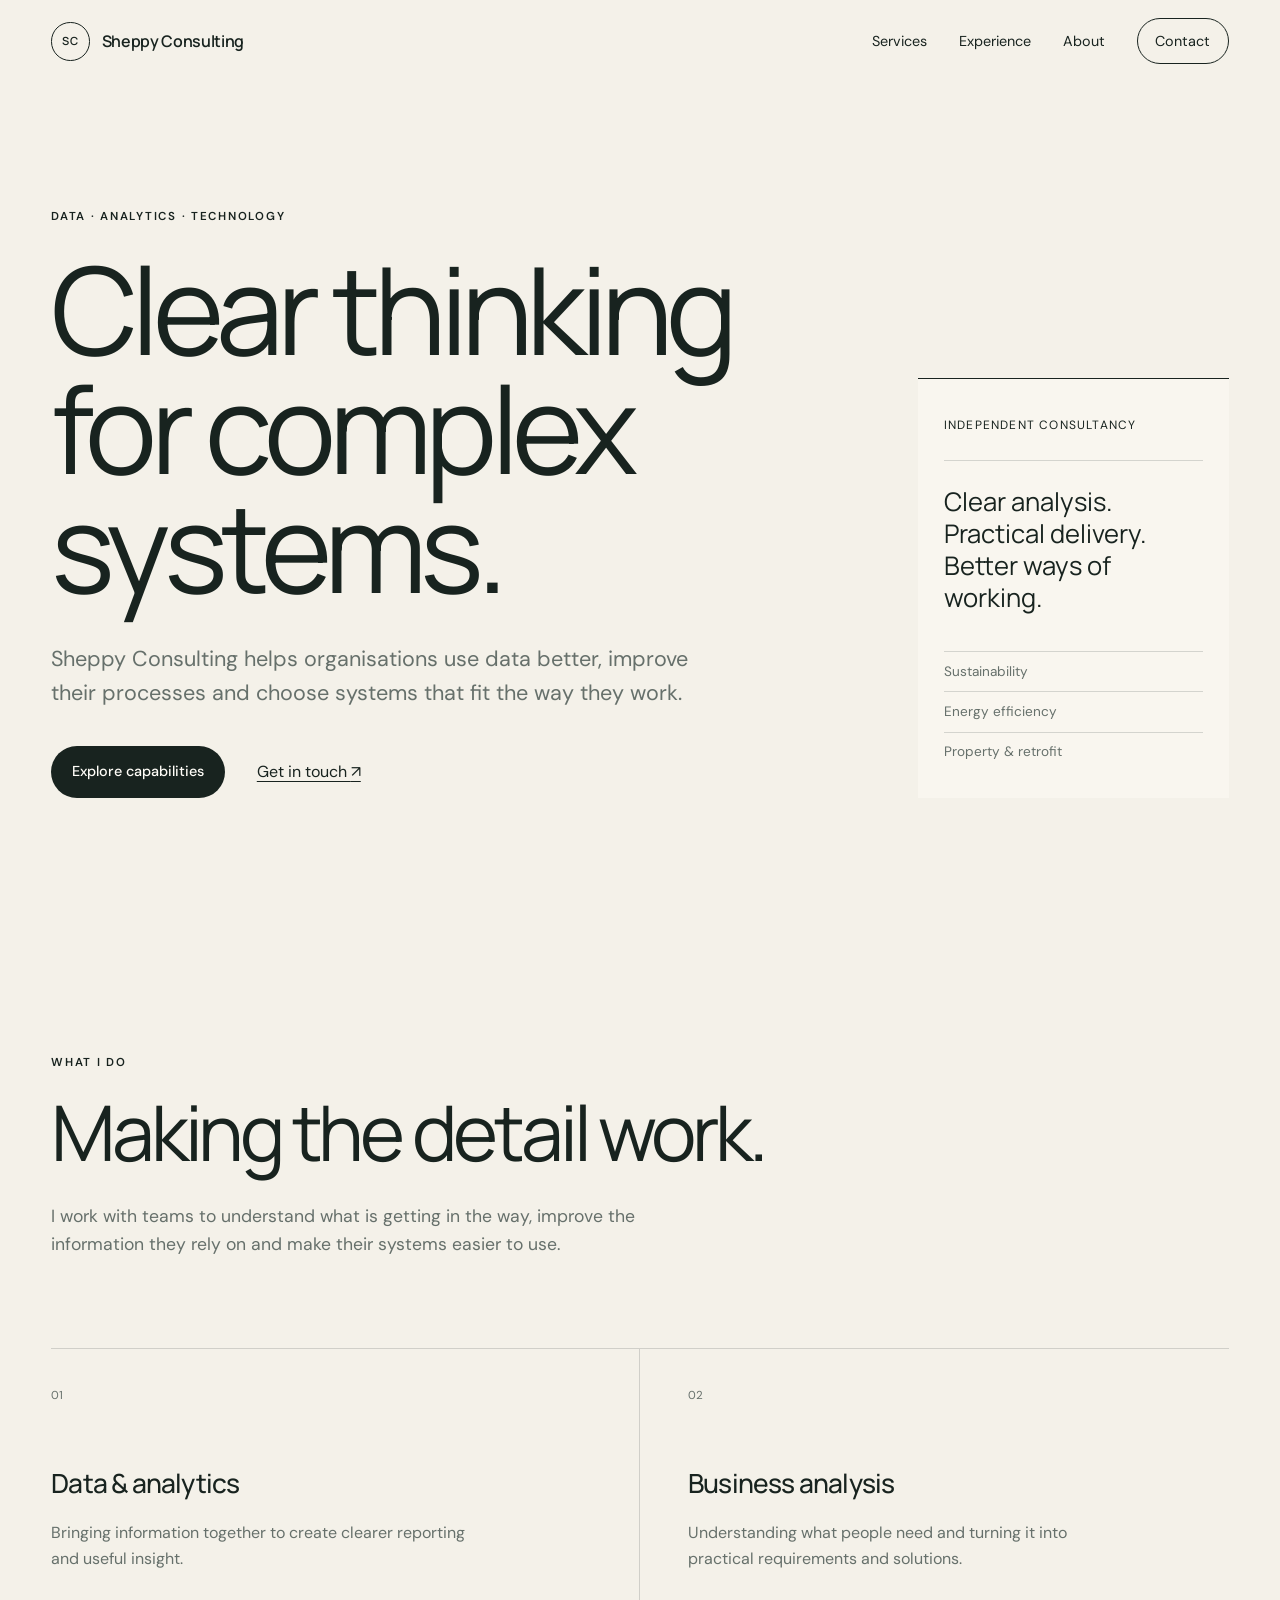
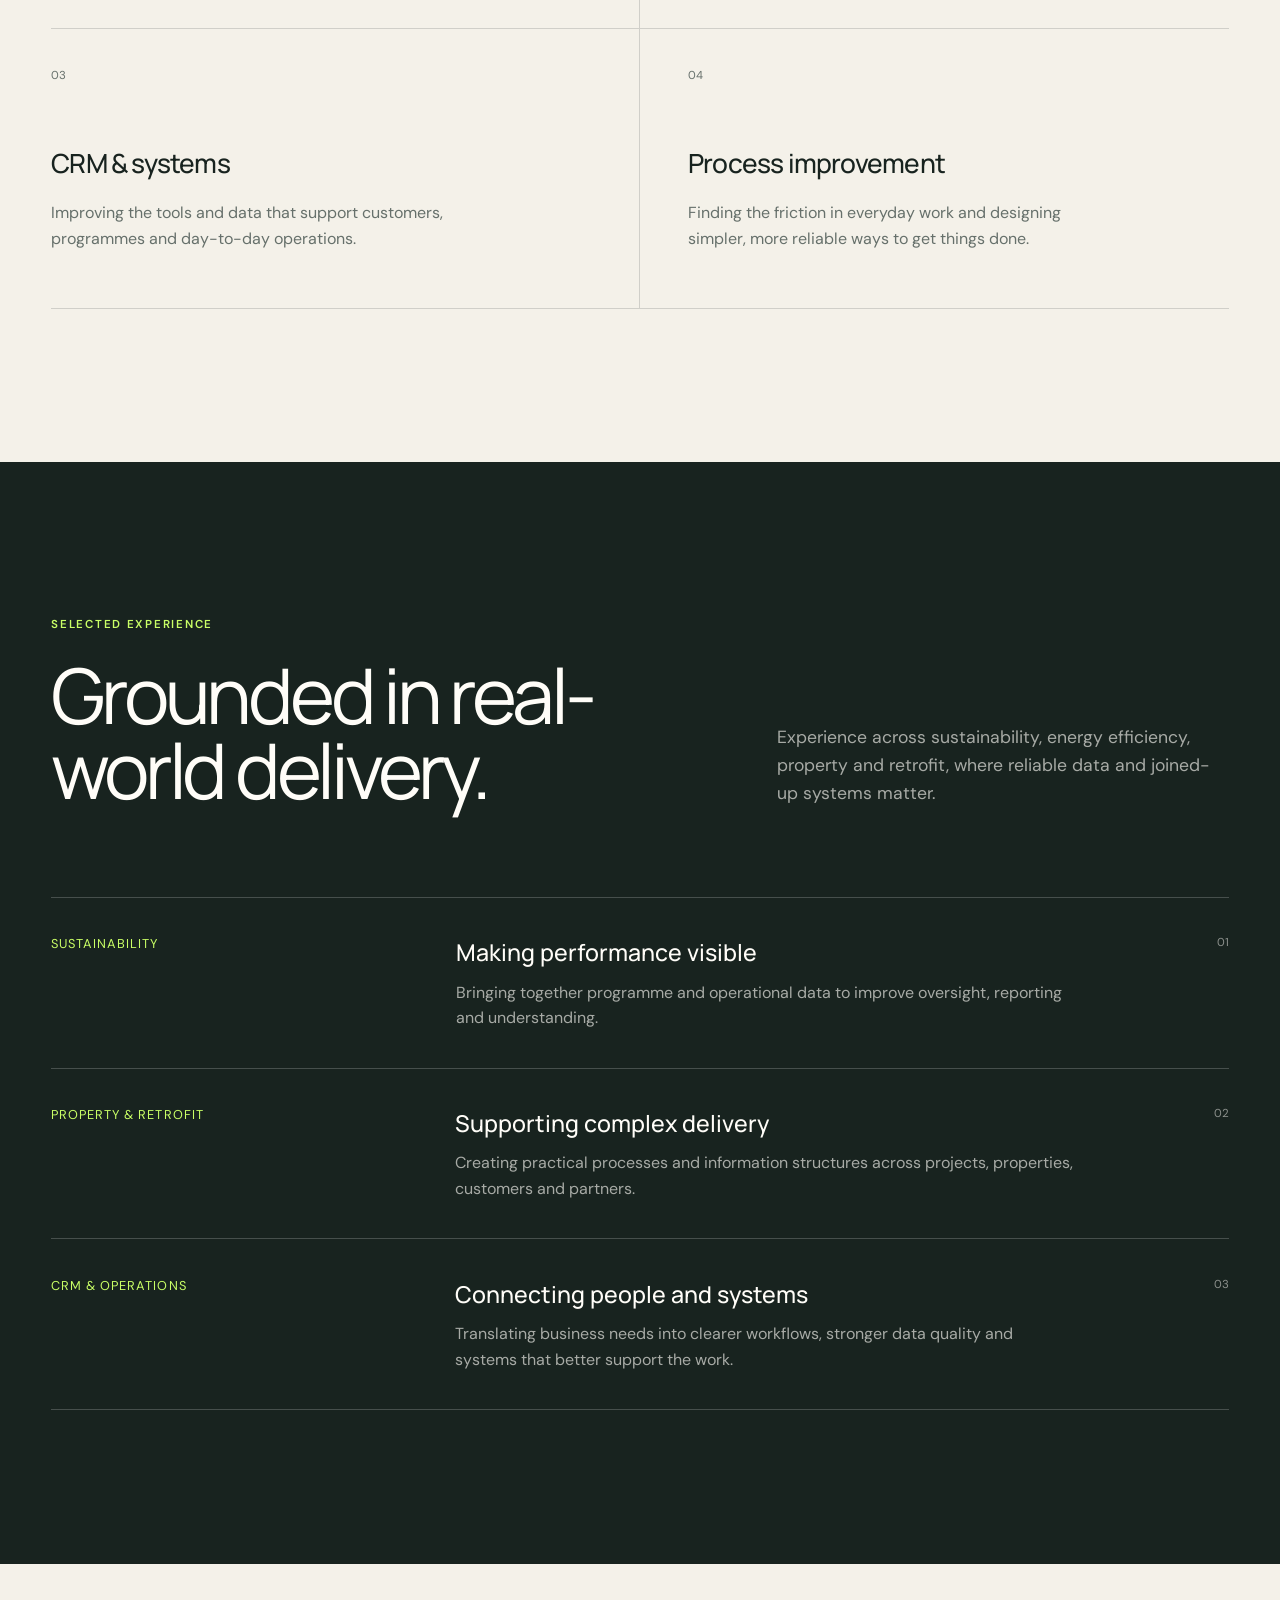
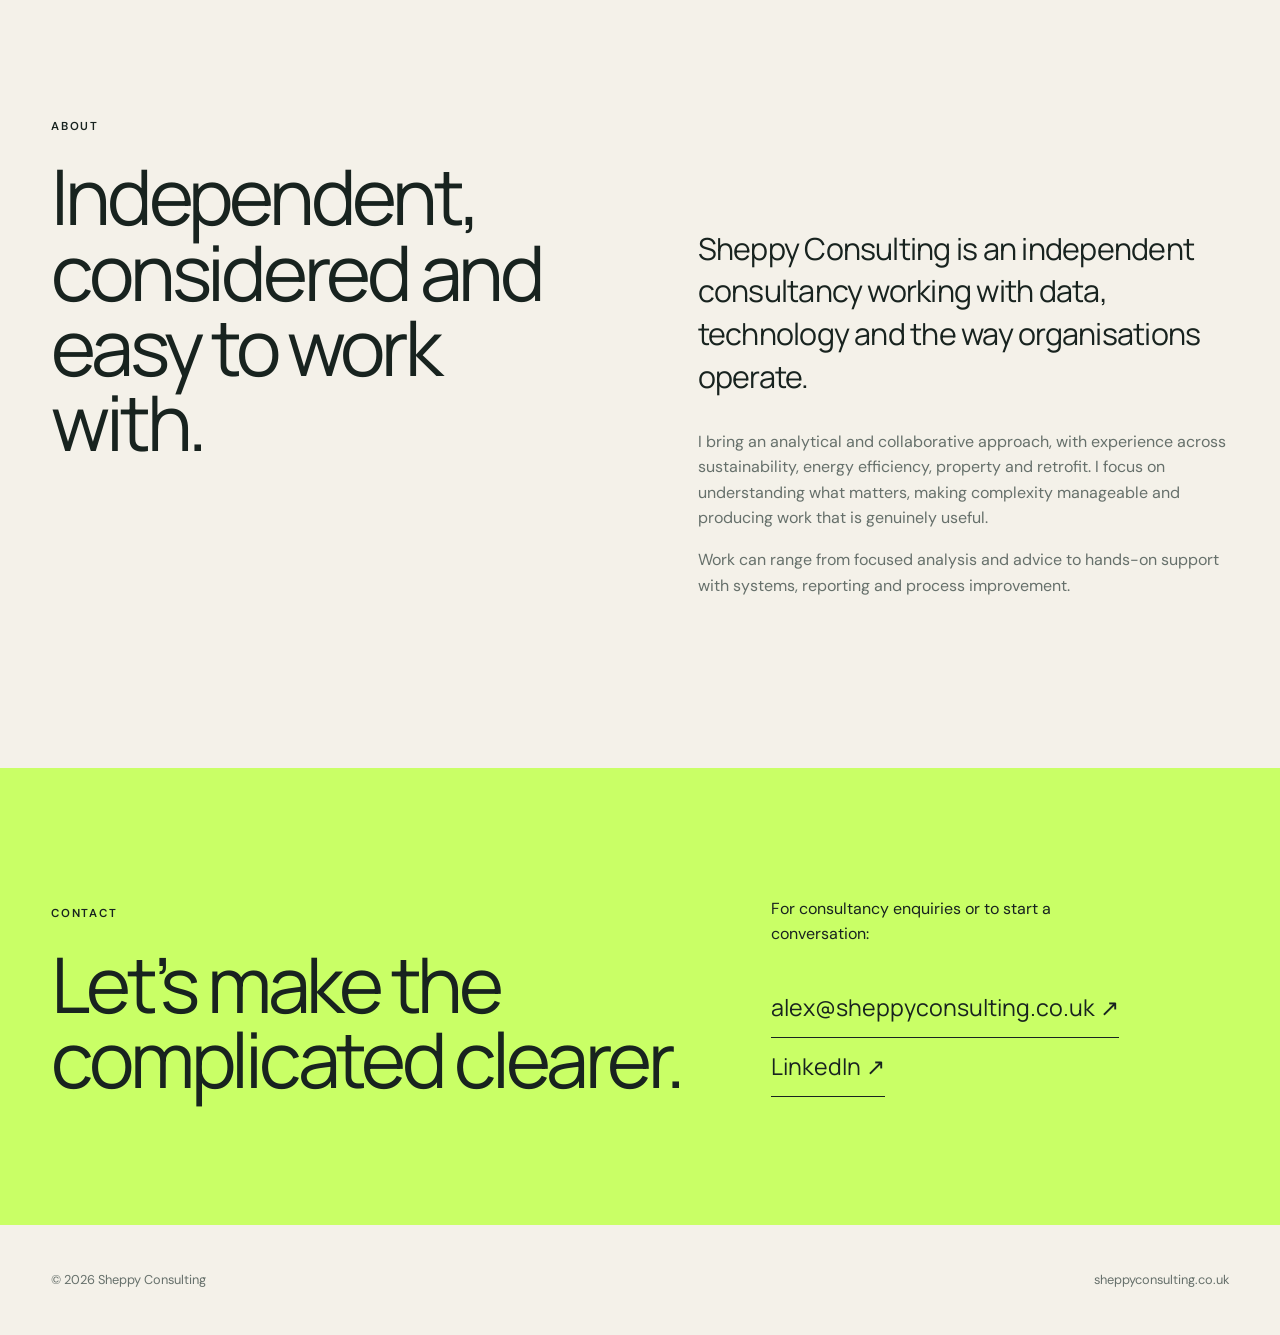
==== index.html @ 055c6dcc "Add files via upload Initial Sheppy Consulting website" ====
<!doctype html>
<html lang="en">
  <head>
    <meta charset="UTF-8" />
    <meta name="viewport" content="width=device-width, initial-scale=1" />
    <meta name="description" content="Sheppy Consulting provides practical data, analytics, business analysis and systems expertise across sustainability, property and retrofit." />
    <meta name="theme-color" content="#f4f1e9" />
    <meta property="og:title" content="Sheppy Consulting" />
    <meta property="og:description" content="Clear thinking for data, systems and better decisions." />
    <meta property="og:type" content="website" />
    <meta property="og:url" content="https://sheppyconsulting.co.uk/" />
    <link rel="canonical" href="https://sheppyconsulting.co.uk/" />
    <link rel="icon" href="assets/favicon.svg" type="image/svg+xml" />
    <link rel="stylesheet" href="styles.css" />
    <script src="script.js" defer></script>
    <title>Sheppy Consulting | Data, Analytics &amp; Technology</title>
  </head>
  <body>
    <a class="skip-link" href="#main">Skip to content</a>
    <header class="site-header" data-header>
      <a class="brand" href="#top" aria-label="Sheppy Consulting, home">
        <span class="brand-mark">SC</span>
        <span>Sheppy Consulting</span>
      </a>
      <button class="menu-button" type="button" aria-expanded="false" aria-controls="site-nav">
        <span class="sr-only">Toggle navigation</span><span></span><span></span>
      </button>
      <nav id="site-nav" class="site-nav" aria-label="Primary navigation">
        <a href="#services">Services</a><a href="#experience">Experience</a><a href="#about">About</a><a class="nav-contact" href="#contact">Contact</a>
      </nav>
    </header>

    <main id="main">
      <section id="top" class="hero section-shell">
        <div class="hero-copy reveal">
          <p class="eyebrow">Data · Analytics · Technology</p>
          <h1>Clear thinking for complex systems.</h1>
          <p class="hero-intro">Sheppy Consulting helps organisations use data better, improve their processes and choose systems that fit the way they work.</p>
          <div class="hero-actions">
            <a class="button button-primary" href="#services">Explore capabilities</a>
            <a class="text-link" href="#contact">Get in touch <span aria-hidden="true">↗</span></a>
          </div>
        </div>
        <aside class="hero-note reveal" aria-label="Areas of experience">
          <p>Independent consultancy</p>
          <div class="rule"></div>
          <p class="note-large">Clear analysis.<br />Practical delivery.<br />Better ways of working.</p>
          <ul><li>Sustainability</li><li>Energy efficiency</li><li>Property &amp; retrofit</li></ul>
        </aside>
      </section>

      <section id="services" class="section section-shell">
        <div class="section-heading reveal">
          <p class="eyebrow">What I do</p>
          <h2>Making the detail work.</h2>
          <p>I work with teams to understand what is getting in the way, improve the information they rely on and make their systems easier to use.</p>
        </div>
        <div class="service-grid">
          <article class="service-card reveal"><span>01</span><h3>Data &amp; analytics</h3><p>Bringing information together to create clearer reporting and useful insight.</p></article>
          <article class="service-card reveal"><span>02</span><h3>Business analysis</h3><p>Understanding what people need and turning it into practical requirements and solutions.</p></article>
          <article class="service-card reveal"><span>03</span><h3>CRM &amp; systems</h3><p>Improving the tools and data that support customers, programmes and day-to-day operations.</p></article>
          <article class="service-card reveal"><span>04</span><h3>Process improvement</h3><p>Finding the friction in everyday work and designing simpler, more reliable ways to get things done.</p></article>
        </div>
      </section>

      <section id="experience" class="section section-dark">
        <div class="section-shell">
          <div class="section-heading split-heading reveal">
            <div><p class="eyebrow">Selected experience</p><h2>Grounded in real-world delivery.</h2></div>
            <p>Experience across sustainability, energy efficiency, property and retrofit, where reliable data and joined-up systems matter.</p>
          </div>
          <div class="experience-list">
            <article class="experience-item reveal"><p class="experience-type">Sustainability</p><div><h3>Making performance visible</h3><p>Bringing together programme and operational data to improve oversight, reporting and understanding.</p></div><span aria-hidden="true">01</span></article>
            <article class="experience-item reveal"><p class="experience-type">Property &amp; retrofit</p><div><h3>Supporting complex delivery</h3><p>Creating practical processes and information structures across projects, properties, customers and partners.</p></div><span aria-hidden="true">02</span></article>
            <article class="experience-item reveal"><p class="experience-type">CRM &amp; operations</p><div><h3>Connecting people and systems</h3><p>Translating business needs into clearer workflows, stronger data quality and systems that better support the work.</p></div><span aria-hidden="true">03</span></article>
          </div>
        </div>
      </section>

      <section id="about" class="section section-shell about-grid">
        <div class="section-heading reveal"><p class="eyebrow">About</p><h2>Independent, considered and easy to work with.</h2></div>
        <div class="about-copy reveal">
          <p class="lead">Sheppy Consulting is an independent consultancy working with data, technology and the way organisations operate.</p>
          <p>I bring an analytical and collaborative approach, with experience across sustainability, energy efficiency, property and retrofit. I focus on understanding what matters, making complexity manageable and producing work that is genuinely useful.</p>
          <p>Work can range from focused analysis and advice to hands-on support with systems, reporting and process improvement.</p>
        </div>
      </section>

      <section id="contact" class="contact-section">
        <div class="section-shell contact-grid reveal">
          <div><p class="eyebrow">Contact</p><h2>Let’s make the complicated clearer.</h2></div>
          <div class="contact-details">
            <p>For consultancy enquiries or to start a conversation:</p>
            <a href="mailto:alex@sheppyconsulting.co.uk">alex@sheppyconsulting.co.uk <span aria-hidden="true">↗</span></a>
            <a href="https://www.linkedin.com/in/alex-sheppy-10853816b/" target="_blank" rel="noopener noreferrer">LinkedIn <span aria-hidden="true">↗</span></a>
          </div>
        </div>
      </section>
    </main>

    <footer class="site-footer section-shell">
      <p>© <span data-year></span> Sheppy Consulting</p>
      <p>sheppyconsulting.co.uk</p>
    </footer>
  </body>
</html>
---- styles.css ----
@import url('https://fonts.googleapis.com/css2?family=DM+Sans:wght@400;500;600&family=Manrope:wght@400;500;600&display=swap');

:root{--ink:#18231f;--muted:#66706b;--paper:#f4f1e9;--white:#fffdf8;--accent:#c9ff66;--line:rgba(24,35,31,.16);--max:1180px;--pad:clamp(1.25rem,4vw,4rem)}
*{box-sizing:border-box}html{scroll-behavior:smooth}body{margin:0;background:var(--paper);color:var(--ink);font-family:'DM Sans',Arial,sans-serif;font-size:16px;line-height:1.6;-webkit-font-smoothing:antialiased}a{color:inherit}button{font:inherit}.section-shell{width:min(100%,calc(var(--max) + var(--pad)*2));margin:auto;padding-left:var(--pad);padding-right:var(--pad)}.skip-link{position:fixed;top:.5rem;left:.5rem;z-index:100;background:var(--accent);padding:.6rem 1rem;transform:translateY(-150%)}.skip-link:focus{transform:none}.sr-only{position:absolute;width:1px;height:1px;overflow:hidden;clip:rect(0,0,0,0)}
.site-header{position:fixed;top:0;left:0;right:0;z-index:20;display:flex;align-items:center;justify-content:space-between;padding:1.15rem var(--pad);transition:background .25s,box-shadow .25s}.site-header.scrolled{background:rgba(244,241,233,.92);box-shadow:0 1px 0 var(--line);backdrop-filter:blur(12px)}.brand{display:flex;align-items:center;gap:.75rem;font-family:'Manrope',sans-serif;font-weight:600;text-decoration:none;letter-spacing:-.02em}.brand-mark{display:grid;place-items:center;width:2.4rem;height:2.4rem;border:1px solid currentColor;border-radius:50%;font-size:.7rem;letter-spacing:.06em}.site-nav{display:flex;align-items:center;gap:2rem}.site-nav a{text-decoration:none;font-size:.9rem}.site-nav a:not(.nav-contact):hover{opacity:.55}.nav-contact{padding:.65rem 1.1rem;border:1px solid;border-radius:999px}.nav-contact:hover{background:var(--ink);color:var(--paper)}.menu-button{display:none;background:none;border:0;padding:.5rem}.menu-button span:not(.sr-only){display:block;width:24px;height:1px;background:currentColor;margin:6px}
.hero{min-height:100svh;display:grid;grid-template-columns:minmax(0,1.6fr) minmax(260px,.65fr);gap:clamp(3rem,8vw,8rem);align-items:end;padding-top:9rem;padding-bottom:clamp(4rem,8vw,7rem)}.eyebrow{text-transform:uppercase;letter-spacing:.15em;font-size:.72rem;font-weight:600;margin:0 0 1.4rem}.hero h1,.section-heading h2,.contact-section h2{font-family:'Manrope',sans-serif;font-weight:400;letter-spacing:-.055em;line-height:.98;margin:0}.hero h1{font-size:clamp(4rem,9.5vw,8.6rem);max-width:900px}.hero-intro{font-size:clamp(1.08rem,2vw,1.35rem);max-width:660px;margin:2.2rem 0;color:var(--muted)}.hero-actions{display:flex;align-items:center;gap:2rem}.button{display:inline-block;padding:.9rem 1.3rem;border-radius:999px;text-decoration:none;font-weight:500;font-size:.9rem}.button-primary{background:var(--ink);color:var(--white)}.button-primary:hover{background:#2d3934}.text-link{text-underline-offset:.25rem}.hero-note{padding:1.6rem;border-top:1px solid var(--ink);background:rgba(255,253,248,.4)}.hero-note>p:first-child{font-size:.75rem;text-transform:uppercase;letter-spacing:.1em}.rule{height:1px;background:var(--line);margin:1.5rem 0}.hero-note .note-large{font-family:'Manrope';font-size:clamp(1.3rem,2vw,1.75rem);line-height:1.25}.hero-note ul{list-style:none;padding:0;margin:2.3rem 0 0;color:var(--muted);font-size:.85rem}.hero-note li{padding:.55rem 0;border-top:1px solid var(--line)}
.section{padding-top:clamp(6rem,12vw,10rem);padding-bottom:clamp(6rem,12vw,10rem)}.section-heading{max-width:790px;margin-bottom:clamp(3rem,7vw,6rem)}.section-heading h2,.contact-section h2{font-size:clamp(2.7rem,6vw,5.4rem)}.section-heading>p:last-child{font-size:1.1rem;color:var(--muted);max-width:590px;margin:2rem 0 0}.service-grid{display:grid;grid-template-columns:repeat(2,1fr);border-top:1px solid var(--line)}.service-card{position:relative;min-height:280px;padding:2rem 3rem 2rem 0;border-bottom:1px solid var(--line)}.service-card:nth-child(odd){border-right:1px solid var(--line)}.service-card:nth-child(even){padding-left:3rem}.service-card span{font-size:.72rem;color:var(--muted)}.service-card h3{font-family:'Manrope';font-size:1.65rem;font-weight:500;letter-spacing:-.03em;margin:3.5rem 0 1rem}.service-card p{color:var(--muted);max-width:430px;margin:0}
.section-dark{background:var(--ink);color:var(--white)}.section-dark .eyebrow{color:var(--accent)}.split-heading{max-width:none;display:grid;grid-template-columns:1.5fr 1fr;gap:3rem;align-items:end}.split-heading>p:last-child{color:rgba(255,253,248,.62);margin:0}.experience-list{border-top:1px solid rgba(255,255,255,.2)}.experience-item{display:grid;grid-template-columns:1fr 2fr auto;gap:3rem;padding:2.3rem 0;border-bottom:1px solid rgba(255,255,255,.2);align-items:start}.experience-item h3{font-family:'Manrope';font-size:1.45rem;margin:0 0 .5rem;font-weight:500}.experience-item p{margin:0}.experience-type{color:var(--accent);font-size:.8rem;text-transform:uppercase;letter-spacing:.08em}.experience-item div p{color:rgba(255,253,248,.62);max-width:620px}.experience-item>span{font-size:.72rem;opacity:.5}
.about-grid{display:grid;grid-template-columns:1fr 1fr;gap:clamp(3rem,9vw,9rem)}.about-copy{padding-top:5rem}.about-copy p{color:var(--muted);max-width:600px}.about-copy .lead{font-family:'Manrope';font-size:clamp(1.35rem,2.5vw,1.9rem);line-height:1.4;color:var(--ink);letter-spacing:-.025em}.contact-section{background:var(--accent);padding:clamp(5rem,10vw,8rem) 0}.contact-grid{display:grid;grid-template-columns:1.4fr 1fr;gap:5rem;align-items:end}.contact-details{display:flex;flex-direction:column;align-items:flex-start}.contact-details p{max-width:380px;margin:0 0 2rem}.contact-details a{font-family:'Manrope';font-size:clamp(1.1rem,2vw,1.45rem);text-decoration:none;border-bottom:1px solid;padding:.65rem 0}.contact-details a:hover{opacity:.6}.site-footer{display:flex;justify-content:space-between;padding-top:2rem;padding-bottom:2rem;font-size:.8rem;color:var(--muted)}
.reveal{opacity:0;transform:translateY(18px);transition:opacity .7s ease,transform .7s ease}.reveal.is-visible{opacity:1;transform:none}@media(prefers-reduced-motion:reduce){html{scroll-behavior:auto}.reveal{opacity:1;transform:none;transition:none}}
@media(max-width:760px){.site-header{padding-top:.85rem;padding-bottom:.85rem}.menu-button{display:block;z-index:2}.site-nav{position:absolute;top:0;left:0;right:0;display:none;flex-direction:column;align-items:flex-start;background:var(--paper);padding:6rem var(--pad) 2rem;border-bottom:1px solid var(--line)}.site-nav.open{display:flex}.site-nav a{font-size:1.2rem}.hero{grid-template-columns:1fr;align-items:end;padding-top:9rem}.hero h1{font-size:clamp(3.7rem,18vw,6rem)}.hero-note{display:none}.hero-actions{align-items:flex-start;flex-direction:column;gap:1rem}.service-grid,.split-heading,.about-grid,.contact-grid{grid-template-columns:1fr}.service-card:nth-child(odd){border-right:0}.service-card:nth-child(even){padding-left:0}.service-card{min-height:230px}.experience-item{grid-template-columns:1fr auto;gap:1rem}.experience-item div{grid-column:1/-1}.about-copy{padding-top:0}.contact-grid{gap:3rem}.site-footer{flex-direction:column;gap:.25rem}}
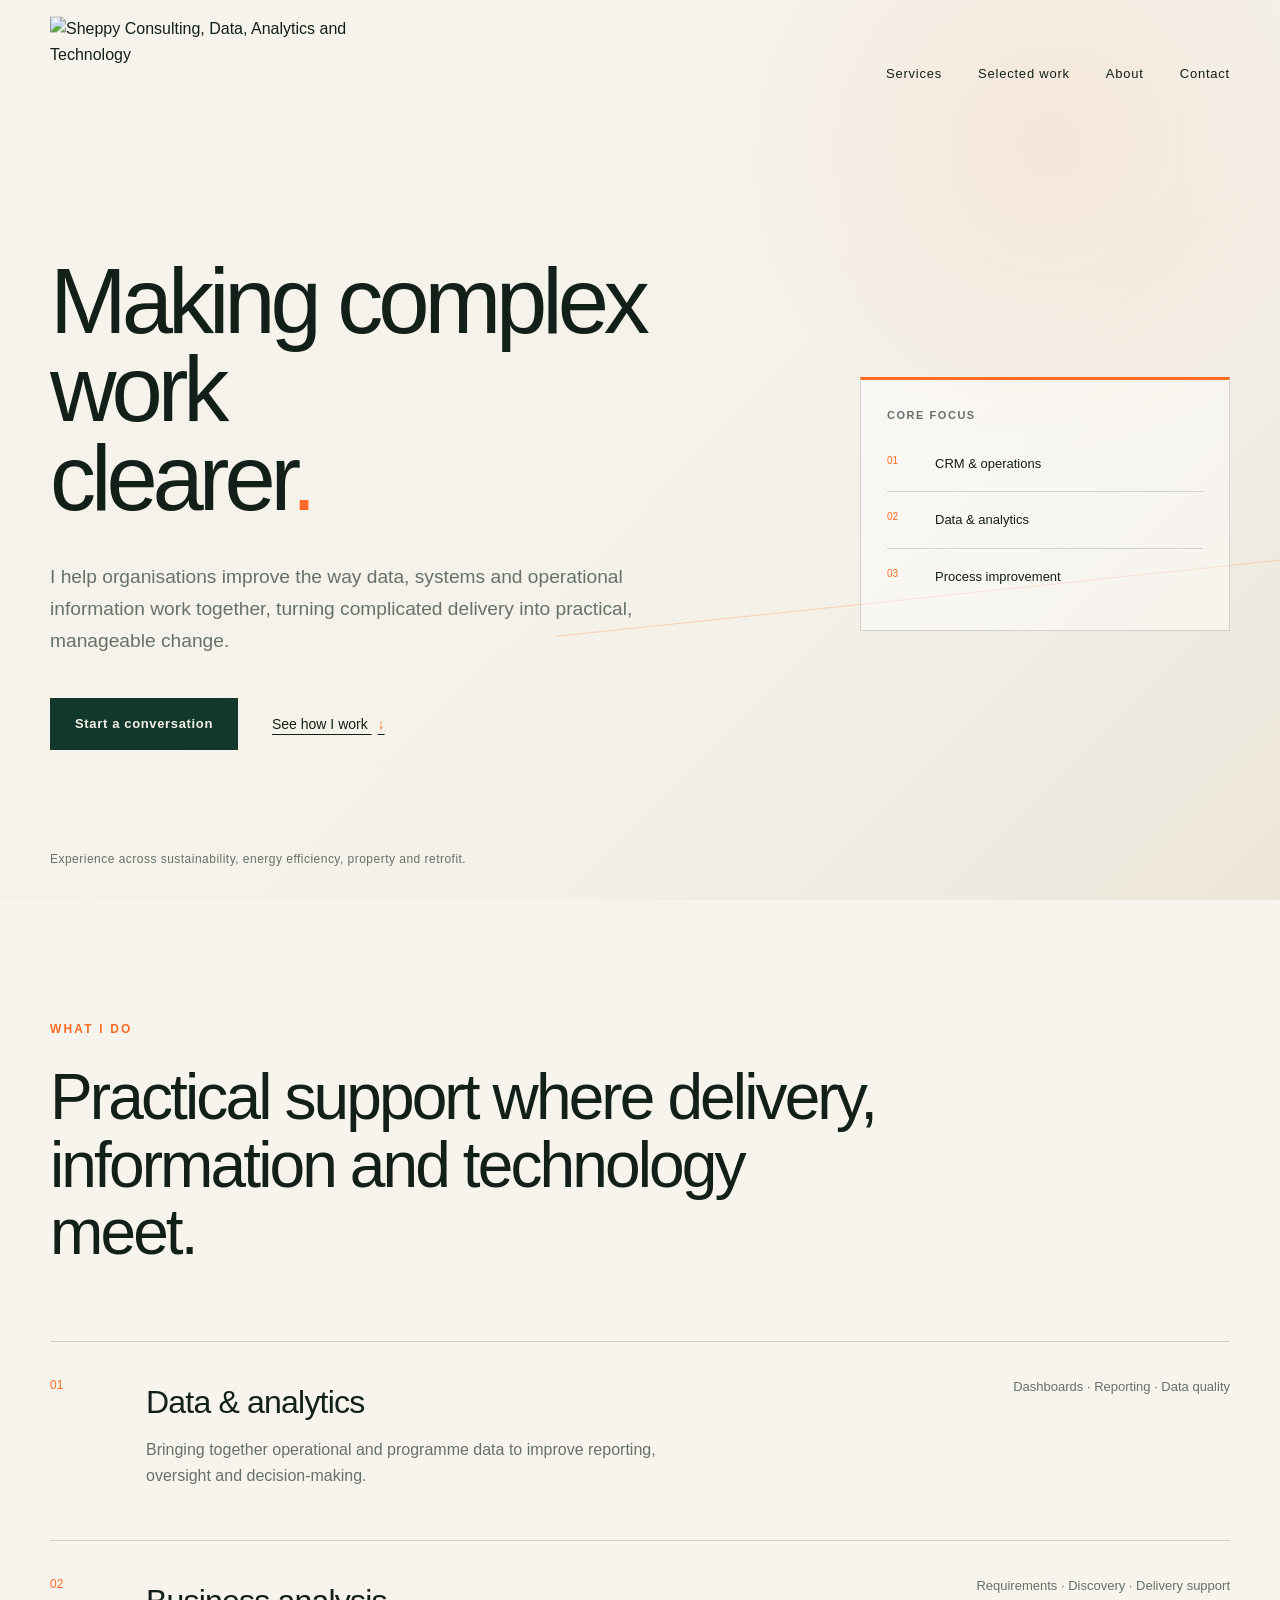
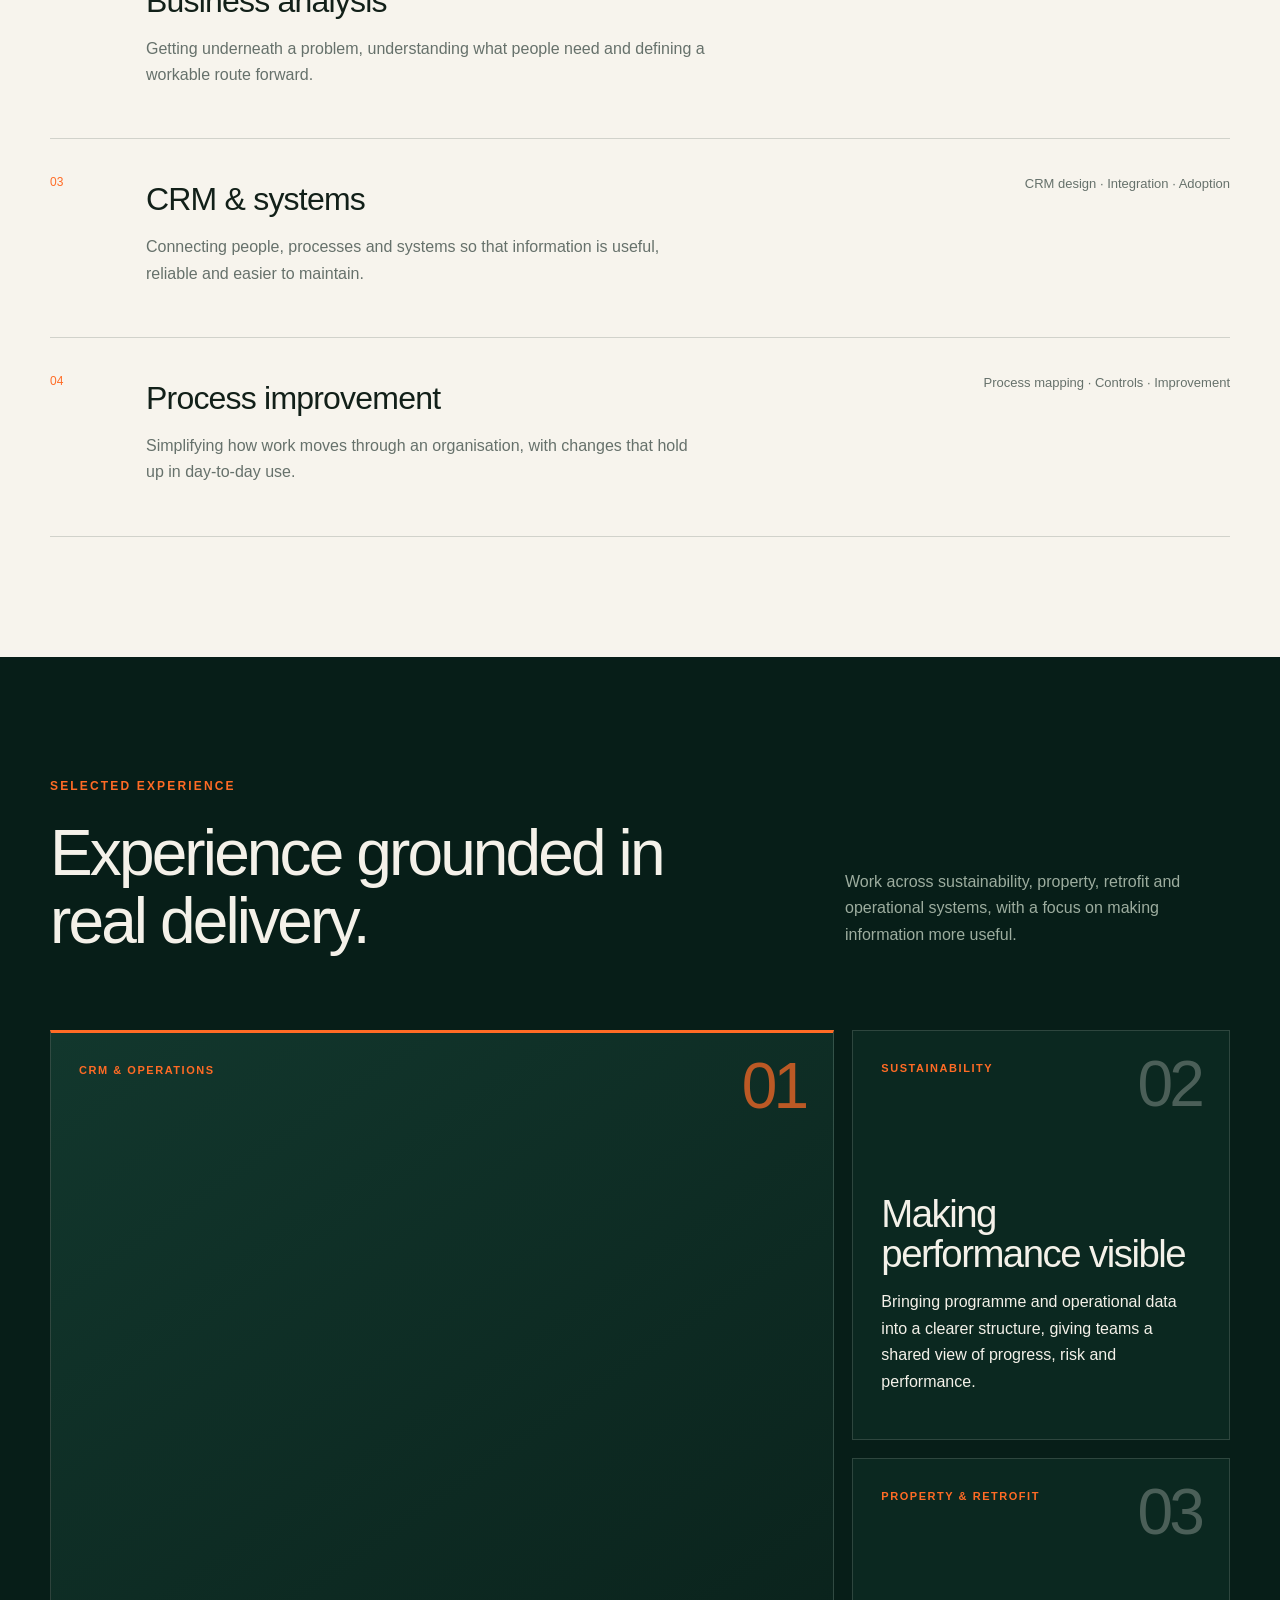
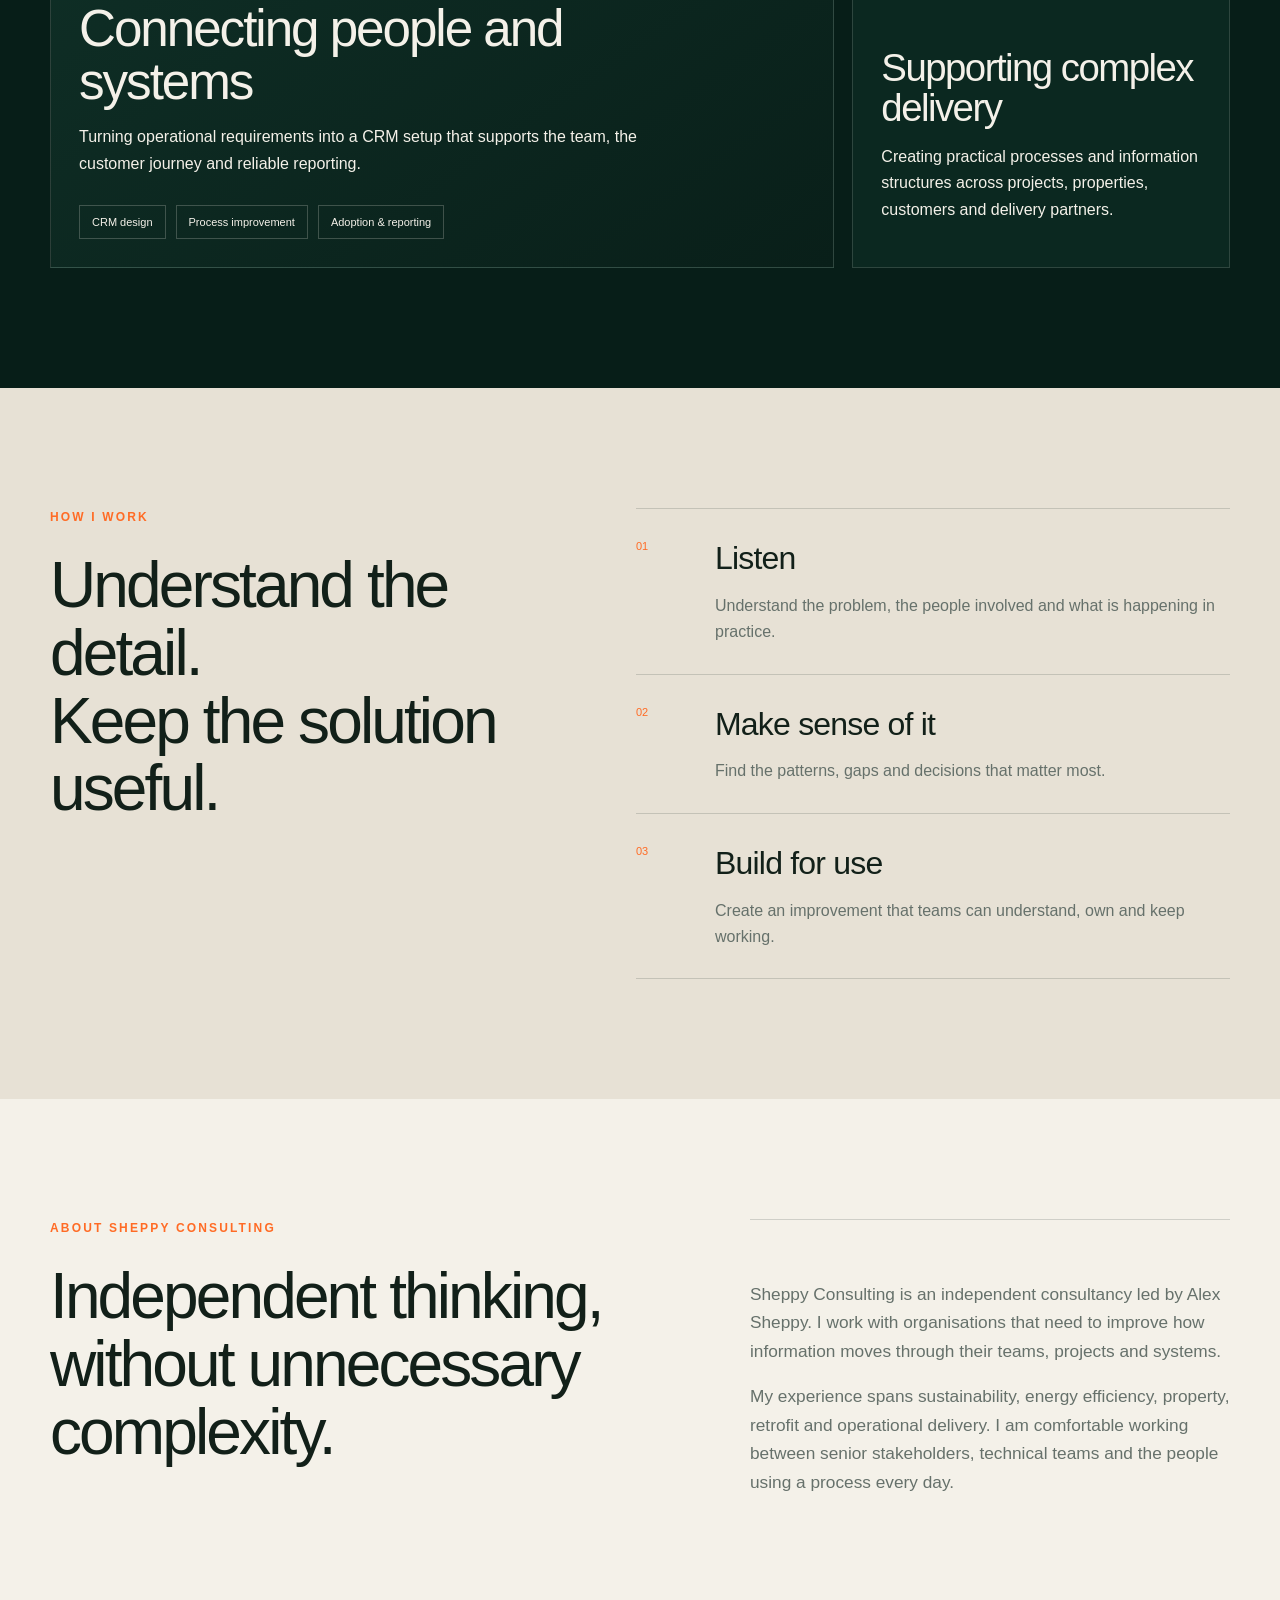
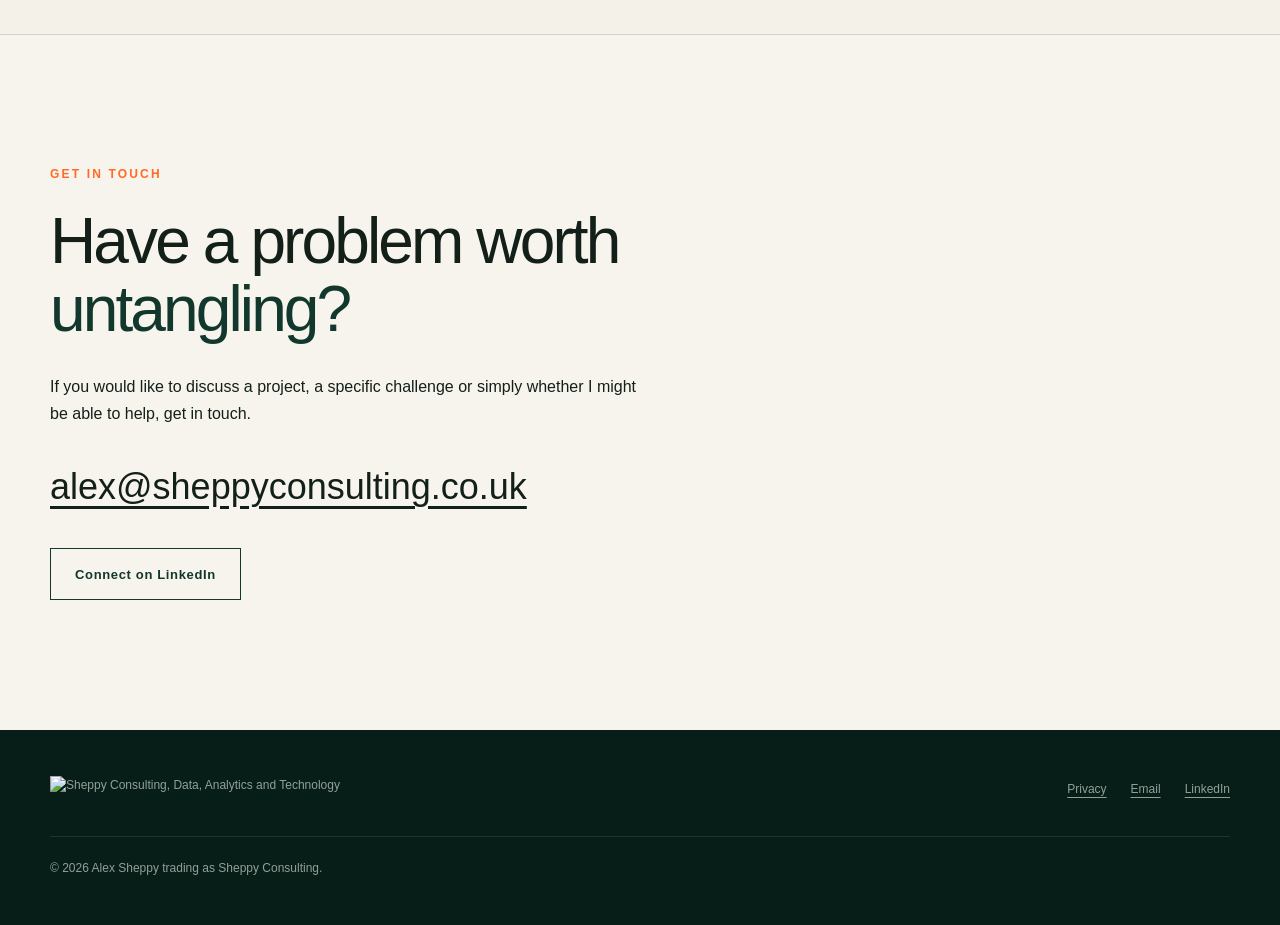
==== commit 2b63cbfd: "Add files via upload" ====
--- a/index.html
+++ b/index.html
@@ -1,106 +1,209 @@
 <!doctype html>
-<html lang="en">
+<html lang="en-GB">
   <head>
-    <meta charset="UTF-8" />
-    <meta name="viewport" content="width=device-width, initial-scale=1" />
-    <meta name="description" content="Sheppy Consulting provides practical data, analytics, business analysis and systems expertise across sustainability, property and retrofit." />
-    <meta name="theme-color" content="#f4f1e9" />
-    <meta property="og:title" content="Sheppy Consulting" />
-    <meta property="og:description" content="Clear thinking for data, systems and better decisions." />
-    <meta property="og:type" content="website" />
-    <meta property="og:url" content="https://sheppyconsulting.co.uk/" />
-    <link rel="canonical" href="https://sheppyconsulting.co.uk/" />
-    <link rel="icon" href="assets/favicon.svg" type="image/svg+xml" />
-    <link rel="stylesheet" href="styles.css" />
+    <meta charset="utf-8">
+    <meta name="viewport" content="width=device-width, initial-scale=1">
+    <meta name="description" content="Sheppy Consulting helps organisations make better use of data, systems and operational information.">
+    <meta name="theme-color" content="#f4f1e9">
+    <meta property="og:title" content="Sheppy Consulting">
+    <meta property="og:description" content="Practical data, systems and operational improvement.">
+    <meta property="og:type" content="website">
+    <meta property="og:url" content="https://sheppyconsulting.co.uk/">
+    <title>Sheppy Consulting | Data, systems and operational improvement</title>
+    <link rel="icon" href="assets/favicon.svg" type="image/svg+xml">
+    <link rel="stylesheet" href="styles.css">
     <script src="script.js" defer></script>
-    <title>Sheppy Consulting | Data, Analytics &amp; Technology</title>
   </head>
   <body>
     <a class="skip-link" href="#main">Skip to content</a>
+
     <header class="site-header" data-header>
-      <a class="brand" href="#top" aria-label="Sheppy Consulting, home">
-        <span class="brand-mark">SC</span>
-        <span>Sheppy Consulting</span>
+      <a class="brand" href="#top" aria-label="Sheppy Consulting home">
+        <img class="brand-wordmark brand-wordmark-full" src="assets/sheppy-consulting-wordmark-header-transparent.png" alt="Sheppy Consulting, Data, Analytics and Technology" width="300" height="96">
+        <img class="brand-wordmark brand-wordmark-compact" src="assets/sheppy-consulting-wordmark-header-compact.png" alt="" width="170" height="41" aria-hidden="true">
       </a>
-      <button class="menu-button" type="button" aria-expanded="false" aria-controls="site-nav">
-        <span class="sr-only">Toggle navigation</span><span></span><span></span>
+
+      <button class="menu-button" type="button" aria-expanded="false" aria-controls="site-nav" data-menu-button>
+        <span class="sr-only">Open navigation</span>
+        <span></span><span></span>
       </button>
-      <nav id="site-nav" class="site-nav" aria-label="Primary navigation">
-        <a href="#services">Services</a><a href="#experience">Experience</a><a href="#about">About</a><a class="nav-contact" href="#contact">Contact</a>
+
+      <nav id="site-nav" class="site-nav" aria-label="Primary navigation" data-nav>
+        <a href="#services">Services</a>
+        <a href="#work">Selected work</a>
+        <a href="#about">About</a>
+        <a href="#contact">Contact</a>
       </nav>
     </header>
 
     <main id="main">
-      <section id="top" class="hero section-shell">
+      <section class="hero" id="top">
         <div class="hero-copy reveal">
-          <p class="eyebrow">Data · Analytics · Technology</p>
-          <h1>Clear thinking for complex systems.</h1>
-          <p class="hero-intro">Sheppy Consulting helps organisations use data better, improve their processes and choose systems that fit the way they work.</p>
+          <h1>Making complex work<br>clearer<span class="hero-dot">.</span></h1>
+          <p class="hero-intro">I help organisations improve the way data, systems and operational information work together, turning complicated delivery into practical, manageable change.</p>
           <div class="hero-actions">
-            <a class="button button-primary" href="#services">Explore capabilities</a>
-            <a class="text-link" href="#contact">Get in touch <span aria-hidden="true">↗</span></a>
+            <a class="button button-primary" href="#contact">Start a conversation</a>
+            <a class="text-link" href="#work">See how I work <span aria-hidden="true">↓</span></a>
           </div>
         </div>
-        <aside class="hero-note reveal" aria-label="Areas of experience">
-          <p>Independent consultancy</p>
-          <div class="rule"></div>
-          <p class="note-large">Clear analysis.<br />Practical delivery.<br />Better ways of working.</p>
-          <ul><li>Sustainability</li><li>Energy efficiency</li><li>Property &amp; retrofit</li></ul>
-        </aside>
-      </section>
-
-      <section id="services" class="section section-shell">
+
+        <div class="hero-panel reveal" aria-label="Consultancy focus areas">
+          <p class="focus-heading">Core focus</p>
+          <div class="focus-list">
+            <div><span>01</span><p>CRM &amp; operations</p></div>
+            <div><span>02</span><p>Data &amp; analytics</p></div>
+            <div><span>03</span><p>Process improvement</p></div>
+          </div>
+        </div>
+
+        <p class="hero-note">Experience across sustainability, energy efficiency, property and retrofit.</p>
+      </section>
+
+      <section class="section services" id="services">
         <div class="section-heading reveal">
           <p class="eyebrow">What I do</p>
-          <h2>Making the detail work.</h2>
-          <p>I work with teams to understand what is getting in the way, improve the information they rely on and make their systems easier to use.</p>
-        </div>
-        <div class="service-grid">
-          <article class="service-card reveal"><span>01</span><h3>Data &amp; analytics</h3><p>Bringing information together to create clearer reporting and useful insight.</p></article>
-          <article class="service-card reveal"><span>02</span><h3>Business analysis</h3><p>Understanding what people need and turning it into practical requirements and solutions.</p></article>
-          <article class="service-card reveal"><span>03</span><h3>CRM &amp; systems</h3><p>Improving the tools and data that support customers, programmes and day-to-day operations.</p></article>
-          <article class="service-card reveal"><span>04</span><h3>Process improvement</h3><p>Finding the friction in everyday work and designing simpler, more reliable ways to get things done.</p></article>
-        </div>
-      </section>
-
-      <section id="experience" class="section section-dark">
-        <div class="section-shell">
-          <div class="section-heading split-heading reveal">
-            <div><p class="eyebrow">Selected experience</p><h2>Grounded in real-world delivery.</h2></div>
-            <p>Experience across sustainability, energy efficiency, property and retrofit, where reliable data and joined-up systems matter.</p>
+          <h2>Practical support where delivery, information and technology meet.</h2>
+        </div>
+
+        <div class="service-list">
+          <article class="service reveal">
+            <p class="service-number">01</p>
+            <div>
+              <h3>Data &amp; analytics</h3>
+              <p>Bringing together operational and programme data to improve reporting, oversight and decision-making.</p>
+            </div>
+            <p class="service-tags">Dashboards · Reporting · Data quality</p>
+          </article>
+          <article class="service reveal">
+            <p class="service-number">02</p>
+            <div>
+              <h3>Business analysis</h3>
+              <p>Getting underneath a problem, understanding what people need and defining a workable route forward.</p>
+            </div>
+            <p class="service-tags">Requirements · Discovery · Delivery support</p>
+          </article>
+          <article class="service reveal">
+            <p class="service-number">03</p>
+            <div>
+              <h3>CRM &amp; systems</h3>
+              <p>Connecting people, processes and systems so that information is useful, reliable and easier to maintain.</p>
+            </div>
+            <p class="service-tags">CRM design · Integration · Adoption</p>
+          </article>
+          <article class="service reveal">
+            <p class="service-number">04</p>
+            <div>
+              <h3>Process improvement</h3>
+              <p>Simplifying how work moves through an organisation, with changes that hold up in day-to-day use.</p>
+            </div>
+            <p class="service-tags">Process mapping · Controls · Improvement</p>
+          </article>
+        </div>
+      </section>
+
+      <section class="section work" id="work">
+        <div class="section-heading section-heading-split reveal">
+          <div>
+          <p class="eyebrow">Selected experience</p>
+            <h2>Experience grounded in real delivery.</h2>
           </div>
-          <div class="experience-list">
-            <article class="experience-item reveal"><p class="experience-type">Sustainability</p><div><h3>Making performance visible</h3><p>Bringing together programme and operational data to improve oversight, reporting and understanding.</p></div><span aria-hidden="true">01</span></article>
-            <article class="experience-item reveal"><p class="experience-type">Property &amp; retrofit</p><div><h3>Supporting complex delivery</h3><p>Creating practical processes and information structures across projects, properties, customers and partners.</p></div><span aria-hidden="true">02</span></article>
-            <article class="experience-item reveal"><p class="experience-type">CRM &amp; operations</p><div><h3>Connecting people and systems</h3><p>Translating business needs into clearer workflows, stronger data quality and systems that better support the work.</p></div><span aria-hidden="true">03</span></article>
-          </div>
-        </div>
-      </section>
-
-      <section id="about" class="section section-shell about-grid">
-        <div class="section-heading reveal"><p class="eyebrow">About</p><h2>Independent, considered and easy to work with.</h2></div>
+          <p>Work across sustainability, property, retrofit and operational systems, with a focus on making information more useful.</p>
+        </div>
+
+        <div class="work-grid">
+          <article class="work-card work-card-large work-card-primary reveal">
+            <div class="work-card-top">
+              <p class="work-sector">CRM &amp; operations</p>
+              <span class="work-index" aria-hidden="true">01</span>
+            </div>
+            <div class="work-card-copy">
+              <h3>Connecting people and systems</h3>
+              <p>Turning operational requirements into a CRM setup that supports the team, the customer journey and reliable reporting.</p>
+              <ul>
+                <li>CRM design</li>
+                <li>Process improvement</li>
+                <li>Adoption &amp; reporting</li>
+              </ul>
+            </div>
+          </article>
+
+          <article class="work-card reveal">
+            <div class="work-card-top">
+              <p class="work-sector">Sustainability</p>
+              <span class="work-index" aria-hidden="true">02</span>
+            </div>
+            <div class="work-card-copy">
+              <h3>Making performance visible</h3>
+              <p>Bringing programme and operational data into a clearer structure, giving teams a shared view of progress, risk and performance.</p>
+            </div>
+          </article>
+
+          <article class="work-card reveal">
+            <div class="work-card-top">
+              <p class="work-sector">Property &amp; retrofit</p>
+              <span class="work-index" aria-hidden="true">03</span>
+            </div>
+            <div class="work-card-copy">
+              <h3>Supporting complex delivery</h3>
+              <p>Creating practical processes and information structures across projects, properties, customers and delivery partners.</p>
+            </div>
+          </article>
+        </div>
+      </section>
+
+      <section class="section approach">
+        <div class="approach-intro reveal">
+          <p class="eyebrow">How I work</p>
+          <h2>Understand the detail.<br>Keep the solution useful.</h2>
+        </div>
+        <ol class="approach-steps">
+          <li class="reveal">
+            <span>01</span>
+            <div><h3>Listen</h3><p>Understand the problem, the people involved and what is happening in practice.</p></div>
+          </li>
+          <li class="reveal">
+            <span>02</span>
+            <div><h3>Make sense of it</h3><p>Find the patterns, gaps and decisions that matter most.</p></div>
+          </li>
+          <li class="reveal">
+            <span>03</span>
+            <div><h3>Build for use</h3><p>Create an improvement that teams can understand, own and keep working.</p></div>
+          </li>
+        </ol>
+      </section>
+
+      <section class="section about" id="about">
+        <div class="section-heading reveal">
+          <p class="eyebrow">About Sheppy Consulting</p>
+          <h2>Independent thinking, without unnecessary complexity.</h2>
+        </div>
         <div class="about-copy reveal">
-          <p class="lead">Sheppy Consulting is an independent consultancy working with data, technology and the way organisations operate.</p>
-          <p>I bring an analytical and collaborative approach, with experience across sustainability, energy efficiency, property and retrofit. I focus on understanding what matters, making complexity manageable and producing work that is genuinely useful.</p>
-          <p>Work can range from focused analysis and advice to hands-on support with systems, reporting and process improvement.</p>
-        </div>
-      </section>
-
-      <section id="contact" class="contact-section">
-        <div class="section-shell contact-grid reveal">
-          <div><p class="eyebrow">Contact</p><h2>Let’s make the complicated clearer.</h2></div>
-          <div class="contact-details">
-            <p>For consultancy enquiries or to start a conversation:</p>
-            <a href="mailto:alex@sheppyconsulting.co.uk">alex@sheppyconsulting.co.uk <span aria-hidden="true">↗</span></a>
-            <a href="https://www.linkedin.com/in/alex-sheppy-10853816b/" target="_blank" rel="noopener noreferrer">LinkedIn <span aria-hidden="true">↗</span></a>
-          </div>
+          <p>Sheppy Consulting is an independent consultancy led by Alex Sheppy. I work with organisations that need to improve how information moves through their teams, projects and systems.</p>
+          <p>My experience spans sustainability, energy efficiency, property, retrofit and operational delivery. I am comfortable working between senior stakeholders, technical teams and the people using a process every day.</p>
+        </div>
+      </section>
+
+      <section class="contact" id="contact">
+        <div class="contact-copy reveal">
+          <p class="eyebrow">Get in touch</p>
+          <h2>Have a problem worth<br><em>untangling?</em></h2>
+          <p>If you would like to discuss a project, a specific challenge or simply whether I might be able to help, get in touch.</p>
+          <a class="contact-email" href="mailto:alex@sheppyconsulting.co.uk">alex@sheppyconsulting.co.uk</a>
+          <a class="button button-light" href="https://www.linkedin.com/in/alex-sheppy-10853816b/" target="_blank" rel="noreferrer">Connect on LinkedIn</a>
         </div>
       </section>
     </main>
 
-    <footer class="site-footer section-shell">
-      <p>© <span data-year></span> Sheppy Consulting</p>
-      <p>sheppyconsulting.co.uk</p>
+    <footer class="site-footer">
+      <a class="footer-brand" href="#top" aria-label="Back to the top">
+        <img src="assets/sheppy-consulting-wordmark-dark-orange.png" alt="Sheppy Consulting, Data, Analytics and Technology">
+      </a>
+      <div class="footer-links">
+        <a href="privacy.html">Privacy</a>
+        <a href="mailto:alex@sheppyconsulting.co.uk">Email</a>
+        <a href="https://www.linkedin.com/in/alex-sheppy-10853816b/" target="_blank" rel="noreferrer">LinkedIn</a>
+      </div>
+      <p class="footer-legal">© <span data-year></span> Alex Sheppy trading as Sheppy Consulting.</p>
     </footer>
   </body>
 </html>
--- a/styles.css
+++ b/styles.css
@@ -1,11 +1,316 @@
-@import url('https://fonts.googleapis.com/css2?family=DM+Sans:wght@400;500;600&family=Manrope:wght@400;500;600&display=swap');
-
-:root{--ink:#18231f;--muted:#66706b;--paper:#f4f1e9;--white:#fffdf8;--accent:#c9ff66;--line:rgba(24,35,31,.16);--max:1180px;--pad:clamp(1.25rem,4vw,4rem)}
-*{box-sizing:border-box}html{scroll-behavior:smooth}body{margin:0;background:var(--paper);color:var(--ink);font-family:'DM Sans',Arial,sans-serif;font-size:16px;line-height:1.6;-webkit-font-smoothing:antialiased}a{color:inherit}button{font:inherit}.section-shell{width:min(100%,calc(var(--max) + var(--pad)*2));margin:auto;padding-left:var(--pad);padding-right:var(--pad)}.skip-link{position:fixed;top:.5rem;left:.5rem;z-index:100;background:var(--accent);padding:.6rem 1rem;transform:translateY(-150%)}.skip-link:focus{transform:none}.sr-only{position:absolute;width:1px;height:1px;overflow:hidden;clip:rect(0,0,0,0)}
-.site-header{position:fixed;top:0;left:0;right:0;z-index:20;display:flex;align-items:center;justify-content:space-between;padding:1.15rem var(--pad);transition:background .25s,box-shadow .25s}.site-header.scrolled{background:rgba(244,241,233,.92);box-shadow:0 1px 0 var(--line);backdrop-filter:blur(12px)}.brand{display:flex;align-items:center;gap:.75rem;font-family:'Manrope',sans-serif;font-weight:600;text-decoration:none;letter-spacing:-.02em}.brand-mark{display:grid;place-items:center;width:2.4rem;height:2.4rem;border:1px solid currentColor;border-radius:50%;font-size:.7rem;letter-spacing:.06em}.site-nav{display:flex;align-items:center;gap:2rem}.site-nav a{text-decoration:none;font-size:.9rem}.site-nav a:not(.nav-contact):hover{opacity:.55}.nav-contact{padding:.65rem 1.1rem;border:1px solid;border-radius:999px}.nav-contact:hover{background:var(--ink);color:var(--paper)}.menu-button{display:none;background:none;border:0;padding:.5rem}.menu-button span:not(.sr-only){display:block;width:24px;height:1px;background:currentColor;margin:6px}
-.hero{min-height:100svh;display:grid;grid-template-columns:minmax(0,1.6fr) minmax(260px,.65fr);gap:clamp(3rem,8vw,8rem);align-items:end;padding-top:9rem;padding-bottom:clamp(4rem,8vw,7rem)}.eyebrow{text-transform:uppercase;letter-spacing:.15em;font-size:.72rem;font-weight:600;margin:0 0 1.4rem}.hero h1,.section-heading h2,.contact-section h2{font-family:'Manrope',sans-serif;font-weight:400;letter-spacing:-.055em;line-height:.98;margin:0}.hero h1{font-size:clamp(4rem,9.5vw,8.6rem);max-width:900px}.hero-intro{font-size:clamp(1.08rem,2vw,1.35rem);max-width:660px;margin:2.2rem 0;color:var(--muted)}.hero-actions{display:flex;align-items:center;gap:2rem}.button{display:inline-block;padding:.9rem 1.3rem;border-radius:999px;text-decoration:none;font-weight:500;font-size:.9rem}.button-primary{background:var(--ink);color:var(--white)}.button-primary:hover{background:#2d3934}.text-link{text-underline-offset:.25rem}.hero-note{padding:1.6rem;border-top:1px solid var(--ink);background:rgba(255,253,248,.4)}.hero-note>p:first-child{font-size:.75rem;text-transform:uppercase;letter-spacing:.1em}.rule{height:1px;background:var(--line);margin:1.5rem 0}.hero-note .note-large{font-family:'Manrope';font-size:clamp(1.3rem,2vw,1.75rem);line-height:1.25}.hero-note ul{list-style:none;padding:0;margin:2.3rem 0 0;color:var(--muted);font-size:.85rem}.hero-note li{padding:.55rem 0;border-top:1px solid var(--line)}
-.section{padding-top:clamp(6rem,12vw,10rem);padding-bottom:clamp(6rem,12vw,10rem)}.section-heading{max-width:790px;margin-bottom:clamp(3rem,7vw,6rem)}.section-heading h2,.contact-section h2{font-size:clamp(2.7rem,6vw,5.4rem)}.section-heading>p:last-child{font-size:1.1rem;color:var(--muted);max-width:590px;margin:2rem 0 0}.service-grid{display:grid;grid-template-columns:repeat(2,1fr);border-top:1px solid var(--line)}.service-card{position:relative;min-height:280px;padding:2rem 3rem 2rem 0;border-bottom:1px solid var(--line)}.service-card:nth-child(odd){border-right:1px solid var(--line)}.service-card:nth-child(even){padding-left:3rem}.service-card span{font-size:.72rem;color:var(--muted)}.service-card h3{font-family:'Manrope';font-size:1.65rem;font-weight:500;letter-spacing:-.03em;margin:3.5rem 0 1rem}.service-card p{color:var(--muted);max-width:430px;margin:0}
-.section-dark{background:var(--ink);color:var(--white)}.section-dark .eyebrow{color:var(--accent)}.split-heading{max-width:none;display:grid;grid-template-columns:1.5fr 1fr;gap:3rem;align-items:end}.split-heading>p:last-child{color:rgba(255,253,248,.62);margin:0}.experience-list{border-top:1px solid rgba(255,255,255,.2)}.experience-item{display:grid;grid-template-columns:1fr 2fr auto;gap:3rem;padding:2.3rem 0;border-bottom:1px solid rgba(255,255,255,.2);align-items:start}.experience-item h3{font-family:'Manrope';font-size:1.45rem;margin:0 0 .5rem;font-weight:500}.experience-item p{margin:0}.experience-type{color:var(--accent);font-size:.8rem;text-transform:uppercase;letter-spacing:.08em}.experience-item div p{color:rgba(255,253,248,.62);max-width:620px}.experience-item>span{font-size:.72rem;opacity:.5}
-.about-grid{display:grid;grid-template-columns:1fr 1fr;gap:clamp(3rem,9vw,9rem)}.about-copy{padding-top:5rem}.about-copy p{color:var(--muted);max-width:600px}.about-copy .lead{font-family:'Manrope';font-size:clamp(1.35rem,2.5vw,1.9rem);line-height:1.4;color:var(--ink);letter-spacing:-.025em}.contact-section{background:var(--accent);padding:clamp(5rem,10vw,8rem) 0}.contact-grid{display:grid;grid-template-columns:1.4fr 1fr;gap:5rem;align-items:end}.contact-details{display:flex;flex-direction:column;align-items:flex-start}.contact-details p{max-width:380px;margin:0 0 2rem}.contact-details a{font-family:'Manrope';font-size:clamp(1.1rem,2vw,1.45rem);text-decoration:none;border-bottom:1px solid;padding:.65rem 0}.contact-details a:hover{opacity:.6}.site-footer{display:flex;justify-content:space-between;padding-top:2rem;padding-bottom:2rem;font-size:.8rem;color:var(--muted)}
-.reveal{opacity:0;transform:translateY(18px);transition:opacity .7s ease,transform .7s ease}.reveal.is-visible{opacity:1;transform:none}@media(prefers-reduced-motion:reduce){html{scroll-behavior:auto}.reveal{opacity:1;transform:none;transition:none}}
-@media(max-width:760px){.site-header{padding-top:.85rem;padding-bottom:.85rem}.menu-button{display:block;z-index:2}.site-nav{position:absolute;top:0;left:0;right:0;display:none;flex-direction:column;align-items:flex-start;background:var(--paper);padding:6rem var(--pad) 2rem;border-bottom:1px solid var(--line)}.site-nav.open{display:flex}.site-nav a{font-size:1.2rem}.hero{grid-template-columns:1fr;align-items:end;padding-top:9rem}.hero h1{font-size:clamp(3.7rem,18vw,6rem)}.hero-note{display:none}.hero-actions{align-items:flex-start;flex-direction:column;gap:1rem}.service-grid,.split-heading,.about-grid,.contact-grid{grid-template-columns:1fr}.service-card:nth-child(odd){border-right:0}.service-card:nth-child(even){padding-left:0}.service-card{min-height:230px}.experience-item{grid-template-columns:1fr auto;gap:1rem}.experience-item div{grid-column:1/-1}.about-copy{padding-top:0}.contact-grid{gap:3rem}.site-footer{flex-direction:column;gap:.25rem}}
+:root {
+  --forest-950: #071e18;
+  --forest-900: #0b2820;
+  --forest-800: #12382d;
+  --paper: #f4f1e9;
+  --paper-deep: #e7e1d5;
+  --ink: #122019;
+  --muted: #66716b;
+  --orange: #ff6b25;
+  --line: rgba(18, 32, 25, 0.16);
+  --serif: Georgia, "Times New Roman", serif;
+  --sans: Arial, Helvetica, sans-serif;
+  --display: "Avenir Next", Avenir, "Helvetica Neue", Arial, sans-serif;
+  --page: min(1180px, calc(100% - 48px));
+}
+
+* { box-sizing: border-box; }
+html { scroll-behavior: smooth; }
+body {
+  margin: 0;
+  background: var(--paper);
+  color: var(--ink);
+  font-family: var(--sans);
+  font-size: 16px;
+  line-height: 1.65;
+  -webkit-font-smoothing: antialiased;
+}
+
+img { display: block; max-width: 100%; }
+a { color: inherit; }
+button { font: inherit; }
+
+.skip-link {
+  position: fixed;
+  left: 16px;
+  top: -80px;
+  z-index: 1000;
+  padding: 10px 16px;
+  background: var(--orange);
+  color: var(--forest-950);
+}
+.skip-link:focus { top: 16px; }
+.sr-only { position: absolute; width: 1px; height: 1px; overflow: hidden; clip: rect(0,0,0,0); }
+
+.site-header {
+  position: fixed;
+  inset: 0 0 auto;
+  z-index: 100;
+  height: 148px;
+  display: flex;
+  align-items: center;
+  justify-content: space-between;
+  padding: 0 max(24px, calc((100vw - 1180px) / 2));
+  color: var(--ink);
+  transition: background .25s ease, height .25s ease, box-shadow .25s ease;
+}
+.site-header.scrolled {
+  height: 68px;
+  background: rgba(244, 241, 233, .96);
+  box-shadow: 0 1px 0 var(--line);
+  backdrop-filter: blur(14px);
+}
+.brand { position: relative; display: block; width: 360px; height: 116px; text-decoration: none; transition: width .28s ease, height .28s ease; }
+.brand-mark { width: 44px; height: 44px; border-radius: 3px; }
+.brand-wordmark { position: absolute; left: 0; top: 50%; height: auto; transform: translateY(-50%); transition: opacity .22s ease, transform .28s ease, width .28s ease; }
+.brand-wordmark-full { width: 360px; opacity: 1; }
+.brand-wordmark-compact { width: 170px; opacity: 0; transform: translateY(-50%) scale(.92); }
+.site-header.scrolled .brand { width: 170px; height: 50px; }
+.site-header.scrolled .brand-wordmark-full { opacity: 0; transform: translateY(-50%) scale(.74); pointer-events: none; }
+.site-header.scrolled .brand-wordmark-compact { opacity: 1; transform: translateY(-50%) scale(1); }
+.brand-name { display: flex; flex-direction: column; line-height: .95; text-transform: uppercase; }
+.brand-name strong { font-family: var(--serif); font-size: 19px; font-weight: 600; letter-spacing: .04em; }
+.brand-name span { margin-top: 5px; color: var(--orange); font-size: 8px; letter-spacing: .35em; }
+.site-nav { display: flex; gap: 36px; align-items: center; }
+.site-nav a { text-decoration: none; font-size: 13px; letter-spacing: .06em; }
+.site-nav a:hover, .site-nav a:focus-visible { color: var(--orange); }
+.menu-button { display: none; border: 0; background: transparent; color: inherit; }
+
+.hero {
+  position: relative;
+  min-height: 100svh;
+  padding: 180px max(24px, calc((100vw - 1180px) / 2)) 72px;
+  background:
+    radial-gradient(circle at 82% 16%, rgba(255,107,37,.08), transparent 24%),
+    linear-gradient(135deg, #f7f4ed 0%, var(--paper) 62%, #ece6da 100%);
+  color: var(--ink);
+  display: grid;
+  grid-template-columns: minmax(0, 1.5fr) minmax(310px, .75fr);
+  gap: 70px;
+  align-items: center;
+  overflow: hidden;
+}
+.hero::after {
+  content: "";
+  position: absolute;
+  width: 65vw;
+  height: 1px;
+  right: -8vw;
+  top: 61%;
+  background: var(--orange);
+  opacity: .26;
+  transform: rotate(-6deg);
+  transform-origin: right;
+}
+.hero-copy { position: relative; z-index: 1; }
+.eyebrow {
+  margin: 0 0 24px;
+  color: var(--orange);
+  font-size: 12px;
+  font-weight: 600;
+  letter-spacing: .18em;
+  text-transform: uppercase;
+}
+.hero h1 {
+  margin: 0;
+  max-width: 800px;
+  font-family: var(--display);
+  font-size: clamp(3.7rem, 7.2vw, 7rem);
+  font-weight: 500;
+  line-height: .96;
+  letter-spacing: -.055em;
+}
+.hero-dot { color: var(--orange); }
+.hero-intro { max-width: 650px; margin: 38px 0 0; color: var(--muted); font-size: clamp(1.05rem, 1.5vw, 1.25rem); }
+.hero-actions { display: flex; align-items: center; gap: 34px; margin-top: 42px; }
+.button {
+  display: inline-flex;
+  align-items: center;
+  justify-content: center;
+  min-height: 52px;
+  padding: 0 24px;
+  border: 1px solid transparent;
+  text-decoration: none;
+  font-size: 13px;
+  font-weight: 600;
+  letter-spacing: .05em;
+}
+.button-primary { background: var(--forest-800); color: var(--paper); }
+.button-primary:hover, .button-primary:focus-visible { background: var(--forest-950); }
+.text-link { text-underline-offset: 5px; font-size: 14px; }
+.text-link span { margin-left: 6px; color: var(--orange); }
+.hero-panel {
+  position: relative;
+  z-index: 2;
+  padding: 26px;
+  border: 1px solid var(--line);
+  border-top: 3px solid var(--orange);
+  background: rgba(255,255,255,.42);
+}
+.focus-heading { margin: 0 0 12px; color: var(--muted); font-size: 11px; font-weight: 600; letter-spacing: .14em; text-transform: uppercase; }
+.focus-list > div { display: grid; grid-template-columns: 36px 1fr; gap: 12px; padding: 17px 0; border-bottom: 1px solid var(--line); }
+.focus-list > div:last-child { border-bottom: 0; }
+.focus-list span { color: var(--orange); font-size: 10px; }
+.focus-list p { margin: 0; font-size: 13px; }
+.hero-note { position: absolute; left: max(24px, calc((100vw - 1180px) / 2)); bottom: 30px; margin: 0; color: var(--muted); font-size: 12px; letter-spacing: .04em; }
+
+.section { padding: 120px max(24px, calc((100vw - 1180px) / 2)); }
+.section-heading { max-width: 830px; margin-bottom: 74px; }
+.section-heading h2, .approach h2, .story h2, .contact h2 {
+  margin: 0;
+  font-family: var(--display);
+  font-size: clamp(2.7rem, 5vw, 5rem);
+  font-weight: 500;
+  line-height: 1.06;
+  letter-spacing: -.045em;
+}
+.section-heading-split { max-width: none; display: grid; grid-template-columns: 1.3fr .7fr; gap: 80px; align-items: end; }
+.section-heading-split > p { margin: 0 0 8px; color: var(--muted); }
+
+.services { background: #f7f4ed; }
+.service {
+  display: grid;
+  grid-template-columns: 68px 1fr 310px;
+  gap: 28px;
+  align-items: start;
+  padding: 34px 0;
+  border-top: 1px solid var(--line);
+}
+.service:last-child { border-bottom: 1px solid var(--line); }
+.service-number { margin: 5px 0 0; color: var(--orange); font-size: 12px; }
+.service h3 { margin: 0 0 8px; font-family: var(--display); font-size: 2rem; font-weight: 500; letter-spacing: -.025em; }
+.service p { margin-top: 0; }
+.service > div p { max-width: 560px; color: var(--muted); }
+.service-tags { color: var(--muted); font-size: 13px; text-align: right; }
+
+.work { background: var(--forest-950); color: var(--paper); }
+.work .section-heading-split > p { color: #9dad9f; }
+.work-grid { display: grid; grid-template-columns: 1.35fr .65fr; gap: 18px; }
+.work-card {
+  min-height: 410px;
+  padding: 28px;
+  border: 1px solid rgba(244,241,233,.15);
+  display: flex;
+  flex-direction: column;
+  justify-content: space-between;
+  background: var(--forest-900);
+}
+.work-card-large { grid-row: span 2; min-height: 838px; background: linear-gradient(145deg, #12372d, #091f19); }
+.work-card-primary { border-top: 3px solid var(--orange); }
+.work-card-top { display: flex; justify-content: space-between; gap: 20px; }
+.work-sector { margin: 0; color: var(--orange); font-size: 11px; font-weight: 600; letter-spacing: .14em; text-transform: uppercase; }
+.work-index { color: rgba(244,241,233,.28); font-family: var(--display); font-size: clamp(2.6rem, 5vw, 5.5rem); font-weight: 500; line-height: .8; letter-spacing: -.06em; }
+.work-card-primary .work-index { color: rgba(255,107,37,.72); }
+.work-card h3 { margin: 0 0 14px; max-width: 620px; font-family: var(--display); font-size: clamp(2.1rem, 4vw, 4.25rem); font-weight: 500; line-height: 1.04; letter-spacing: -.04em; }
+.work-card:not(.work-card-large) h3 { font-size: clamp(1.9rem, 3vw, 3rem); }
+.work-card p { max-width: 580px; }
+.work-card ul { display: flex; gap: 10px; flex-wrap: wrap; padding: 0; margin: 28px 0 0; list-style: none; }
+.work-card li { padding: 7px 12px; border: 1px solid rgba(244,241,233,.22); font-size: 11px; }
+
+.approach { display: grid; grid-template-columns: .9fr 1.1fr; gap: 100px; background: var(--paper-deep); }
+.approach-steps { margin: 0; padding: 0; list-style: none; }
+.approach-steps li { display: grid; grid-template-columns: 55px 1fr; gap: 24px; padding: 28px 0; border-top: 1px solid var(--line); }
+.approach-steps li:last-child { border-bottom: 1px solid var(--line); }
+.approach-steps > li > span { color: var(--orange); font-size: 11px; }
+.approach-steps h3 { margin: -5px 0 8px; font-family: var(--display); font-size: 2rem; font-weight: 500; letter-spacing: -.025em; }
+.approach-steps p { margin: 0; color: var(--muted); }
+
+.testimonials { background: #f7f4ed; }
+.placeholder-note { max-width: 700px; margin-top: 26px; padding-left: 16px; border-left: 3px solid var(--orange); color: var(--muted); font-size: 13px; }
+.testimonial-grid { display: grid; grid-template-columns: repeat(3, 1fr); gap: 18px; }
+.testimonial { margin: 0; min-height: 430px; padding: 30px; border: 1px solid var(--line); display: flex; flex-direction: column; justify-content: space-between; }
+.testimonial-dark { background: var(--forest-900); color: var(--paper); border-color: transparent; }
+.testimonial blockquote { margin: 0; font-family: var(--serif); font-size: clamp(1.55rem, 2.3vw, 2.15rem); line-height: 1.28; }
+.testimonial blockquote::before { content: "“"; display: block; margin-bottom: 20px; color: var(--orange); font-size: 4rem; line-height: .5; }
+.testimonial figcaption { display: flex; flex-direction: column; margin-top: 40px; font-size: 12px; }
+.testimonial figcaption span { color: var(--muted); }
+.testimonial-dark figcaption span { color: #9dad9f; }
+
+.story { display: grid; grid-template-columns: .9fr 1.1fr; gap: 100px; align-items: stretch; background: var(--forest-800); color: var(--paper); }
+.story-visual { min-height: 620px; padding: 36px; background: linear-gradient(165deg, var(--orange) 0 43%, #e65416 43% 100%); color: var(--forest-950); display: flex; flex-direction: column; justify-content: flex-end; position: relative; overflow: hidden; }
+.story-visual::before { content: ""; position: absolute; width: 140%; height: 48%; left: -20%; top: 24%; border: 2px solid rgba(7,30,24,.3); border-radius: 50%; transform: rotate(-13deg); }
+.story-number { font-family: var(--serif); font-size: clamp(8rem, 18vw, 15rem); line-height: .7; letter-spacing: -.08em; }
+.story-visual > p { max-width: 350px; margin: 32px 0 0; font-weight: 600; line-height: 1.3; }
+.photo-label { position: absolute; top: 24px; left: 24px; padding: 7px 11px; border: 1px solid rgba(7,30,24,.25); font-size: 10px; text-transform: uppercase; letter-spacing: .1em; }
+.story-copy { align-self: center; }
+.story-copy > p:not(.eyebrow) { max-width: 650px; color: #c4cec7; font-size: 1.05rem; }
+
+.about { display: grid; grid-template-columns: 1fr .8fr; gap: 100px; }
+.about .section-heading { margin: 0; }
+.about-copy { padding-top: 42px; border-top: 1px solid var(--line); color: var(--muted); font-size: 1.08rem; }
+
+.contact { position: relative; padding: 130px max(24px, calc((100vw - 1180px) / 2)); background: #f7f4ed; color: var(--ink); overflow: hidden; border-top: 1px solid var(--line); }
+.contact-copy { position: relative; z-index: 2; max-width: 850px; }
+.contact .eyebrow { color: var(--orange); }
+.contact h2 em { color: var(--forest-800); font-style: normal; font-weight: 500; }
+.contact-copy > p:not(.eyebrow) { max-width: 600px; margin: 30px 0; }
+.contact-email { display: block; width: fit-content; margin: 0 0 32px; font-family: var(--display); font-size: clamp(1.3rem, 3vw, 2.25rem); text-underline-offset: 7px; }
+.button-light { border-color: var(--forest-800); color: var(--forest-800); }
+.button-light:hover, .button-light:focus-visible { background: var(--forest-800); color: var(--paper); }
+
+.site-footer { padding: 46px max(24px, calc((100vw - 1180px) / 2)); background: var(--forest-950); color: #91a097; display: grid; grid-template-columns: 1fr auto; gap: 8px 40px; align-items: center; font-size: 12px; }
+.footer-brand { display: block; width: min(330px, 60vw); text-decoration: none; }
+.footer-brand img { width: 100%; height: auto; }
+.site-footer > p { margin: 0; }
+.footer-links { grid-column: 2; grid-row: 1 / span 2; display: flex; gap: 24px; }
+.footer-links a { text-underline-offset: 4px; }
+.footer-legal { grid-column: 1 / -1; margin-top: 24px !important; padding-top: 22px; border-top: 1px solid rgba(244,241,233,.1); }
+
+.reveal { opacity: 0; transform: translateY(18px); transition: opacity .65s ease, transform .65s ease; }
+.reveal.visible { opacity: 1; transform: translateY(0); }
+
+.privacy-page { background: var(--paper); }
+.privacy-header { height: 82px; background: rgba(244, 241, 233, .96); border-bottom: 1px solid var(--line); }
+.privacy-header .brand { width: 170px; height: 50px; }
+.privacy-wordmark { width: 170px; }
+.privacy-main { width: min(760px, calc(100% - 48px)); margin: 0 auto; padding: 150px 0 100px; }
+.privacy-main h1 { font-family: var(--display); font-size: clamp(3.5rem, 7vw, 6rem); font-weight: 500; line-height: 1; letter-spacing: -.045em; }
+.privacy-main h2 { margin-top: 46px; font-family: var(--display); font-size: 2rem; font-weight: 500; letter-spacing: -.025em; }
+.privacy-main .placeholder-note { margin: 32px 0; }
+
+@media (max-width: 900px) {
+  :root { --page: min(100% - 36px, 720px); }
+  .site-header { padding-inline: 18px; }
+  .site-header:not(.privacy-header):not(.scrolled) { height: 120px; }
+  .site-header:not(.privacy-header):not(.scrolled) .brand { width: 280px; height: 90px; }
+  .site-header:not(.privacy-header):not(.scrolled) .brand-wordmark-full { width: 280px; }
+  .menu-button { display: grid; width: 44px; height: 44px; place-content: center; gap: 7px; cursor: pointer; }
+  .menu-button span:not(.sr-only) { display: block; width: 24px; height: 1px; background: currentColor; }
+  .site-nav { position: fixed; inset: 120px 0 auto; display: none; padding: 22px 24px 30px; background: rgba(244,241,233,.98); flex-direction: column; align-items: flex-start; border-top: 1px solid var(--line); box-shadow: 0 18px 30px rgba(7,30,24,.08); }
+  .site-header.scrolled .site-nav, .privacy-header .site-nav { inset-block-start: 68px; }
+  .site-nav.open { display: flex; }
+  .hero { grid-template-columns: 1fr; padding: 150px 24px 84px; }
+  .hero-panel { max-width: 520px; }
+  .hero-note { display: none; }
+  .section, .contact { padding: 88px 24px; }
+  .section-heading-split, .approach, .story, .about { grid-template-columns: 1fr; gap: 52px; }
+  .service { grid-template-columns: 46px 1fr; }
+  .service-tags { grid-column: 2; text-align: left; }
+  .work-grid { grid-template-columns: 1fr; }
+  .work-card-large { grid-row: auto; min-height: 580px; }
+  .testimonial-grid { grid-template-columns: 1fr; }
+  .testimonial { min-height: 360px; }
+  .story-visual { min-height: 520px; }
+  .site-footer { grid-template-columns: 1fr; }
+  .footer-links { grid-column: 1; grid-row: auto; margin-top: 18px; }
+}
+
+@media (max-width: 560px) {
+  .brand-wordmark { width: 145px; }
+  .hero h1 { font-size: clamp(3.6rem, 18vw, 5.5rem); }
+  .hero-actions { align-items: flex-start; flex-direction: column; }
+  .section { padding-block: 72px; }
+  .section-heading { margin-bottom: 52px; }
+  .service { grid-template-columns: 1fr; gap: 8px; }
+  .service-number, .service-tags { grid-column: 1; }
+  .work-card { min-height: 330px; padding: 22px; }
+  .work-card-large { min-height: 460px; }
+  .approach-steps li { grid-template-columns: 38px 1fr; }
+  .story-visual { min-height: 430px; }
+  .footer-links { flex-wrap: wrap; }
+}
+
+@media (prefers-reduced-motion: reduce) {
+  html { scroll-behavior: auto; }
+  .reveal { opacity: 1; transform: none; transition: none; }
+}
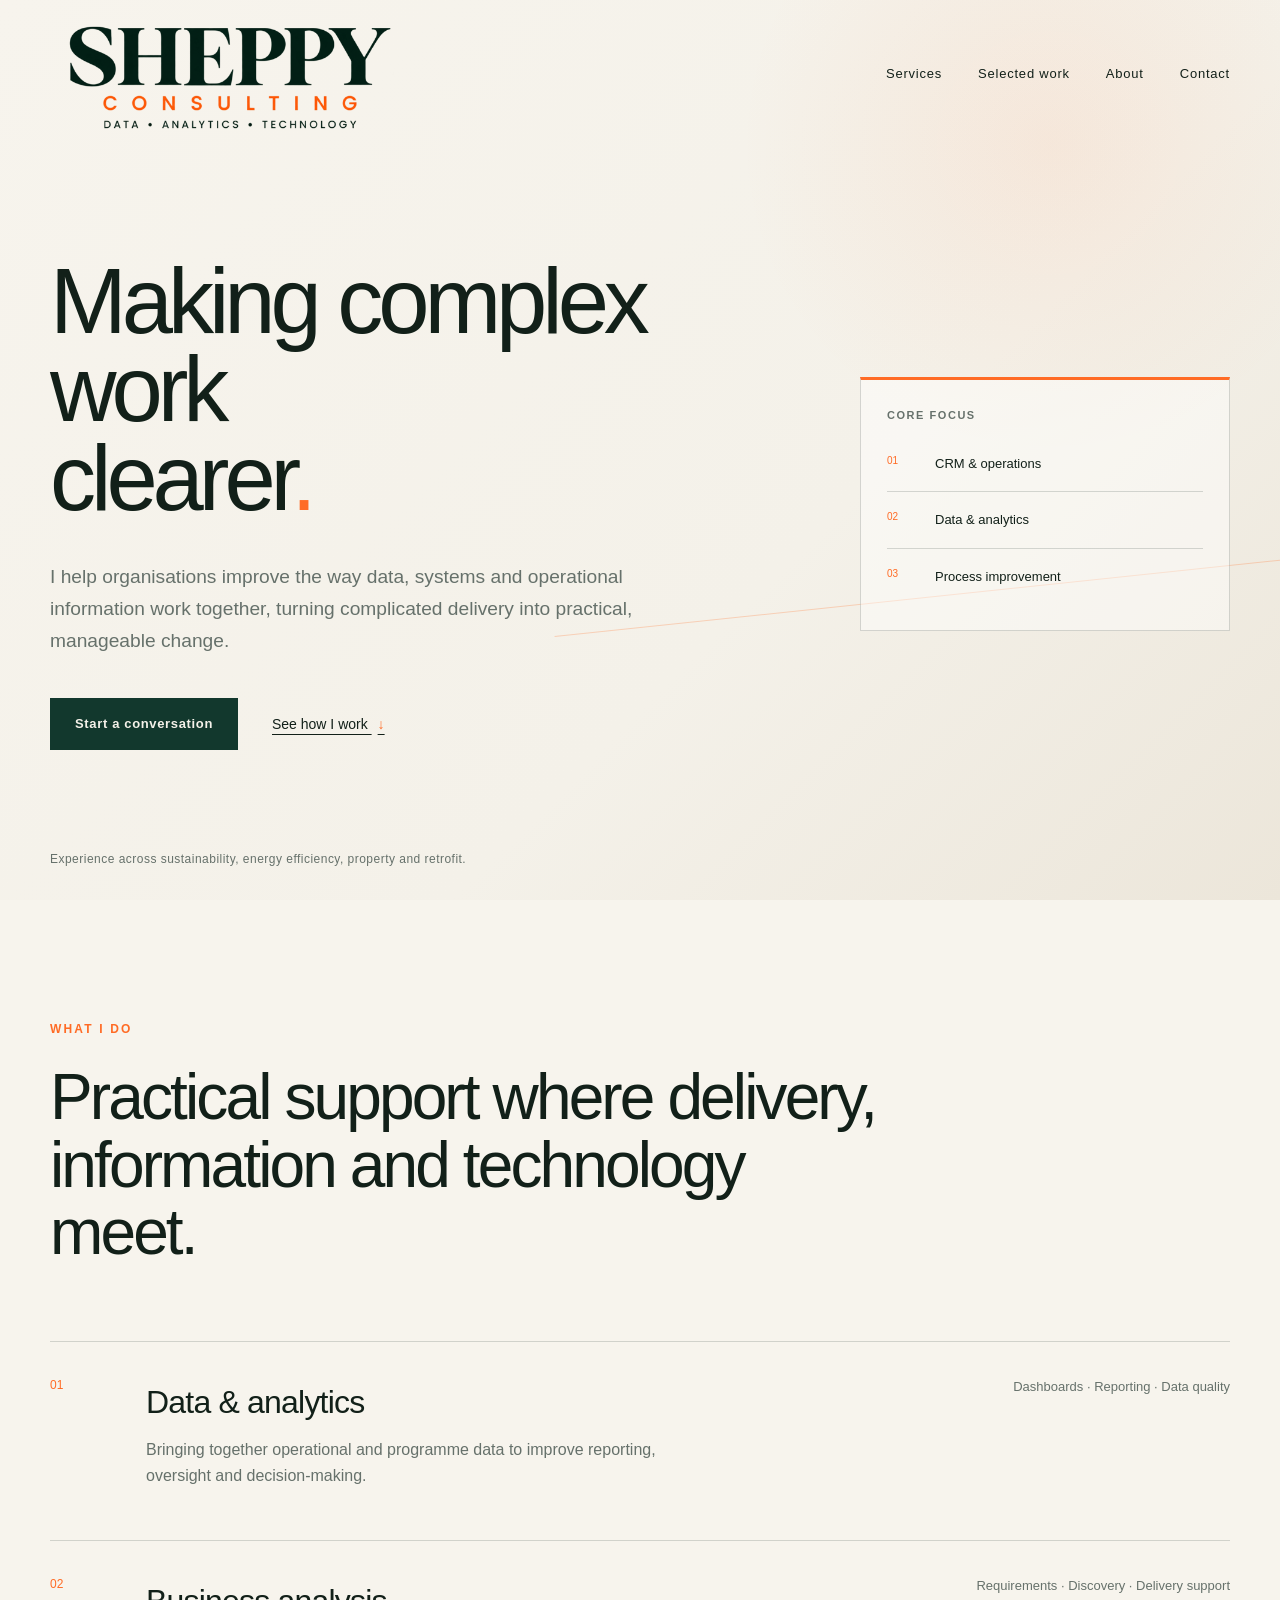
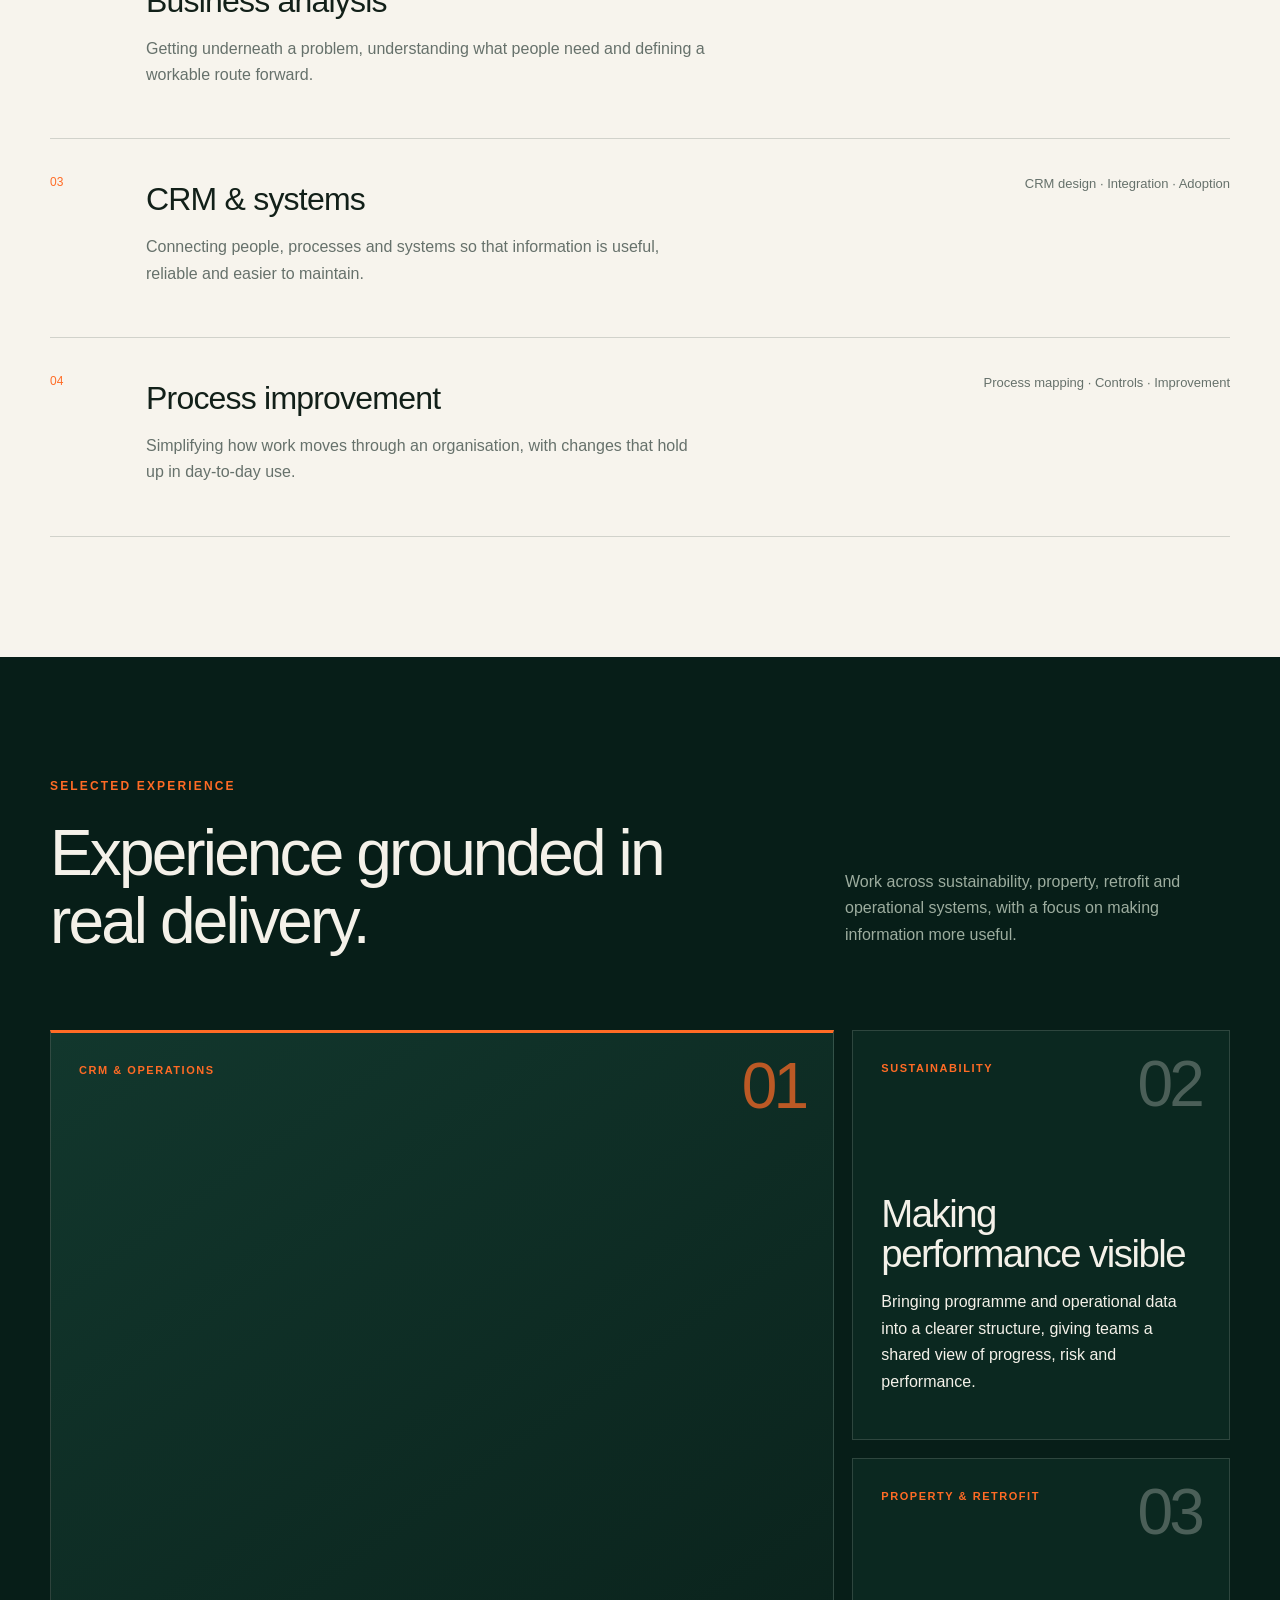
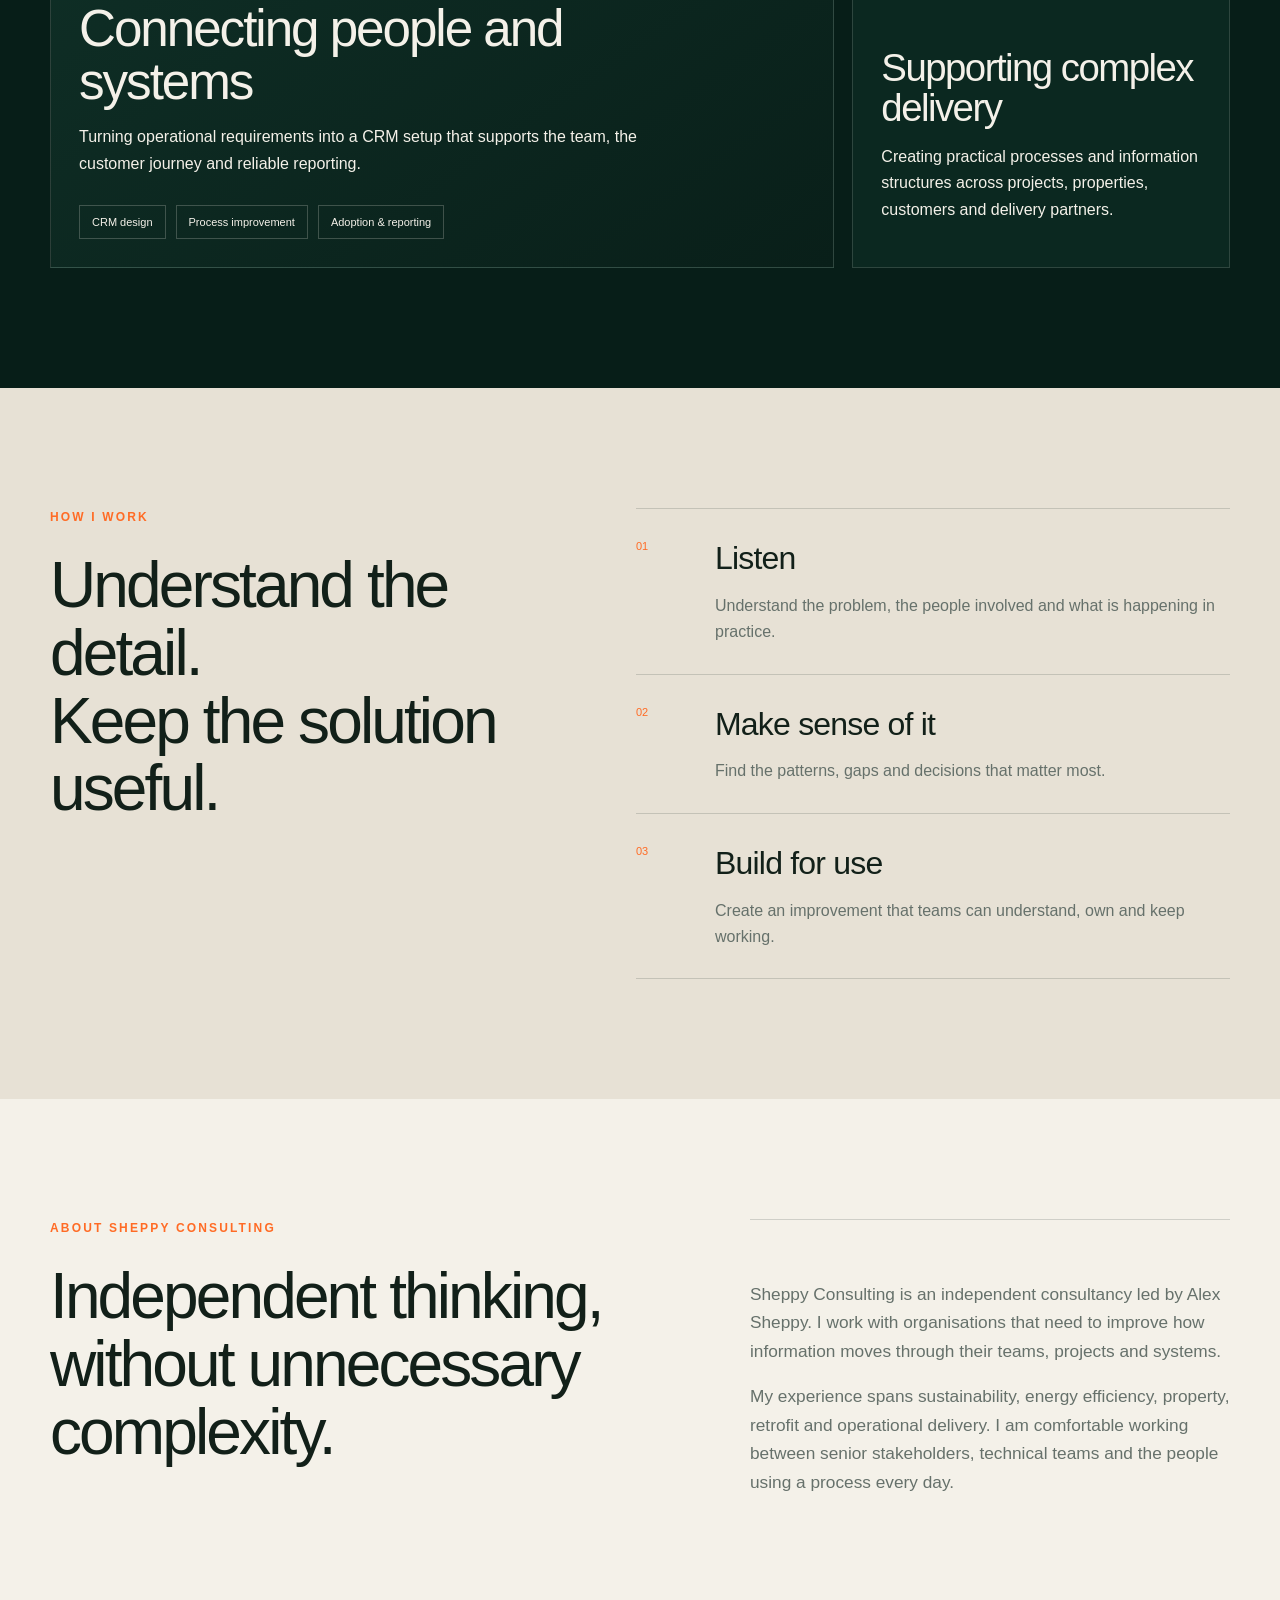
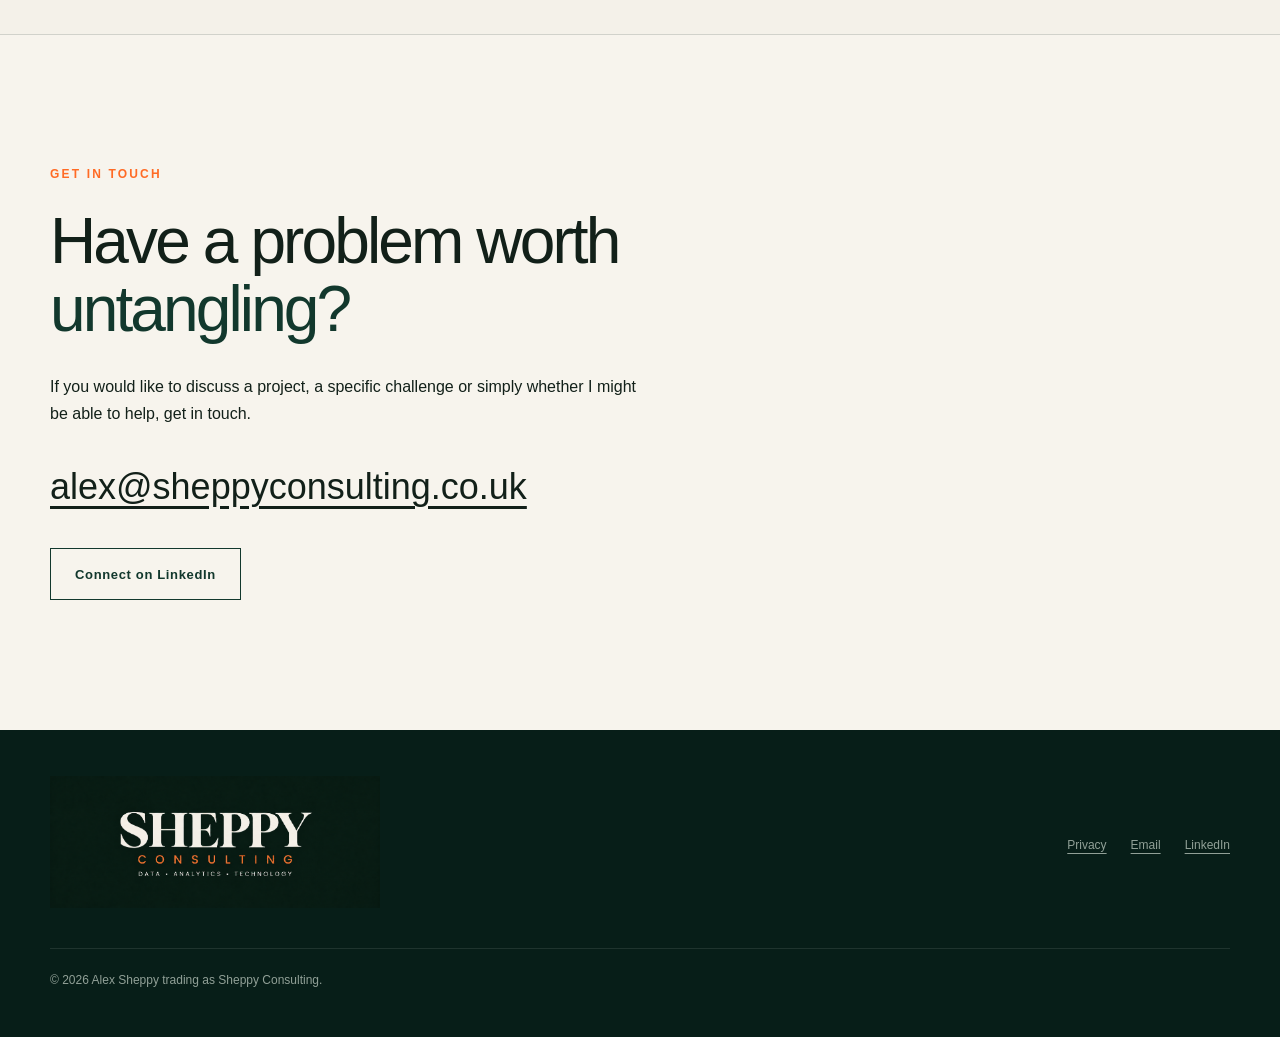
==== commit 7b84b12a: "Add branded site icons" ====
--- a/index.html
+++ b/index.html
@@ -10,7 +10,9 @@
     <meta property="og:type" content="website">
     <meta property="og:url" content="https://sheppyconsulting.co.uk/">
     <title>Sheppy Consulting | Data, systems and operational improvement</title>
-    <link rel="icon" href="assets/favicon.svg" type="image/svg+xml">
+    <link rel="icon" href="assets/favicon.svg?v=2" type="image/svg+xml">
+    <link rel="icon" href="assets/favicon-32.png?v=2" sizes="32x32" type="image/png">
+    <link rel="apple-touch-icon" href="assets/apple-touch-icon.png?v=2">
     <link rel="stylesheet" href="styles.css">
     <script src="script.js" defer></script>
   </head>
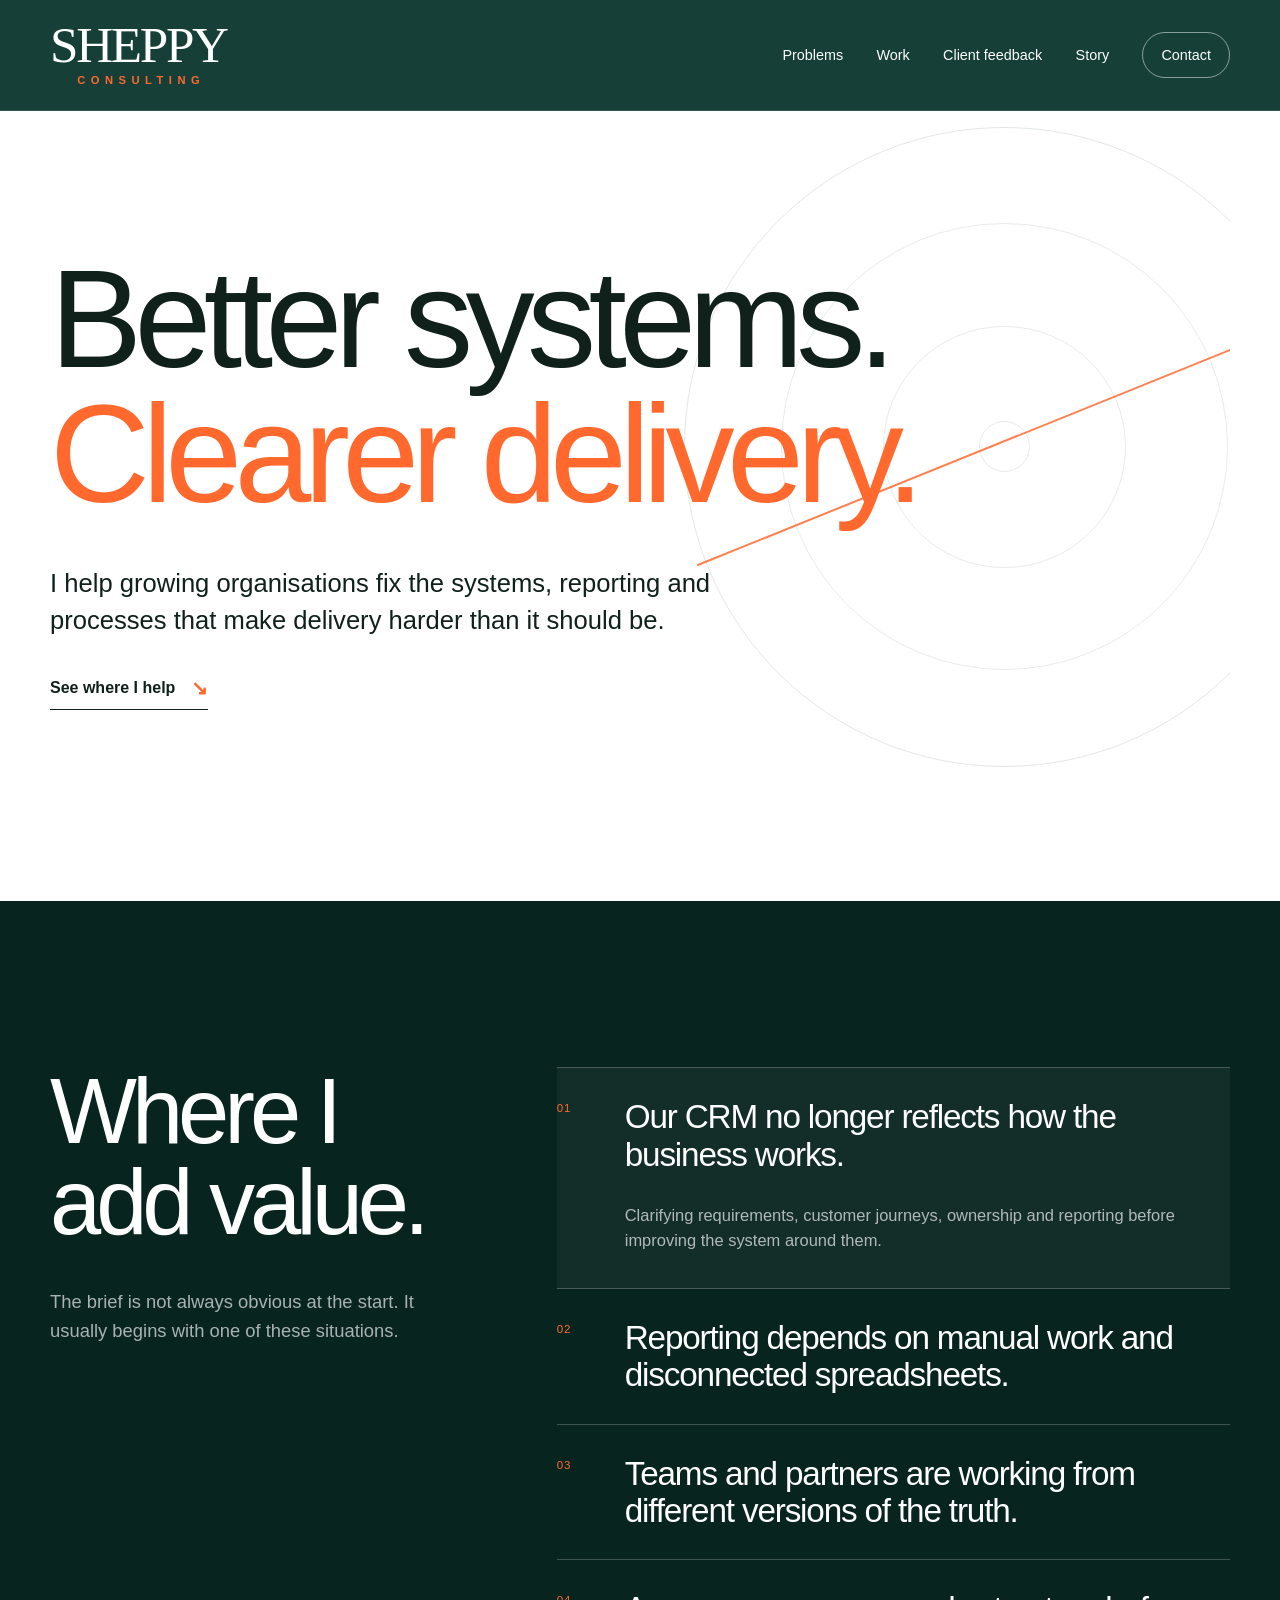
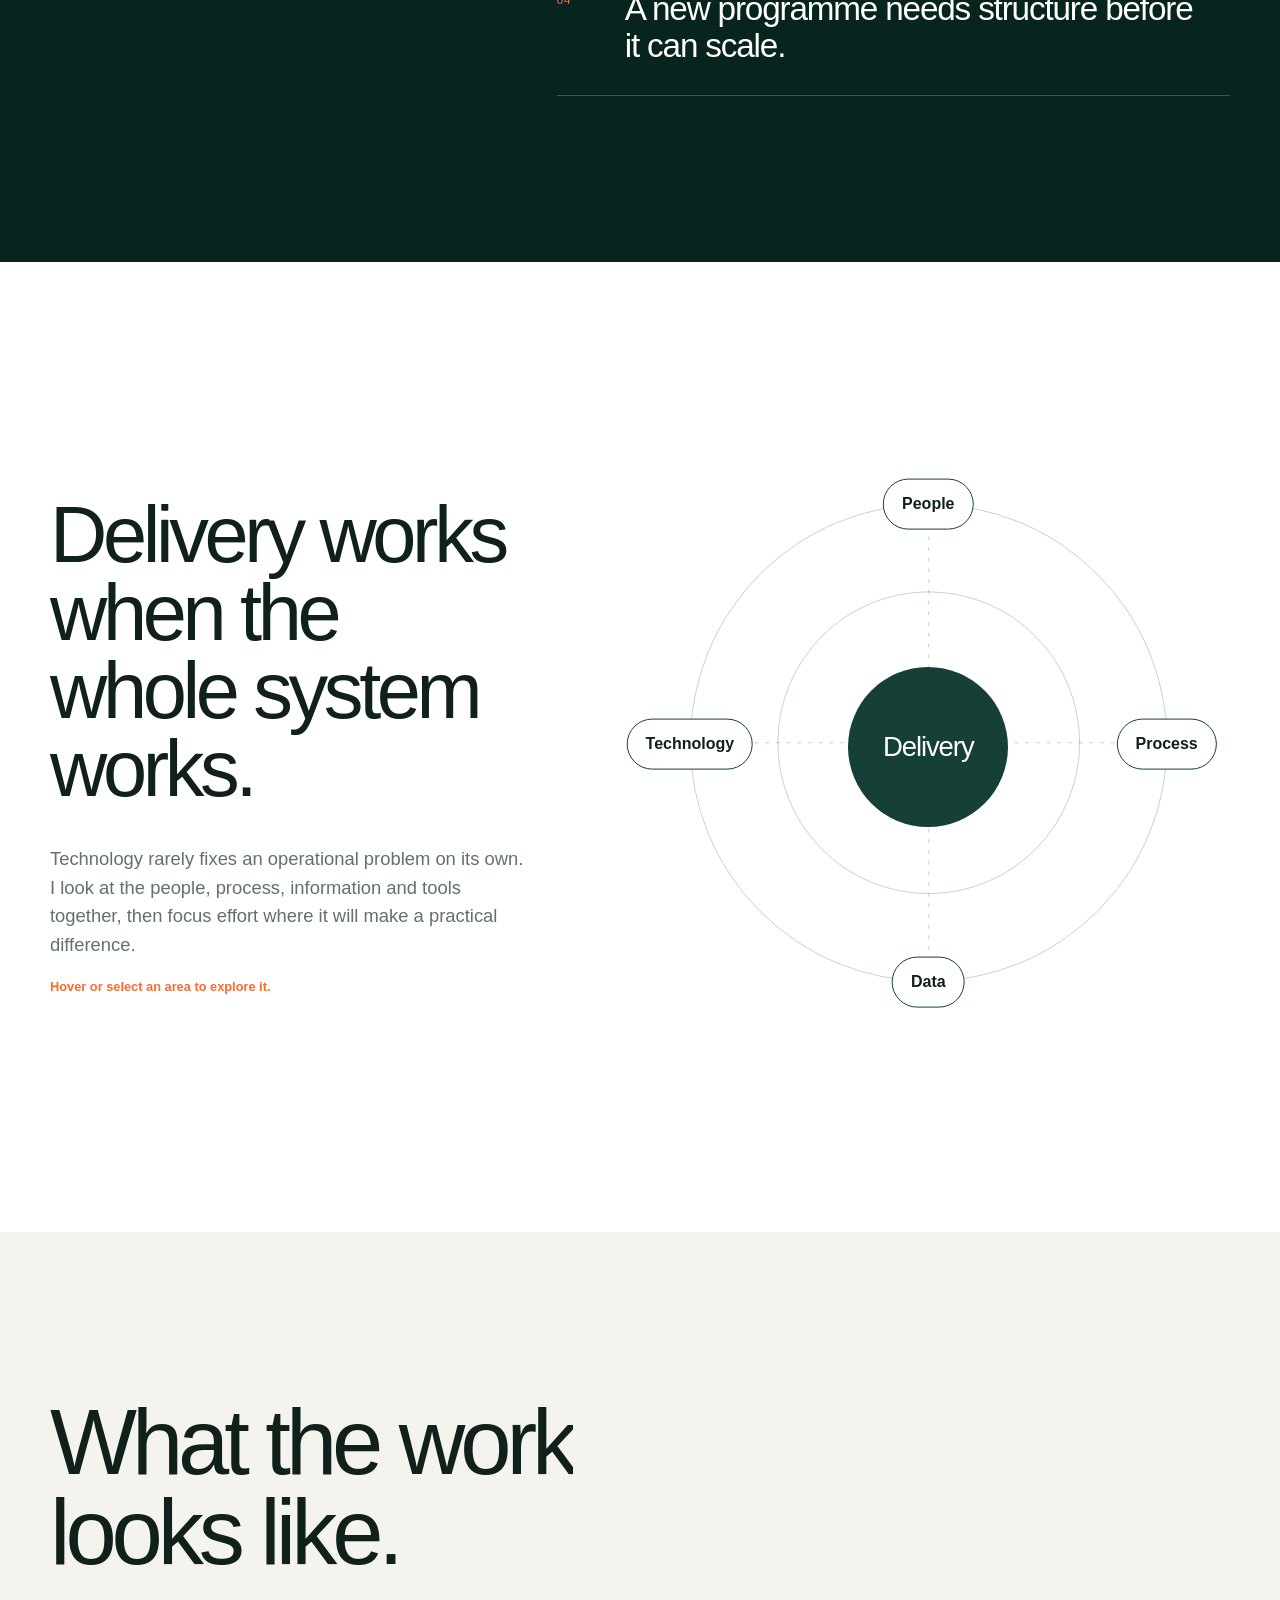
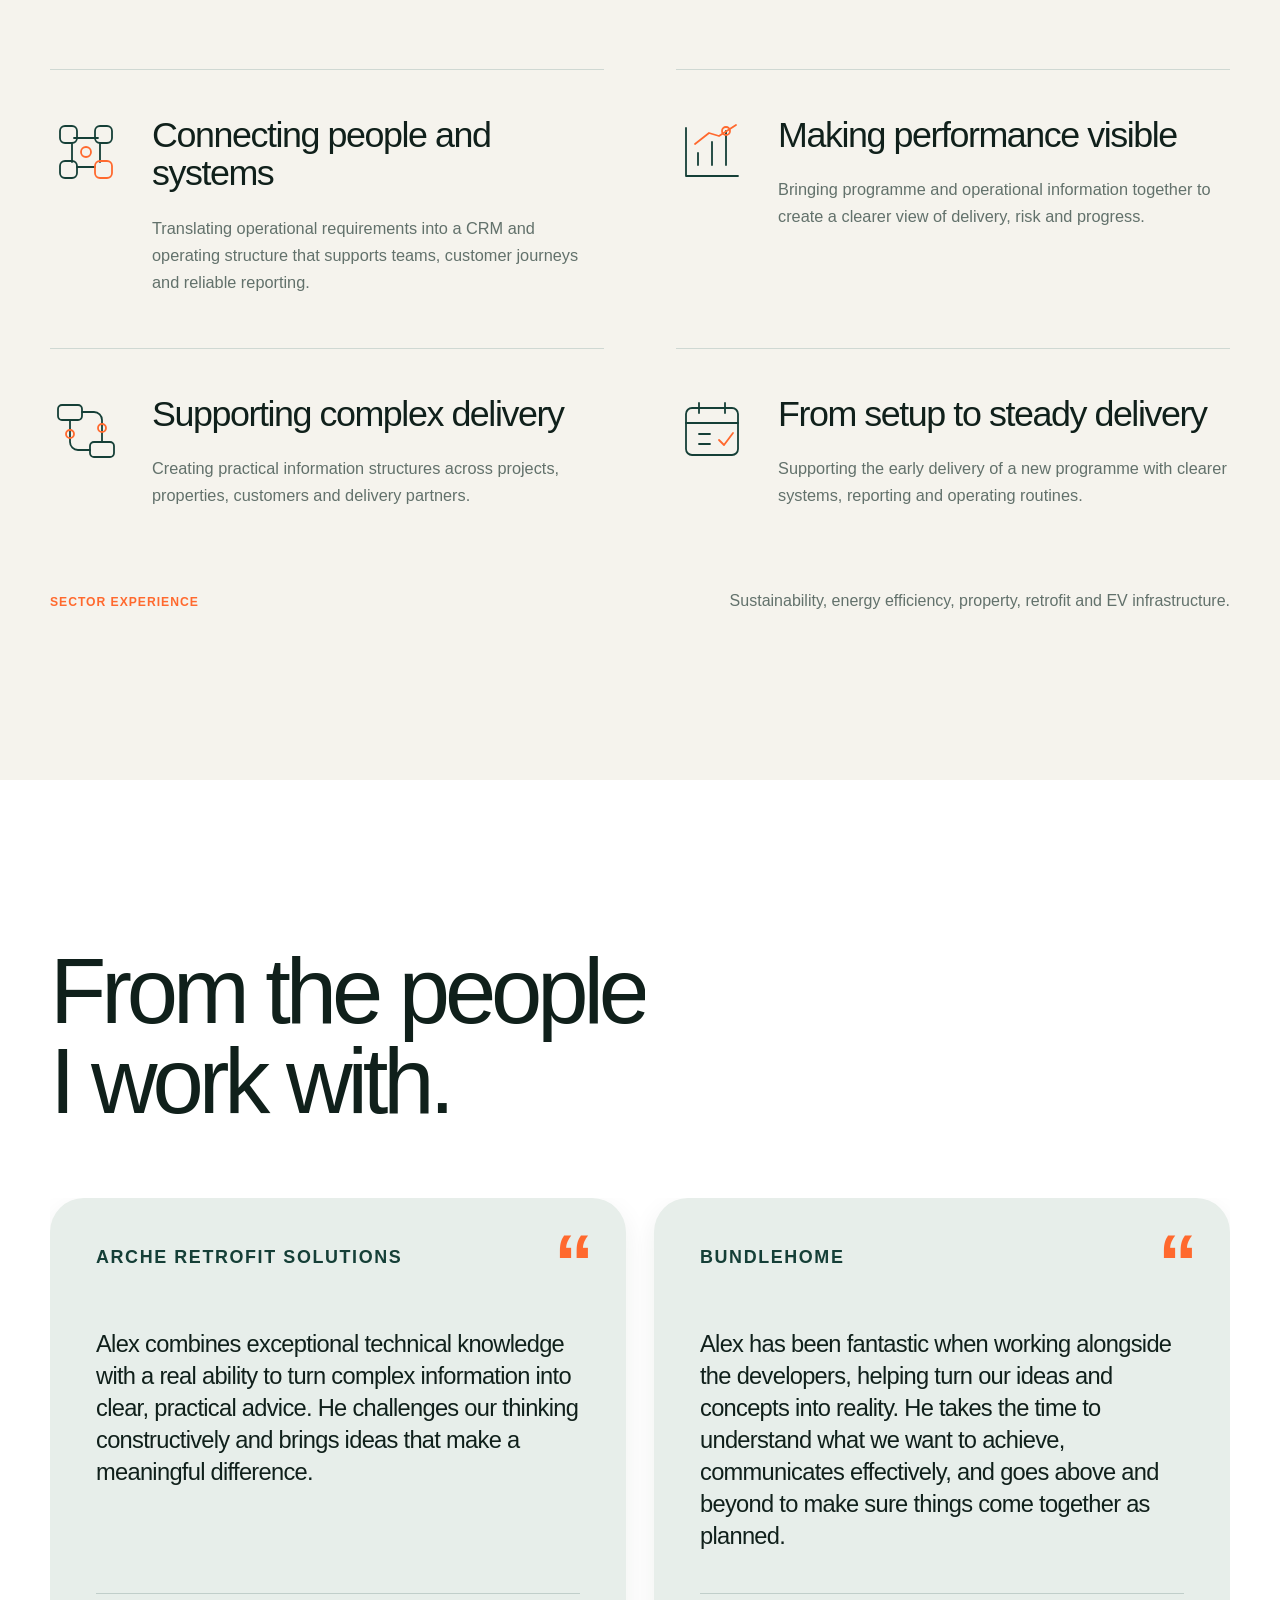
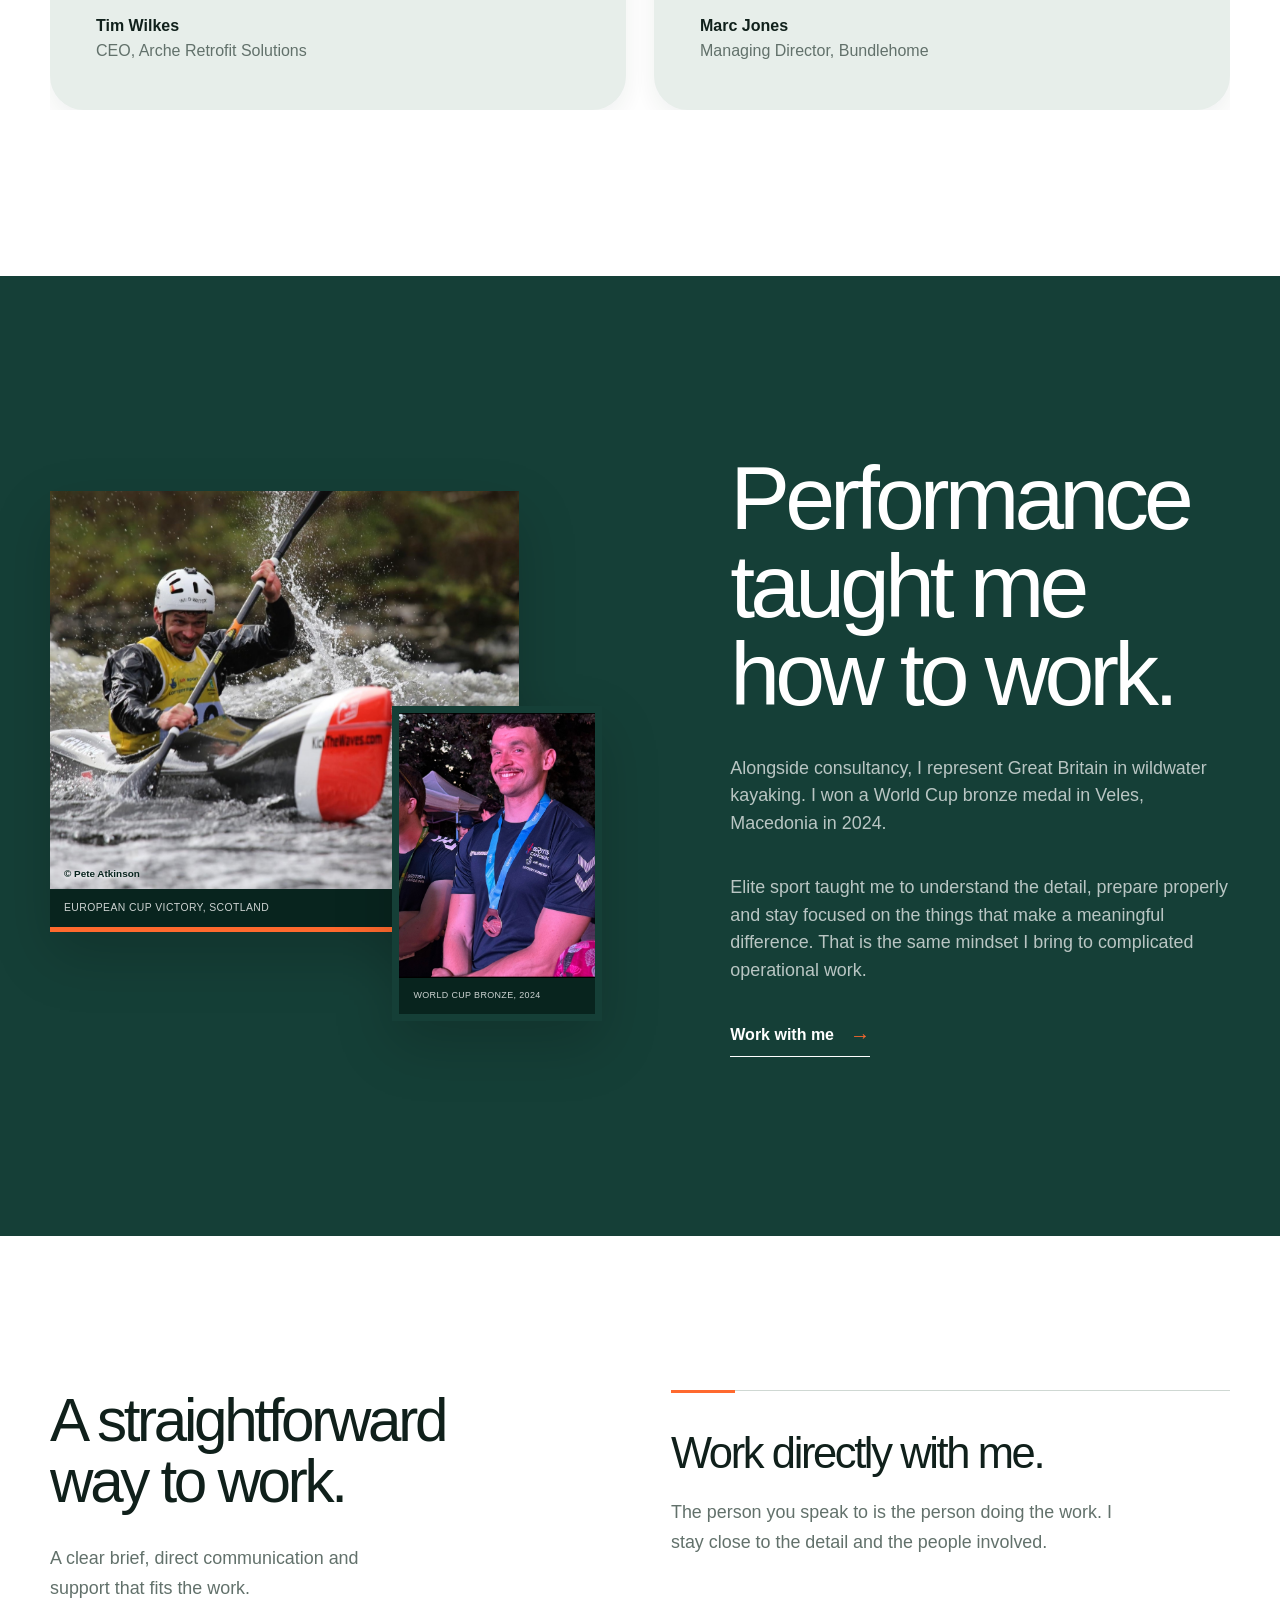
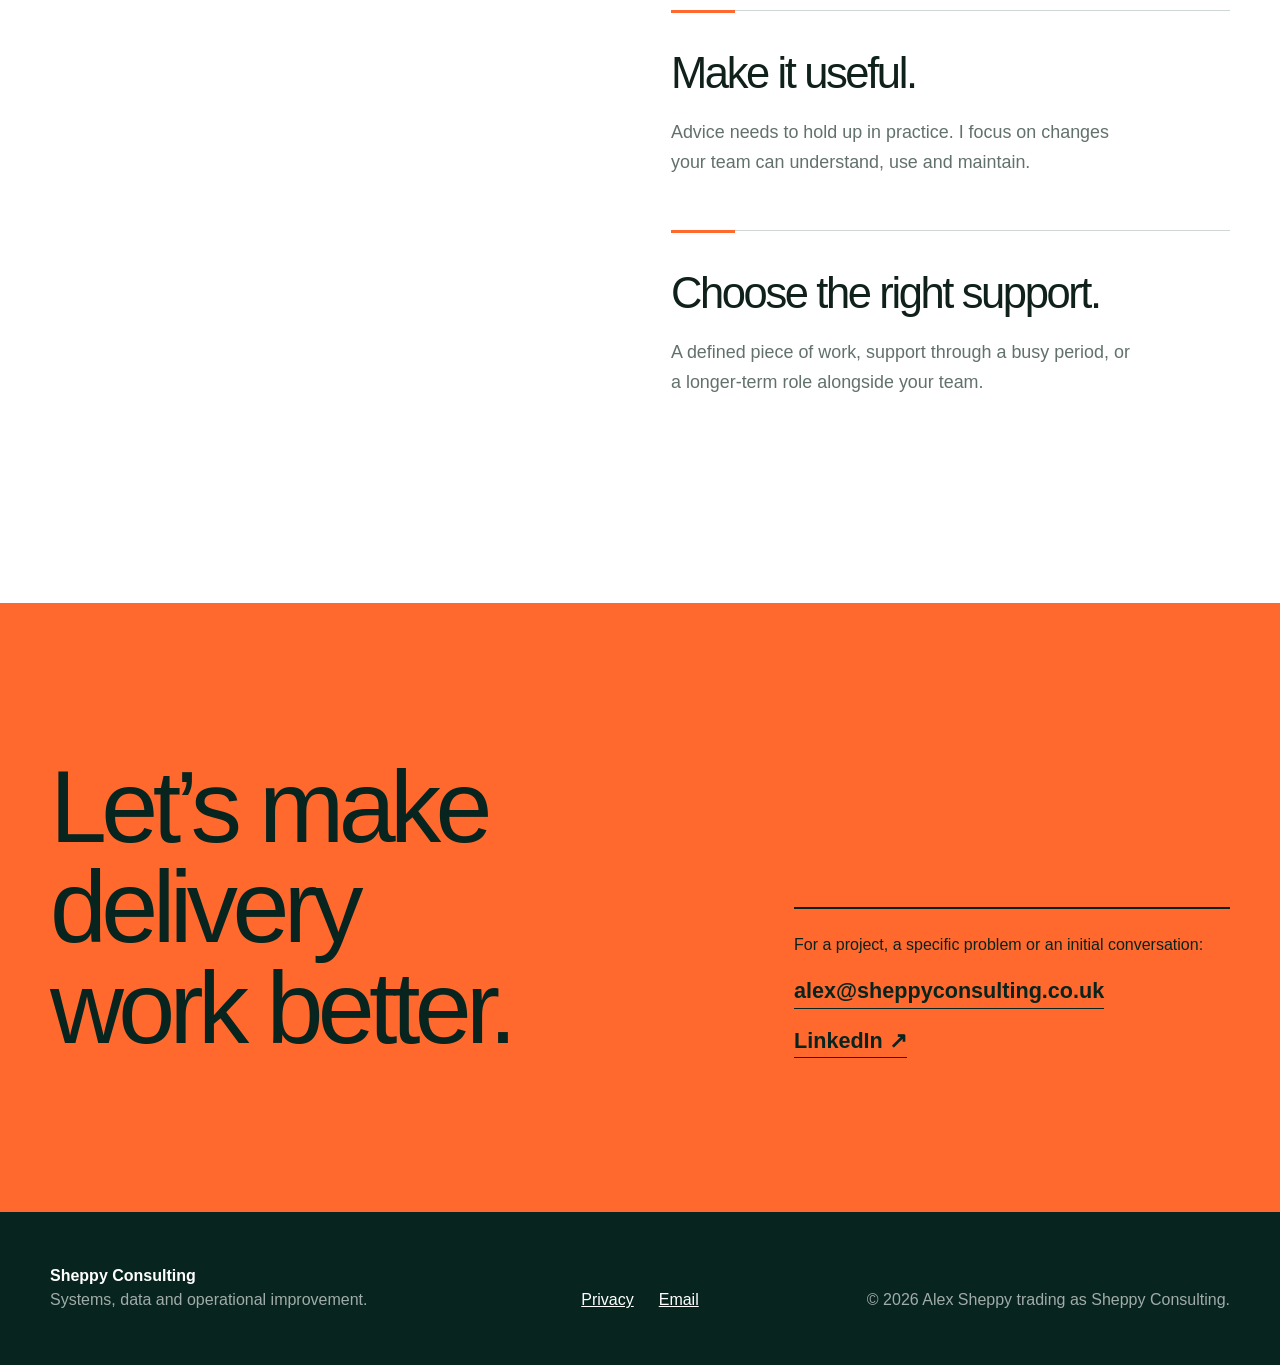
==== commit f306a196: "Publish website V2 with client feedback and personal story" ====
--- a/index.html
+++ b/index.html
@@ -3,209 +3,166 @@
   <head>
     <meta charset="utf-8">
     <meta name="viewport" content="width=device-width, initial-scale=1">
-    <meta name="description" content="Sheppy Consulting helps organisations make better use of data, systems and operational information.">
-    <meta name="theme-color" content="#f4f1e9">
+    <meta name="description" content="Sheppy Consulting helps organisations improve the systems, data and processes behind delivery.">
+    <meta name="theme-color" content="#123b34">
+    <title>Sheppy Consulting</title>
+    <link rel="canonical" href="https://sheppyconsulting.co.uk/">
     <meta property="og:title" content="Sheppy Consulting">
-    <meta property="og:description" content="Practical data, systems and operational improvement.">
+    <meta property="og:description" content="Practical support with systems, data and operational improvement. Alex Sheppy, Sheppy Consulting.">
     <meta property="og:type" content="website">
+    <meta property="og:locale" content="en_GB">
     <meta property="og:url" content="https://sheppyconsulting.co.uk/">
-    <title>Sheppy Consulting | Data, systems and operational improvement</title>
-    <link rel="icon" href="assets/favicon.svg?v=2" type="image/svg+xml">
-    <link rel="icon" href="assets/favicon-32.png?v=2" sizes="32x32" type="image/png">
-    <link rel="apple-touch-icon" href="assets/apple-touch-icon.png?v=2">
-    <link rel="stylesheet" href="styles.css">
-    <script src="script.js" defer></script>
+    <meta property="og:image" content="https://sheppyconsulting.co.uk/assets/sheppy-social-preview.png">
+    <meta property="og:image:type" content="image/png">
+    <meta property="og:image:width" content="1200">
+    <meta property="og:image:height" content="630">
+    <meta property="og:image:alt" content="Sheppy Consulting. Systems, data and operational improvement.">
+    <meta name="twitter:card" content="summary_large_image">
+    <meta name="twitter:title" content="Sheppy Consulting">
+    <meta name="twitter:description" content="Practical support with systems, data and operational improvement.">
+    <meta name="twitter:image" content="https://sheppyconsulting.co.uk/assets/sheppy-social-preview.png">
+    <meta name="twitter:image:alt" content="Sheppy Consulting. Systems, data and operational improvement.">
+    <link rel="icon" href="assets/favicon.svg?v=4" type="image/svg+xml">
+    <link rel="icon" href="assets/favicon-32.png?v=4" sizes="32x32" type="image/png">
+    <link rel="apple-touch-icon" href="assets/apple-touch-icon.png?v=4">
+    <link rel="stylesheet" href="styles.css?v=9">
+    <script src="script.js?v=4" defer></script>
   </head>
   <body>
     <a class="skip-link" href="#main">Skip to content</a>
 
     <header class="site-header" data-header>
-      <a class="brand" href="#top" aria-label="Sheppy Consulting home">
-        <img class="brand-wordmark brand-wordmark-full" src="assets/sheppy-consulting-wordmark-header-transparent.png" alt="Sheppy Consulting, Data, Analytics and Technology" width="300" height="96">
-        <img class="brand-wordmark brand-wordmark-compact" src="assets/sheppy-consulting-wordmark-header-compact.png" alt="" width="170" height="41" aria-hidden="true">
-      </a>
-
-      <button class="menu-button" type="button" aria-expanded="false" aria-controls="site-nav" data-menu-button>
-        <span class="sr-only">Open navigation</span>
-        <span></span><span></span>
-      </button>
-
-      <nav id="site-nav" class="site-nav" aria-label="Primary navigation" data-nav>
-        <a href="#services">Services</a>
-        <a href="#work">Selected work</a>
-        <a href="#about">About</a>
-        <a href="#contact">Contact</a>
-      </nav>
+      <div class="header-inner">
+        <a class="brand" href="#top" aria-label="Sheppy Consulting home">
+          <span class="brand-name" aria-hidden="true">SHEPPY</span>
+          <span class="brand-sub" aria-hidden="true">CONSULTING</span>
+        </a>
+        <button class="menu-button" type="button" aria-expanded="false" aria-controls="site-nav" data-menu-button><span class="sr-only">Open navigation</span><span></span><span></span></button>
+        <nav id="site-nav" class="site-nav" aria-label="Primary navigation" data-nav>
+          <a href="#problems">Problems</a><a href="#work">Work</a><a href="#perspective">Client feedback</a><a href="#story">Story</a><a class="nav-contact" href="#contact">Contact</a>
+        </nav>
+      </div>
     </header>
 
     <main id="main">
-      <section class="hero" id="top">
-        <div class="hero-copy reveal">
-          <h1>Making complex work<br>clearer<span class="hero-dot">.</span></h1>
-          <p class="hero-intro">I help organisations improve the way data, systems and operational information work together, turning complicated delivery into practical, manageable change.</p>
-          <div class="hero-actions">
-            <a class="button button-primary" href="#contact">Start a conversation</a>
-            <a class="text-link" href="#work">See how I work <span aria-hidden="true">↓</span></a>
-          </div>
+      <section class="hero page-width" id="top">
+        <div class="hero-orbit" aria-hidden="true"><i></i><i></i><i></i><span></span></div>
+        <div class="hero-main reveal">
+          <h1>Better systems.<br><em>Clearer delivery.</em></h1>
+          <p>I help growing organisations fix the systems, reporting and processes that make delivery harder than it should be.</p>
+          <a class="arrow-link" href="#problems">See where I help <span>↘</span></a>
         </div>
 
-        <div class="hero-panel reveal" aria-label="Consultancy focus areas">
-          <p class="focus-heading">Core focus</p>
-          <div class="focus-list">
-            <div><span>01</span><p>CRM &amp; operations</p></div>
-            <div><span>02</span><p>Data &amp; analytics</p></div>
-            <div><span>03</span><p>Process improvement</p></div>
-          </div>
-        </div>
-
-        <p class="hero-note">Experience across sustainability, energy efficiency, property and retrofit.</p>
       </section>
 
-      <section class="section services" id="services">
-        <div class="section-heading reveal">
-          <p class="eyebrow">What I do</p>
-          <h2>Practical support where delivery, information and technology meet.</h2>
-        </div>
-
-        <div class="service-list">
-          <article class="service reveal">
-            <p class="service-number">01</p>
-            <div>
-              <h3>Data &amp; analytics</h3>
-              <p>Bringing together operational and programme data to improve reporting, oversight and decision-making.</p>
-            </div>
-            <p class="service-tags">Dashboards · Reporting · Data quality</p>
-          </article>
-          <article class="service reveal">
-            <p class="service-number">02</p>
-            <div>
-              <h3>Business analysis</h3>
-              <p>Getting underneath a problem, understanding what people need and defining a workable route forward.</p>
-            </div>
-            <p class="service-tags">Requirements · Discovery · Delivery support</p>
-          </article>
-          <article class="service reveal">
-            <p class="service-number">03</p>
-            <div>
-              <h3>CRM &amp; systems</h3>
-              <p>Connecting people, processes and systems so that information is useful, reliable and easier to maintain.</p>
-            </div>
-            <p class="service-tags">CRM design · Integration · Adoption</p>
-          </article>
-          <article class="service reveal">
-            <p class="service-number">04</p>
-            <div>
-              <h3>Process improvement</h3>
-              <p>Simplifying how work moves through an organisation, with changes that hold up in day-to-day use.</p>
-            </div>
-            <p class="service-tags">Process mapping · Controls · Improvement</p>
-          </article>
+      <section class="problems" id="problems">
+        <div class="page-width problems-grid">
+          <div class="section-lead reveal">
+            <h2>Where I<br>add value.</h2>
+            <p>The brief is not always obvious at the start. It usually begins with one of these situations.</p>
+          </div>
+          <div class="problem-list reveal">
+            <details open>
+              <summary><span>01</span>Our CRM no longer reflects how the business works.</summary>
+              <p>Clarifying requirements, customer journeys, ownership and reporting before improving the system around them.</p>
+            </details>
+            <details>
+              <summary><span>02</span>Reporting depends on manual work and disconnected spreadsheets.</summary>
+              <p>Bringing operational information together so leaders and delivery teams can work from a clearer, more reliable view.</p>
+            </details>
+            <details>
+              <summary><span>03</span>Teams and partners are working from different versions of the truth.</summary>
+              <p>Creating practical structures for information, decisions and handovers across organisations and delivery partners.</p>
+            </details>
+            <details>
+              <summary><span>04</span>A new programme needs structure before it can scale.</summary>
+              <p>Establishing the processes, systems and operating routines needed to move from early delivery into steady operation.</p>
+            </details>
+          </div>
         </div>
       </section>
 
-      <section class="section work" id="work">
-        <div class="section-heading section-heading-split reveal">
-          <div>
-          <p class="eyebrow">Selected experience</p>
-            <h2>Experience grounded in real delivery.</h2>
+      <section class="system-section page-width" aria-labelledby="system-heading">
+        <div class="system-copy reveal">
+          <h2 id="system-heading">Delivery works when the whole system works.</h2>
+          <p>Technology rarely fixes an operational problem on its own. I look at the people, process, information and tools together, then focus effort where it will make a practical difference.</p>
+          <p class="system-note">Hover or select an area to explore it.</p>
+        </div>
+        <div class="system-map reveal" data-system-map>
+          <svg viewBox="0 0 620 620" role="img" aria-label="People, process, data and technology connected around delivery">
+            <circle class="orbit orbit-one" cx="310" cy="310" r="245"/>
+            <circle class="orbit orbit-two" cx="310" cy="310" r="155"/>
+            <line class="connector" data-connector="people" x1="310" y1="65" x2="310" y2="310"/>
+            <line class="connector" data-connector="process" x1="310" y1="310" x2="555" y2="310"/>
+            <line class="connector" data-connector="data" x1="310" y1="310" x2="310" y2="555"/>
+            <line class="connector" data-connector="technology" x1="65" y1="310" x2="310" y2="310"/>
+          </svg>
+          <button class="map-node node-people" data-node="people" aria-pressed="false">People</button>
+          <button class="map-node node-process" data-node="process" aria-pressed="false">Process</button>
+          <button class="map-node node-data" data-node="data" aria-pressed="false">Data</button>
+          <button class="map-node node-tech" data-node="technology" aria-pressed="false">Technology</button>
+          <div class="map-centre"><span data-centre-prefix></span><strong data-centre-title>Delivery</strong></div>
+          <div class="system-detail" data-system-detail aria-live="polite">
+            <strong data-system-title>Better delivery</strong>
+            <p data-system-copy>The strongest changes connect people, process, data and technology rather than treating one in isolation.</p>
           </div>
-          <p>Work across sustainability, property, retrofit and operational systems, with a focus on making information more useful.</p>
-        </div>
-
-        <div class="work-grid">
-          <article class="work-card work-card-large work-card-primary reveal">
-            <div class="work-card-top">
-              <p class="work-sector">CRM &amp; operations</p>
-              <span class="work-index" aria-hidden="true">01</span>
-            </div>
-            <div class="work-card-copy">
-              <h3>Connecting people and systems</h3>
-              <p>Turning operational requirements into a CRM setup that supports the team, the customer journey and reliable reporting.</p>
-              <ul>
-                <li>CRM design</li>
-                <li>Process improvement</li>
-                <li>Adoption &amp; reporting</li>
-              </ul>
-            </div>
-          </article>
-
-          <article class="work-card reveal">
-            <div class="work-card-top">
-              <p class="work-sector">Sustainability</p>
-              <span class="work-index" aria-hidden="true">02</span>
-            </div>
-            <div class="work-card-copy">
-              <h3>Making performance visible</h3>
-              <p>Bringing programme and operational data into a clearer structure, giving teams a shared view of progress, risk and performance.</p>
-            </div>
-          </article>
-
-          <article class="work-card reveal">
-            <div class="work-card-top">
-              <p class="work-sector">Property &amp; retrofit</p>
-              <span class="work-index" aria-hidden="true">03</span>
-            </div>
-            <div class="work-card-copy">
-              <h3>Supporting complex delivery</h3>
-              <p>Creating practical processes and information structures across projects, properties, customers and delivery partners.</p>
-            </div>
-          </article>
         </div>
       </section>
 
-      <section class="section approach">
-        <div class="approach-intro reveal">
-          <p class="eyebrow">How I work</p>
-          <h2>Understand the detail.<br>Keep the solution useful.</h2>
-        </div>
-        <ol class="approach-steps">
-          <li class="reveal">
-            <span>01</span>
-            <div><h3>Listen</h3><p>Understand the problem, the people involved and what is happening in practice.</p></div>
-          </li>
-          <li class="reveal">
-            <span>02</span>
-            <div><h3>Make sense of it</h3><p>Find the patterns, gaps and decisions that matter most.</p></div>
-          </li>
-          <li class="reveal">
-            <span>03</span>
-            <div><h3>Build for use</h3><p>Create an improvement that teams can understand, own and keep working.</p></div>
-          </li>
-        </ol>
-      </section>
-
-      <section class="section about" id="about">
-        <div class="section-heading reveal">
-          <p class="eyebrow">About Sheppy Consulting</p>
-          <h2>Independent thinking, without unnecessary complexity.</h2>
-        </div>
-        <div class="about-copy reveal">
-          <p>Sheppy Consulting is an independent consultancy led by Alex Sheppy. I work with organisations that need to improve how information moves through their teams, projects and systems.</p>
-          <p>My experience spans sustainability, energy efficiency, property, retrofit and operational delivery. I am comfortable working between senior stakeholders, technical teams and the people using a process every day.</p>
+      <section class="work" id="work">
+        <div class="page-width">
+          <div class="work-heading reveal"><h2 class="reveal-heading"><span class="reveal-line"><span>What the work</span></span><span class="reveal-line"><span>looks like.</span></span></h2></div>
+          <div class="work-grid">
+            <article class="work-tile reveal" style="--reveal-delay:0ms"><div class="work-icon"><svg viewBox="0 0 72 72" fill="none" aria-hidden="true"><path d="M24 22h24M22 28v18m28-18v18M27 51h18"/><rect x="10" y="10" width="17" height="17" rx="5"/><rect x="45" y="10" width="17" height="17" rx="5"/><rect x="10" y="45" width="17" height="17" rx="5"/><rect class="icon-accent" x="45" y="45" width="17" height="17" rx="5"/><circle cx="36" cy="36" r="5" class="icon-accent"/></svg></div><div><h3>Connecting people and systems</h3><p>Translating operational requirements into a CRM and operating structure that supports teams, customer journeys and reliable reporting.</p></div></article>
+            <article class="work-tile reveal" style="--reveal-delay:100ms"><div class="work-icon"><svg viewBox="0 0 72 72" fill="none" aria-hidden="true"><path d="M10 12v48h52M22 49V37m14 12V26m14 23V15"/><circle class="icon-accent" cx="50" cy="15" r="4"/><path class="icon-accent" d="m19 28 14-11 10 3 17-11"/></svg></div><div><h3>Making performance visible</h3><p>Bringing programme and operational information together to create a clearer view of delivery, risk and progress.</p></div></article>
+            <article class="work-tile reveal" style="--reveal-delay:0ms"><div class="work-icon"><svg viewBox="0 0 72 72" fill="none" aria-hidden="true"><rect x="8" y="10" width="24" height="15" rx="4"/><rect x="40" y="47" width="24" height="15" rx="4"/><path d="M20 25v22a8 8 0 0 0 8 8h12M52 47V25a8 8 0 0 0-8-8H32"/><circle class="icon-accent" cx="20" cy="39" r="4"/><circle class="icon-accent" cx="52" cy="33" r="4"/></svg></div><div><h3>Supporting complex delivery</h3><p>Creating practical information structures across projects, properties, customers and delivery partners.</p></div></article>
+            <article class="work-tile reveal" style="--reveal-delay:100ms"><div class="work-icon"><svg viewBox="0 0 72 72" fill="none" aria-hidden="true"><rect x="10" y="13" width="52" height="47" rx="6"/><path d="M10 28h52M23 8v10m26-10v10M23 39h11m-11 10h11"/><path class="icon-accent" d="m43 45 5 5 9-12"/></svg></div><div><h3>From setup to steady delivery</h3><p>Supporting the early delivery of a new programme with clearer systems, reporting and operating routines.</p></div></article>
+          </div>
+          <div class="sector-experience reveal"><p>Sector experience</p><p>Sustainability, energy efficiency, property, retrofit and EV infrastructure.</p></div>
         </div>
       </section>
 
-      <section class="contact" id="contact">
-        <div class="contact-copy reveal">
-          <p class="eyebrow">Get in touch</p>
-          <h2>Have a problem worth<br><em>untangling?</em></h2>
-          <p>If you would like to discuss a project, a specific challenge or simply whether I might be able to help, get in touch.</p>
-          <a class="contact-email" href="mailto:alex@sheppyconsulting.co.uk">alex@sheppyconsulting.co.uk</a>
-          <a class="button button-light" href="https://www.linkedin.com/in/alex-sheppy-10853816b/" target="_blank" rel="noreferrer">Connect on LinkedIn</a>
+      <section class="testimonials page-width" id="perspective" aria-labelledby="testimonials-heading" data-testimonials>
+        <div class="testimonial-heading reveal"><h2 class="reveal-heading" id="testimonials-heading"><span class="reveal-line"><span>From the people</span></span><span class="reveal-line"><span>I work with.</span></span></h2><div class="testimonial-controls"><p><span data-current>01–02</span> / <span data-total>02</span></p><button type="button" data-previous aria-label="Previous testimonial">←</button><button type="button" data-next aria-label="Next testimonial">→</button></div></div>
+        <div class="testimonial-window reveal"><div class="testimonial-track" data-track>
+          <figure class="testimonial-card" data-slide>
+            <div class="client-name">ARCHE RETROFIT SOLUTIONS</div>
+            <blockquote>Alex combines exceptional technical knowledge with a real ability to turn complex information into clear, practical advice. He challenges our thinking constructively and brings ideas that make a meaningful difference.</blockquote>
+            <figcaption><strong>Tim Wilkes</strong><span>CEO, Arche Retrofit Solutions</span></figcaption>
+          </figure>
+          <figure class="testimonial-card" data-slide>
+            <div class="client-name">BUNDLEHOME</div>
+            <blockquote>Alex has been fantastic when working alongside the developers, helping turn our ideas and concepts into reality. He takes the time to understand what we want to achieve, communicates effectively, and goes above and beyond to make sure things come together as planned.</blockquote>
+            <figcaption><strong>Marc Jones</strong><span>Managing Director, Bundlehome</span></figcaption>
+          </figure>
+        </div></div>
+      </section>
+
+      <section class="story" id="story">
+        <div class="page-width story-grid">
+          <div class="story-gallery reveal">
+            <figure class="story-photo story-photo-racing"><div class="story-image-frame"><img src="assets/alex-sheppy-racing-scotland-web.jpg" alt="Alex Sheppy racing a kayak through white water at a European Cup in Scotland" width="1600" height="1066" loading="lazy"><span class="photo-credit">© Pete Atkinson</span></div><figcaption>European Cup victory, Scotland</figcaption></figure>
+            <figure class="story-photo story-photo-medal"><img src="assets/alex-sheppy-world-cup-bronze-2024.jpg" alt="Alex Sheppy wearing his bronze medal after the 2024 World Cup in Veles, Macedonia" width="1170" height="1575" loading="lazy"><figcaption>World Cup bronze, 2024</figcaption></figure>
+          </div>
+          <div class="story-copy"><h2 class="reveal">Performance taught me how to work.</h2><p class="reveal">Alongside consultancy, I represent Great Britain in wildwater kayaking. I won a World Cup bronze medal in Veles, Macedonia in 2024.</p><p class="reveal">Elite sport taught me to understand the detail, prepare properly and stay focused on the things that make a meaningful difference. That is the same mindset I bring to complicated operational work.</p><a class="arrow-link reveal" href="#contact">Work with me <span>→</span></a></div>
         </div>
       </section>
+
+      <section class="working page-width" aria-labelledby="working-heading">
+        <div class="working-intro">
+          <h2 class="reveal reveal-heading" id="working-heading"><span class="reveal-line"><span>A straightforward</span></span><span class="reveal-line"><span>way to work.</span></span></h2>
+          <p class="reveal">A clear brief, direct communication and support that fits the work.</p>
+        </div>
+        <div class="working-steps">
+          <article class="working-step reveal"><h3>Work directly with me.</h3><p>The person you speak to is the person doing the work. I stay close to the detail and the people involved.</p></article>
+          <article class="working-step reveal"><h3>Make it useful.</h3><p>Advice needs to hold up in practice. I focus on changes your team can understand, use and maintain.</p></article>
+          <article class="working-step reveal"><h3>Choose the right support.</h3><p>A defined piece of work, support through a busy period, or a longer-term role alongside your team.</p></article>
+        </div>
+      </section>
+
+      <section class="contact" id="contact"><div class="page-width contact-grid reveal"><h2>Let’s make delivery<br>work better.</h2><div><p>For a project, a specific problem or an initial conversation:</p><a href="mailto:alex@sheppyconsulting.co.uk">alex@sheppyconsulting.co.uk</a><a href="https://www.linkedin.com/in/alex-sheppy-10853816b/" target="_blank" rel="noreferrer">LinkedIn ↗</a></div></div></section>
     </main>
 
-    <footer class="site-footer">
-      <a class="footer-brand" href="#top" aria-label="Back to the top">
-        <img src="assets/sheppy-consulting-wordmark-dark-orange.png" alt="Sheppy Consulting, Data, Analytics and Technology">
-      </a>
-      <div class="footer-links">
-        <a href="privacy.html">Privacy</a>
-        <a href="mailto:alex@sheppyconsulting.co.uk">Email</a>
-        <a href="https://www.linkedin.com/in/alex-sheppy-10853816b/" target="_blank" rel="noreferrer">LinkedIn</a>
-      </div>
-      <p class="footer-legal">© <span data-year></span> Alex Sheppy trading as Sheppy Consulting.</p>
-    </footer>
+    <footer class="site-footer"><div class="page-width footer-grid"><p><strong>Sheppy Consulting</strong><br>Systems, data and operational improvement.</p><div><a href="privacy.html">Privacy</a><a href="mailto:alex@sheppyconsulting.co.uk">Email</a></div><p>© <span data-year></span> Alex Sheppy trading as Sheppy Consulting.</p></div></footer>
   </body>
 </html>
--- a/styles.css
+++ b/styles.css
@@ -1,316 +1,29 @@
-:root {
-  --forest-950: #071e18;
-  --forest-900: #0b2820;
-  --forest-800: #12382d;
-  --paper: #f4f1e9;
-  --paper-deep: #e7e1d5;
-  --ink: #122019;
-  --muted: #66716b;
-  --orange: #ff6b25;
-  --line: rgba(18, 32, 25, 0.16);
-  --serif: Georgia, "Times New Roman", serif;
-  --sans: Arial, Helvetica, sans-serif;
-  --display: "Avenir Next", Avenir, "Helvetica Neue", Arial, sans-serif;
-  --page: min(1180px, calc(100% - 48px));
-}
+:root{--green:#153f37;--deep:#08241e;--orange:#ff692e;--ink:#10201b;--muted:#62716b;--paper:#f5f3ed;--pale:#e7eeea;--white:#fff;--rule:#cfd8d3;--page:min(1180px,calc(100% - 48px));--ease:cubic-bezier(.22,.61,.36,1)}
+*{box-sizing:border-box}html{scroll-behavior:smooth;scroll-padding-top:96px}body{margin:0;background:var(--white);color:var(--ink);font-family:"Helvetica Neue",Helvetica,Arial,sans-serif;font-size:16px;line-height:1.55;-webkit-font-smoothing:antialiased}a{color:inherit}img{display:block;max-width:100%}button{font:inherit;color:inherit}h1,h2,h3,p,figure,blockquote{margin-top:0}h1,h2,h3{margin-bottom:0;font-weight:500;line-height:.98;letter-spacing:-.055em}h1{font-size:clamp(4.6rem,10.8vw,10.5rem)}h2{font-size:clamp(3.2rem,7.2vw,7.2rem)}h3{font-size:clamp(1.8rem,3.5vw,3.5rem)}.page-width{width:var(--page);margin-inline:auto}.sr-only{position:absolute;width:1px;height:1px;padding:0;margin:-1px;overflow:hidden;clip:rect(0,0,0,0);white-space:nowrap;border:0}.skip-link{position:fixed;z-index:100;top:8px;left:8px;padding:10px;background:var(--orange);transform:translateY(-150%)}.skip-link:focus{transform:none}
+.site-header{position:sticky;z-index:30;top:0;background:var(--green);color:var(--white);border-bottom:1px solid rgba(255,255,255,.14)}.header-inner{width:var(--page);min-height:110px;margin:auto;display:flex;align-items:center;justify-content:space-between;gap:32px;transition:min-height .3s var(--ease)}.site-header.scrolled .header-inner{min-height:76px}.brand{display:flex;align-items:center;flex-direction:column;text-decoration:none;transition:transform .2s var(--ease)}.brand:hover{transform:translateY(-2px)}.brand-name{font-family:Georgia,serif;font-size:clamp(2.6rem,4vw,3.7rem);line-height:.82;letter-spacing:-.045em}.brand-sub{margin-top:9px;color:var(--orange);font-size:.7rem;font-weight:700;line-height:1;letter-spacing:.49em;text-indent:.49em}.site-nav{display:flex;align-items:center;gap:clamp(20px,2.6vw,42px)}.site-nav a{padding:9px 0;text-decoration:none;font-size:.9rem;transition:color .2s var(--ease)}.site-nav a:hover{color:var(--orange)}.nav-contact{padding:11px 18px!important;border:1px solid rgba(255,255,255,.5);border-radius:999px}.nav-contact:hover{border-color:var(--orange)}.menu-button{display:none;width:44px;height:44px;padding:10px;border:0;background:transparent}.menu-button span:not(.sr-only){display:block;height:1px;margin:7px 0;background:white}
+.hero{position:relative;min-height:calc(100vh - 110px);padding:clamp(90px,11vw,155px) 0 48px;display:flex;flex-direction:column;justify-content:space-between;overflow:hidden}.hero-main{position:relative;z-index:2;max-width:1050px}.hero h1 em{color:var(--orange);font-style:normal}.hero-main>p{max-width:710px;margin:42px 0 34px;font-size:clamp(1.25rem,2vw,1.72rem);line-height:1.45}.arrow-link{display:inline-flex;gap:16px;align-items:center;padding-bottom:5px;border-bottom:1px solid;text-decoration:none;font-weight:600}.arrow-link span{color:var(--orange);font-size:1.25em;transition:transform .2s var(--ease)}.arrow-link:hover span{transform:translate(5px,5px)}.hero-orbit{position:absolute;z-index:0;top:2%;right:-8%;width:min(50vw,650px);aspect-ratio:1;border:1px solid rgba(21,63,55,.12);border-radius:50%;pointer-events:none}.hero-orbit i{position:absolute;inset:15%;border:1px solid rgba(21,63,55,.1);border-radius:50%}.hero-orbit i:nth-child(2){inset:31%}.hero-orbit i:nth-child(3){inset:46%}.hero-orbit span{position:absolute;top:49%;left:-2%;width:104%;height:2px;background:var(--orange);transform:rotate(-22deg);transform-origin:center;opacity:.85}
+.problems{padding:clamp(100px,13vw,180px) 0;background:var(--deep);color:var(--white)}.problems-grid{display:grid;grid-template-columns:.72fr 1.28fr;gap:clamp(65px,10vw,145px)}.section-lead{position:sticky;top:140px;align-self:start}.section-lead p{max-width:390px;margin:40px 0 0;color:rgba(255,255,255,.65);font-size:1.15rem}.problem-list{border-top:1px solid rgba(255,255,255,.25)}.problem-list details{border-bottom:1px solid rgba(255,255,255,.22);transition:background-color .2s var(--ease)}.problem-list details[open]{background:rgba(255,255,255,.045)}.problem-list summary{padding:30px 22px 30px 0;display:grid;grid-template-columns:54px 1fr;align-items:start;gap:14px;cursor:pointer;list-style:none;font-size:clamp(1.35rem,2.6vw,2.5rem);line-height:1.12;letter-spacing:-.035em}.problem-list summary::-webkit-details-marker{display:none}.problem-list summary span{padding-top:4px;color:var(--orange);font-size:.72rem;letter-spacing:.08em}.problem-list details p{max-width:670px;margin:0;padding:0 30px 34px 68px;color:rgba(255,255,255,.67);font-size:1.03rem}
+.system-section{padding:clamp(110px,14vw,190px) 0;display:grid;grid-template-columns:.88fr 1.12fr;gap:clamp(60px,8vw,120px);align-items:center}.system-copy h2{font-size:clamp(3.5rem,6.2vw,6.3rem)}.system-copy>p{max-width:540px;margin:38px 0 0;color:var(--muted);font-size:1.15rem}.system-detail{max-width:540px;min-height:128px;margin-top:36px;padding:22px 24px;border-left:4px solid var(--orange);background:var(--pale);transition:background .2s var(--ease)}.system-detail strong{display:block;font-size:1.45rem;letter-spacing:-.03em}.system-detail p{margin:8px 0 0;color:var(--muted)}.system-copy .system-note{margin-top:18px;color:var(--orange);font-size:.8rem;font-weight:600}.system-map{position:relative;width:min(100%,620px);aspect-ratio:1;margin-left:auto}.system-map svg{width:100%;height:100%;overflow:visible}.system-map .orbit,.system-map .connector{fill:none;stroke:rgba(21,63,55,.24);stroke-width:1;transition:stroke .25s var(--ease),stroke-width .25s var(--ease),opacity .25s var(--ease)}.system-map .connector{stroke-dasharray:4 7}.system-map.has-active .orbit{opacity:.45}.system-map.has-active .connector{opacity:.25}.system-map .connector.is-active{stroke:var(--orange);stroke-width:4;stroke-dasharray:none;opacity:1}.map-node{position:absolute;padding:12px 18px;border:1px solid var(--green);border-radius:999px;background:var(--white);cursor:pointer;font-weight:600;transition:background .2s,color .2s,transform .2s,opacity .2s}.map-node:hover,.map-node:focus-visible,.map-node.is-active{background:var(--orange);border-color:var(--orange);color:var(--deep)}.map-node.is-muted{opacity:.34}.node-people{top:7%;left:50%;transform:translateX(-50%)}.node-people:hover,.node-people:focus-visible,.node-people.is-active{transform:translateX(-50%) scale(1.08)}.node-process{top:48%;right:-1%}.node-process:hover,.node-process:focus-visible,.node-process.is-active{transform:scale(1.08)}.node-data{bottom:6%;left:47%;transform:translateX(-50%)}.node-data:hover,.node-data:focus-visible,.node-data.is-active{transform:translateX(-50%) scale(1.08)}.node-tech{top:48%;left:-2%}.node-tech:hover,.node-tech:focus-visible,.node-tech.is-active{transform:scale(1.08)}.map-centre{position:absolute;top:50%;left:50%;width:160px;aspect-ratio:1;display:flex;align-items:center;justify-content:center;flex-direction:column;border-radius:50%;background:var(--green);color:white;text-align:center;transform:translate(-50%,-50%);transition:background .25s var(--ease),color .25s var(--ease),transform .25s var(--ease)}.system-map.has-active .map-centre{background:var(--orange);color:var(--deep);transform:translate(-50%,-50%) scale(1.05)}.map-centre span{font-size:.75rem}.map-centre strong{max-width:125px;font-size:1.55rem;font-weight:500;line-height:1;letter-spacing:-.04em}
+.work{padding:clamp(110px,13vw,180px) 0;background:var(--paper)}.work-heading{margin-bottom:90px;display:flex;align-items:flex-end;justify-content:space-between;gap:60px}.work-heading p{max-width:340px;margin:0;color:var(--muted)}.work-grid{display:grid;grid-template-columns:repeat(2,minmax(0,1fr));gap:0 72px}.work-tile{display:grid;grid-template-columns:76px minmax(0,1fr);gap:26px;padding:46px 0 52px;border-top:1px solid var(--rule)}.work-icon{width:72px;color:var(--green)}.work-icon svg{display:block;width:100%;stroke:currentColor;stroke-width:1.8;stroke-linecap:round;stroke-linejoin:round}.work-icon .icon-accent{stroke:var(--orange)}.work-tile h3{font-size:clamp(1.85rem,2.8vw,2.65rem);line-height:1.08;letter-spacing:-.04em}.work-tile p{margin:22px 0 0;color:var(--muted);font-size:1.02rem;line-height:1.65}
 
-* { box-sizing: border-box; }
-html { scroll-behavior: smooth; }
-body {
-  margin: 0;
-  background: var(--paper);
-  color: var(--ink);
-  font-family: var(--sans);
-  font-size: 16px;
-  line-height: 1.65;
-  -webkit-font-smoothing: antialiased;
-}
+.testimonials{padding:clamp(110px,13vw,180px) 0}.testimonial-heading{margin-bottom:70px;display:flex;align-items:flex-end;justify-content:space-between;gap:45px}.testimonial-controls{display:flex;align-items:center;gap:8px}.testimonial-controls p{margin:0 12px 0 0;font-size:.78rem}.testimonial-controls button{width:48px;height:48px;border:1px solid var(--ink);border-radius:50%;background:white;cursor:pointer;transition:all .2s}.testimonial-controls button:hover{background:var(--orange);border-color:var(--orange);transform:translateY(-3px)}.testimonial-window{overflow:hidden}.testimonials:not(.carousel-ready) .testimonial-window{overflow-x:auto}.testimonial-track{display:flex;gap:28px;transition:transform .5s var(--ease)}.testimonial-card{position:relative;flex:0 0 calc(50% - 14px);min-width:0;min-height:420px;margin:0;padding:46px;display:flex;flex-direction:column;background:var(--pale);border-radius:34px;box-shadow:0 10px 28px rgba(8,36,30,.07);transition:transform .22s,box-shadow .22s}.testimonial-card::after{content:'“';position:absolute;top:25px;right:32px;color:var(--orange);font-size:5rem;line-height:1;font-weight:600}.testimonial-card:hover{transform:translateY(-6px);box-shadow:0 22px 44px rgba(8,36,30,.13)}.client-name{color:var(--green);font-size:1.12rem;font-weight:800;letter-spacing:.09em}.client-name span{display:block;font-size:.48em;font-weight:500}.testimonial-card blockquote{margin:58px 0 40px;font-size:clamp(1.25rem,1.85vw,1.82rem);line-height:1.35;letter-spacing:-.03em}.testimonial-card figcaption{margin-top:auto;padding-top:20px;display:flex;flex-direction:column;border-top:1px solid rgba(21,63,55,.18)}.testimonial-card figcaption span{color:var(--muted)}.sample-note{position:absolute;top:18px;left:25px;padding:5px 9px;border-radius:99px;background:white;color:var(--orange);font-size:.62rem;font-weight:700}.sample-card .client-name{margin-top:18px}.testimonials.cards-static .testimonial-controls{visibility:hidden}
+.story{padding:clamp(110px,14vw,190px) 0;background:var(--green);color:white}.story-grid{display:grid;grid-template-columns:1.05fr .95fr;gap:clamp(70px,10vw,145px);align-items:center}.story-gallery{position:relative;padding:0 15% 16% 0}.story-photo{position:relative;margin:0;background:var(--deep);box-shadow:0 24px 55px rgba(0,0,0,.18)}.story-photo img{width:100%;height:100%;object-fit:cover}.story-photo figcaption{padding:11px 14px;background:var(--deep);color:rgba(255,255,255,.8);font-size:.65rem;letter-spacing:.04em;text-transform:uppercase}.story-image-frame{position:relative;aspect-ratio:1.18/1;overflow:hidden}.story-photo-racing{overflow:hidden;border-bottom:5px solid var(--orange)}.story-photo-racing img{object-position:48% center}.photo-credit{position:absolute;bottom:8px;left:14px;color:var(--deep);font-size:.62rem;font-weight:700;text-shadow:0 1px 3px white}.story-photo-medal{position:absolute;right:0;bottom:0;width:38%;border:7px solid var(--green)}.story-photo-medal img{aspect-ratio:.74/1;object-position:center 38%}.story-photo-medal figcaption{font-size:.56rem}.story-copy h2{font-size:clamp(3.7rem,7vw,7rem)}.story-copy p{max-width:590px;margin:36px 0 0;color:rgba(255,255,255,.7);font-size:1.12rem}.story-copy .arrow-link{margin-top:35px;color:white}.working{padding:clamp(100px,12vw,165px) 0;display:grid;grid-template-columns:.95fr 1.05fr;gap:clamp(60px,9vw,125px);align-items:start}.working-intro{position:sticky;top:140px}.working-intro h2{font-size:clamp(3rem,4.7vw,4.4rem);line-height:1.02}.working-intro>p{max-width:360px;margin:32px 0 0;color:var(--muted);font-size:1.12rem;line-height:1.65}.working-step{position:relative;min-height:220px;padding:40px 0 52px;border-top:1px solid var(--rule)}.working-step::before{content:"";position:absolute;top:-1px;left:0;width:64px;height:3px;background:var(--orange);transform-origin:left;transition:transform .85s var(--ease)}.working-step h3{max-width:500px;font-size:clamp(2rem,3.4vw,3.1rem);line-height:1.05}.working-step p{max-width:460px;margin:22px 0 0;color:var(--muted);font-size:1.12rem;line-height:1.65}
 
-img { display: block; max-width: 100%; }
-a { color: inherit; }
-button { font: inherit; }
+.contact{padding:clamp(100px,12vw,160px) 0;background:var(--orange);color:var(--deep)}.contact-grid{display:grid;grid-template-columns:1.2fr .8fr;gap:90px;align-items:end}.contact-grid h2{font-size:clamp(4rem,8vw,8rem)}.contact-grid>div{padding-top:24px;border-top:2px solid}.contact-grid>div p{max-width:440px}.contact-grid a{width:fit-content;margin-top:15px;display:block;text-decoration:none;font-size:clamp(1.05rem,1.7vw,1.35rem);font-weight:600;border-bottom:1px solid}.site-footer{padding:52px 0;background:var(--deep);color:rgba(255,255,255,.62)}.footer-grid{display:grid;grid-template-columns:1fr auto 1fr;gap:40px;align-items:end}.footer-grid p{margin:0}.footer-grid p:last-child{text-align:right}.footer-grid strong,.footer-grid a{color:white}.footer-grid div{display:flex;gap:25px}
+.privacy-header{min-height:94px;padding-inline:max(24px,calc((100% - 1180px)/2));display:flex;align-items:center;justify-content:space-between}.privacy-header .site-nav{display:block}.privacy-main{width:min(760px,calc(100% - 48px));margin:auto;padding:100px 0 130px}.privacy-main h1{font-size:clamp(3.5rem,8vw,6rem)}.privacy-main h2{margin:58px 0 16px;font-size:1.55rem;letter-spacing:-.025em}.privacy-main p{color:#45534e}.privacy-main a{text-decoration-color:var(--orange);text-underline-offset:4px}.privacy-updated,.eyebrow{color:var(--orange)!important;font-size:.76rem;font-weight:700}
+.reveal{opacity:1;transform:none;transition:opacity .85s var(--ease),transform .85s var(--ease);transition-delay:var(--reveal-delay,0ms)}.reveal-ready .reveal:not(.visible){opacity:0;transform:translateY(34px)}.reveal-line{display:block;overflow:hidden;padding-bottom:.09em;margin-bottom:-.09em}.reveal-line>span{display:block;transition:transform 1s var(--ease);transition-delay:var(--reveal-delay,0ms)}.reveal-line:nth-child(2)>span{transition-delay:calc(var(--reveal-delay,0ms) + 120ms)}.reveal-ready .reveal:not(.visible) .reveal-line>span{transform:translateY(110%)}.reveal-ready .working-step:not(.visible)::before{transform:scaleX(0)}
 
-.skip-link {
-  position: fixed;
-  left: 16px;
-  top: -80px;
-  z-index: 1000;
-  padding: 10px 16px;
-  background: var(--orange);
-  color: var(--forest-950);
-}
-.skip-link:focus { top: 16px; }
-.sr-only { position: absolute; width: 1px; height: 1px; overflow: hidden; clip: rect(0,0,0,0); }
+.system-map.has-active .orbit-one{stroke:var(--orange);stroke-width:3;stroke-dasharray:7 11;opacity:1;animation:orbit-dash 12s linear infinite}.map-centre span:empty{display:none}.map-centre strong{max-width:132px;font-size:1.72rem}@keyframes orbit-dash{to{stroke-dashoffset:-144}}
+.map-node{z-index:2}.node-people{top:10.5%;left:50%;transform:translate(-50%,-50%)}.node-process{top:50%;right:auto;left:89.5%;transform:translate(-50%,-50%)}.node-data{top:89.5%;bottom:auto;left:50%;transform:translate(-50%,-50%)}.node-tech{top:50%;left:10.5%;transform:translate(-50%,-50%)}.node-people:hover,.node-people:focus-visible,.node-people.is-active,.node-process:hover,.node-process:focus-visible,.node-process.is-active,.node-data:hover,.node-data:focus-visible,.node-data.is-active,.node-tech:hover,.node-tech:focus-visible,.node-tech.is-active{transform:translate(-50%,-50%) scale(1.08)}.map-node.is-muted{opacity:1;background:var(--white);color:#9aa5a0;border-color:#cbd3cf}
+.node-people{top:10.35%}.node-process,.node-tech{top:49.5%}.node-data{top:88.5%}.system-map.has-active .map-node:not(.is-active){background:#fff;opacity:1}
+.system-map .system-detail{position:absolute;z-index:5;width:min(242px,40%);min-height:0;margin:0;padding:18px 20px;border:1px solid var(--rule);border-top:4px solid var(--orange);background:var(--white);box-shadow:0 15px 34px rgba(8,36,30,.14);opacity:0;pointer-events:none;transform:translateY(8px) scale(.97);transition:opacity .2s var(--ease),transform .25s var(--ease),top .28s var(--ease),left .28s var(--ease)}.system-map .system-detail::before{content:"";position:absolute;width:10px;height:10px;background:var(--orange);transform:rotate(45deg)}.system-map .system-detail strong{font-size:1.16rem;line-height:1.15}.system-map .system-detail p{margin:7px 0 0;color:var(--muted);font-size:.85rem;line-height:1.45}.system-map.has-active .system-detail{opacity:1;transform:none}.system-map[data-active="people"] .system-detail{top:18%;left:57%}.system-map[data-active="people"] .system-detail::before{top:-7px;left:19px}.system-map[data-active="process"] .system-detail{top:58%;left:54%}.system-map[data-active="process"] .system-detail::before{top:-7px;right:19px}.system-map[data-active="data"] .system-detail{top:60%;left:8%}.system-map[data-active="data"] .system-detail::before{right:19px;bottom:-6px}.system-map[data-active="technology"] .system-detail{top:18%;left:4%}.system-map[data-active="technology"] .system-detail::before{left:19px;bottom:-6px}
+@media(max-width:850px){.system-map{margin-bottom:155px}.system-map .system-detail,.system-map.has-active .system-detail,.system-map[data-active] .system-detail{top:calc(100% + 18px);right:0;left:0;width:100%;max-width:none;opacity:1;transform:none}.system-map .system-detail::before,.system-map[data-active] .system-detail::before{top:-7px;right:auto;bottom:auto;left:28px}}
+.sector-experience{padding-top:28px;display:flex;align-items:baseline;justify-content:space-between;gap:40px}.sector-experience p{margin:0}.sector-experience p:first-child{color:var(--orange);font-size:.76rem;font-weight:700;letter-spacing:.08em;text-transform:uppercase}.sector-experience p:last-child{max-width:650px;color:var(--muted);text-align:right}@media(max-width:850px){.sector-experience{align-items:flex-start;flex-direction:column;gap:9px}.sector-experience p:last-child{text-align:left}}
+@media(max-width:850px){:root{--page:min(100% - 34px,700px)}.header-inner{min-height:82px}.brand-name{font-size:2.3rem}.brand-sub{font-size:.56rem;margin-top:7px}.menu-button{display:block}.site-nav{position:absolute;top:100%;right:0;left:0;padding:20px 17px 30px;display:none;align-items:stretch;flex-direction:column;background:var(--green)}.site-nav.open{display:flex}.site-nav a{padding:13px 0;border-bottom:1px solid rgba(255,255,255,.15)}.nav-contact{border:0;border-radius:0}.hero{min-height:auto}.work-heading,.testimonial-heading{align-items:flex-start;flex-direction:column}.problems-grid,.system-section,.story-grid,.contact-grid{grid-template-columns:1fr}.section-lead{position:static}.system-map{margin:30px auto 0}.work-grid{gap:0 38px}.work-tile{grid-template-columns:1fr;gap:24px}.work-icon{width:64px}.testimonial-card{flex-basis:100%}.testimonials.cards-static .testimonial-controls{visibility:visible}.working{grid-template-columns:1fr;gap:50px}.working-intro{position:static}.working-step{min-height:0;padding:34px 0 40px}.story-gallery{max-width:620px}.footer-grid{grid-template-columns:1fr}.footer-grid p:last-child{text-align:left}}
+@media(max-width:520px){h1{font-size:clamp(4rem,18vw,5.8rem)}h2{font-size:clamp(3.1rem,14vw,4.8rem)}.hero-orbit{width:90vw;right:-45%;top:20%}.problem-list summary{grid-template-columns:38px 1fr}.problem-list details p{padding-left:52px}.system-map{width:94%}.map-node{padding:9px 12px;font-size:.8rem}.work-grid{grid-template-columns:1fr}.work-tile{grid-template-columns:58px minmax(0,1fr);gap:22px;padding:32px 0}.work-icon{width:56px}.work-heading{margin-bottom:45px}.testimonial-card{padding:34px 28px;min-height:430px}.story-gallery{padding:0 9% 13% 0}.story-photo-medal{width:40%;border-width:4px}.contact-grid{gap:60px}}
+@media(prefers-reduced-motion:reduce){html{scroll-behavior:auto}*,*::before,*::after{transition-duration:.01ms!important;transition-delay:0ms!important;animation:none!important}.reveal{opacity:1;transform:none}}
 
-.site-header {
-  position: fixed;
-  inset: 0 0 auto;
-  z-index: 100;
-  height: 148px;
-  display: flex;
-  align-items: center;
-  justify-content: space-between;
-  padding: 0 max(24px, calc((100vw - 1180px) / 2));
-  color: var(--ink);
-  transition: background .25s ease, height .25s ease, box-shadow .25s ease;
-}
-.site-header.scrolled {
-  height: 68px;
-  background: rgba(244, 241, 233, .96);
-  box-shadow: 0 1px 0 var(--line);
-  backdrop-filter: blur(14px);
-}
-.brand { position: relative; display: block; width: 360px; height: 116px; text-decoration: none; transition: width .28s ease, height .28s ease; }
-.brand-mark { width: 44px; height: 44px; border-radius: 3px; }
-.brand-wordmark { position: absolute; left: 0; top: 50%; height: auto; transform: translateY(-50%); transition: opacity .22s ease, transform .28s ease, width .28s ease; }
-.brand-wordmark-full { width: 360px; opacity: 1; }
-.brand-wordmark-compact { width: 170px; opacity: 0; transform: translateY(-50%) scale(.92); }
-.site-header.scrolled .brand { width: 170px; height: 50px; }
-.site-header.scrolled .brand-wordmark-full { opacity: 0; transform: translateY(-50%) scale(.74); pointer-events: none; }
-.site-header.scrolled .brand-wordmark-compact { opacity: 1; transform: translateY(-50%) scale(1); }
-.brand-name { display: flex; flex-direction: column; line-height: .95; text-transform: uppercase; }
-.brand-name strong { font-family: var(--serif); font-size: 19px; font-weight: 600; letter-spacing: .04em; }
-.brand-name span { margin-top: 5px; color: var(--orange); font-size: 8px; letter-spacing: .35em; }
-.site-nav { display: flex; gap: 36px; align-items: center; }
-.site-nav a { text-decoration: none; font-size: 13px; letter-spacing: .06em; }
-.site-nav a:hover, .site-nav a:focus-visible { color: var(--orange); }
-.menu-button { display: none; border: 0; background: transparent; color: inherit; }
 
-.hero {
-  position: relative;
-  min-height: 100svh;
-  padding: 180px max(24px, calc((100vw - 1180px) / 2)) 72px;
-  background:
-    radial-gradient(circle at 82% 16%, rgba(255,107,37,.08), transparent 24%),
-    linear-gradient(135deg, #f7f4ed 0%, var(--paper) 62%, #ece6da 100%);
-  color: var(--ink);
-  display: grid;
-  grid-template-columns: minmax(0, 1.5fr) minmax(310px, .75fr);
-  gap: 70px;
-  align-items: center;
-  overflow: hidden;
-}
-.hero::after {
-  content: "";
-  position: absolute;
-  width: 65vw;
-  height: 1px;
-  right: -8vw;
-  top: 61%;
-  background: var(--orange);
-  opacity: .26;
-  transform: rotate(-6deg);
-  transform-origin: right;
-}
-.hero-copy { position: relative; z-index: 1; }
-.eyebrow {
-  margin: 0 0 24px;
-  color: var(--orange);
-  font-size: 12px;
-  font-weight: 600;
-  letter-spacing: .18em;
-  text-transform: uppercase;
-}
-.hero h1 {
-  margin: 0;
-  max-width: 800px;
-  font-family: var(--display);
-  font-size: clamp(3.7rem, 7.2vw, 7rem);
-  font-weight: 500;
-  line-height: .96;
-  letter-spacing: -.055em;
-}
-.hero-dot { color: var(--orange); }
-.hero-intro { max-width: 650px; margin: 38px 0 0; color: var(--muted); font-size: clamp(1.05rem, 1.5vw, 1.25rem); }
-.hero-actions { display: flex; align-items: center; gap: 34px; margin-top: 42px; }
-.button {
-  display: inline-flex;
-  align-items: center;
-  justify-content: center;
-  min-height: 52px;
-  padding: 0 24px;
-  border: 1px solid transparent;
-  text-decoration: none;
-  font-size: 13px;
-  font-weight: 600;
-  letter-spacing: .05em;
-}
-.button-primary { background: var(--forest-800); color: var(--paper); }
-.button-primary:hover, .button-primary:focus-visible { background: var(--forest-950); }
-.text-link { text-underline-offset: 5px; font-size: 14px; }
-.text-link span { margin-left: 6px; color: var(--orange); }
-.hero-panel {
-  position: relative;
-  z-index: 2;
-  padding: 26px;
-  border: 1px solid var(--line);
-  border-top: 3px solid var(--orange);
-  background: rgba(255,255,255,.42);
-}
-.focus-heading { margin: 0 0 12px; color: var(--muted); font-size: 11px; font-weight: 600; letter-spacing: .14em; text-transform: uppercase; }
-.focus-list > div { display: grid; grid-template-columns: 36px 1fr; gap: 12px; padding: 17px 0; border-bottom: 1px solid var(--line); }
-.focus-list > div:last-child { border-bottom: 0; }
-.focus-list span { color: var(--orange); font-size: 10px; }
-.focus-list p { margin: 0; font-size: 13px; }
-.hero-note { position: absolute; left: max(24px, calc((100vw - 1180px) / 2)); bottom: 30px; margin: 0; color: var(--muted); font-size: 12px; letter-spacing: .04em; }
-
-.section { padding: 120px max(24px, calc((100vw - 1180px) / 2)); }
-.section-heading { max-width: 830px; margin-bottom: 74px; }
-.section-heading h2, .approach h2, .story h2, .contact h2 {
-  margin: 0;
-  font-family: var(--display);
-  font-size: clamp(2.7rem, 5vw, 5rem);
-  font-weight: 500;
-  line-height: 1.06;
-  letter-spacing: -.045em;
-}
-.section-heading-split { max-width: none; display: grid; grid-template-columns: 1.3fr .7fr; gap: 80px; align-items: end; }
-.section-heading-split > p { margin: 0 0 8px; color: var(--muted); }
-
-.services { background: #f7f4ed; }
-.service {
-  display: grid;
-  grid-template-columns: 68px 1fr 310px;
-  gap: 28px;
-  align-items: start;
-  padding: 34px 0;
-  border-top: 1px solid var(--line);
-}
-.service:last-child { border-bottom: 1px solid var(--line); }
-.service-number { margin: 5px 0 0; color: var(--orange); font-size: 12px; }
-.service h3 { margin: 0 0 8px; font-family: var(--display); font-size: 2rem; font-weight: 500; letter-spacing: -.025em; }
-.service p { margin-top: 0; }
-.service > div p { max-width: 560px; color: var(--muted); }
-.service-tags { color: var(--muted); font-size: 13px; text-align: right; }
-
-.work { background: var(--forest-950); color: var(--paper); }
-.work .section-heading-split > p { color: #9dad9f; }
-.work-grid { display: grid; grid-template-columns: 1.35fr .65fr; gap: 18px; }
-.work-card {
-  min-height: 410px;
-  padding: 28px;
-  border: 1px solid rgba(244,241,233,.15);
-  display: flex;
-  flex-direction: column;
-  justify-content: space-between;
-  background: var(--forest-900);
-}
-.work-card-large { grid-row: span 2; min-height: 838px; background: linear-gradient(145deg, #12372d, #091f19); }
-.work-card-primary { border-top: 3px solid var(--orange); }
-.work-card-top { display: flex; justify-content: space-between; gap: 20px; }
-.work-sector { margin: 0; color: var(--orange); font-size: 11px; font-weight: 600; letter-spacing: .14em; text-transform: uppercase; }
-.work-index { color: rgba(244,241,233,.28); font-family: var(--display); font-size: clamp(2.6rem, 5vw, 5.5rem); font-weight: 500; line-height: .8; letter-spacing: -.06em; }
-.work-card-primary .work-index { color: rgba(255,107,37,.72); }
-.work-card h3 { margin: 0 0 14px; max-width: 620px; font-family: var(--display); font-size: clamp(2.1rem, 4vw, 4.25rem); font-weight: 500; line-height: 1.04; letter-spacing: -.04em; }
-.work-card:not(.work-card-large) h3 { font-size: clamp(1.9rem, 3vw, 3rem); }
-.work-card p { max-width: 580px; }
-.work-card ul { display: flex; gap: 10px; flex-wrap: wrap; padding: 0; margin: 28px 0 0; list-style: none; }
-.work-card li { padding: 7px 12px; border: 1px solid rgba(244,241,233,.22); font-size: 11px; }
-
-.approach { display: grid; grid-template-columns: .9fr 1.1fr; gap: 100px; background: var(--paper-deep); }
-.approach-steps { margin: 0; padding: 0; list-style: none; }
-.approach-steps li { display: grid; grid-template-columns: 55px 1fr; gap: 24px; padding: 28px 0; border-top: 1px solid var(--line); }
-.approach-steps li:last-child { border-bottom: 1px solid var(--line); }
-.approach-steps > li > span { color: var(--orange); font-size: 11px; }
-.approach-steps h3 { margin: -5px 0 8px; font-family: var(--display); font-size: 2rem; font-weight: 500; letter-spacing: -.025em; }
-.approach-steps p { margin: 0; color: var(--muted); }
-
-.testimonials { background: #f7f4ed; }
-.placeholder-note { max-width: 700px; margin-top: 26px; padding-left: 16px; border-left: 3px solid var(--orange); color: var(--muted); font-size: 13px; }
-.testimonial-grid { display: grid; grid-template-columns: repeat(3, 1fr); gap: 18px; }
-.testimonial { margin: 0; min-height: 430px; padding: 30px; border: 1px solid var(--line); display: flex; flex-direction: column; justify-content: space-between; }
-.testimonial-dark { background: var(--forest-900); color: var(--paper); border-color: transparent; }
-.testimonial blockquote { margin: 0; font-family: var(--serif); font-size: clamp(1.55rem, 2.3vw, 2.15rem); line-height: 1.28; }
-.testimonial blockquote::before { content: "“"; display: block; margin-bottom: 20px; color: var(--orange); font-size: 4rem; line-height: .5; }
-.testimonial figcaption { display: flex; flex-direction: column; margin-top: 40px; font-size: 12px; }
-.testimonial figcaption span { color: var(--muted); }
-.testimonial-dark figcaption span { color: #9dad9f; }
-
-.story { display: grid; grid-template-columns: .9fr 1.1fr; gap: 100px; align-items: stretch; background: var(--forest-800); color: var(--paper); }
-.story-visual { min-height: 620px; padding: 36px; background: linear-gradient(165deg, var(--orange) 0 43%, #e65416 43% 100%); color: var(--forest-950); display: flex; flex-direction: column; justify-content: flex-end; position: relative; overflow: hidden; }
-.story-visual::before { content: ""; position: absolute; width: 140%; height: 48%; left: -20%; top: 24%; border: 2px solid rgba(7,30,24,.3); border-radius: 50%; transform: rotate(-13deg); }
-.story-number { font-family: var(--serif); font-size: clamp(8rem, 18vw, 15rem); line-height: .7; letter-spacing: -.08em; }
-.story-visual > p { max-width: 350px; margin: 32px 0 0; font-weight: 600; line-height: 1.3; }
-.photo-label { position: absolute; top: 24px; left: 24px; padding: 7px 11px; border: 1px solid rgba(7,30,24,.25); font-size: 10px; text-transform: uppercase; letter-spacing: .1em; }
-.story-copy { align-self: center; }
-.story-copy > p:not(.eyebrow) { max-width: 650px; color: #c4cec7; font-size: 1.05rem; }
-
-.about { display: grid; grid-template-columns: 1fr .8fr; gap: 100px; }
-.about .section-heading { margin: 0; }
-.about-copy { padding-top: 42px; border-top: 1px solid var(--line); color: var(--muted); font-size: 1.08rem; }
-
-.contact { position: relative; padding: 130px max(24px, calc((100vw - 1180px) / 2)); background: #f7f4ed; color: var(--ink); overflow: hidden; border-top: 1px solid var(--line); }
-.contact-copy { position: relative; z-index: 2; max-width: 850px; }
-.contact .eyebrow { color: var(--orange); }
-.contact h2 em { color: var(--forest-800); font-style: normal; font-weight: 500; }
-.contact-copy > p:not(.eyebrow) { max-width: 600px; margin: 30px 0; }
-.contact-email { display: block; width: fit-content; margin: 0 0 32px; font-family: var(--display); font-size: clamp(1.3rem, 3vw, 2.25rem); text-underline-offset: 7px; }
-.button-light { border-color: var(--forest-800); color: var(--forest-800); }
-.button-light:hover, .button-light:focus-visible { background: var(--forest-800); color: var(--paper); }
-
-.site-footer { padding: 46px max(24px, calc((100vw - 1180px) / 2)); background: var(--forest-950); color: #91a097; display: grid; grid-template-columns: 1fr auto; gap: 8px 40px; align-items: center; font-size: 12px; }
-.footer-brand { display: block; width: min(330px, 60vw); text-decoration: none; }
-.footer-brand img { width: 100%; height: auto; }
-.site-footer > p { margin: 0; }
-.footer-links { grid-column: 2; grid-row: 1 / span 2; display: flex; gap: 24px; }
-.footer-links a { text-underline-offset: 4px; }
-.footer-legal { grid-column: 1 / -1; margin-top: 24px !important; padding-top: 22px; border-top: 1px solid rgba(244,241,233,.1); }
-
-.reveal { opacity: 0; transform: translateY(18px); transition: opacity .65s ease, transform .65s ease; }
-.reveal.visible { opacity: 1; transform: translateY(0); }
-
-.privacy-page { background: var(--paper); }
-.privacy-header { height: 82px; background: rgba(244, 241, 233, .96); border-bottom: 1px solid var(--line); }
-.privacy-header .brand { width: 170px; height: 50px; }
-.privacy-wordmark { width: 170px; }
-.privacy-main { width: min(760px, calc(100% - 48px)); margin: 0 auto; padding: 150px 0 100px; }
-.privacy-main h1 { font-family: var(--display); font-size: clamp(3.5rem, 7vw, 6rem); font-weight: 500; line-height: 1; letter-spacing: -.045em; }
-.privacy-main h2 { margin-top: 46px; font-family: var(--display); font-size: 2rem; font-weight: 500; letter-spacing: -.025em; }
-.privacy-main .placeholder-note { margin: 32px 0; }
-
-@media (max-width: 900px) {
-  :root { --page: min(100% - 36px, 720px); }
-  .site-header { padding-inline: 18px; }
-  .site-header:not(.privacy-header):not(.scrolled) { height: 120px; }
-  .site-header:not(.privacy-header):not(.scrolled) .brand { width: 280px; height: 90px; }
-  .site-header:not(.privacy-header):not(.scrolled) .brand-wordmark-full { width: 280px; }
-  .menu-button { display: grid; width: 44px; height: 44px; place-content: center; gap: 7px; cursor: pointer; }
-  .menu-button span:not(.sr-only) { display: block; width: 24px; height: 1px; background: currentColor; }
-  .site-nav { position: fixed; inset: 120px 0 auto; display: none; padding: 22px 24px 30px; background: rgba(244,241,233,.98); flex-direction: column; align-items: flex-start; border-top: 1px solid var(--line); box-shadow: 0 18px 30px rgba(7,30,24,.08); }
-  .site-header.scrolled .site-nav, .privacy-header .site-nav { inset-block-start: 68px; }
-  .site-nav.open { display: flex; }
-  .hero { grid-template-columns: 1fr; padding: 150px 24px 84px; }
-  .hero-panel { max-width: 520px; }
-  .hero-note { display: none; }
-  .section, .contact { padding: 88px 24px; }
-  .section-heading-split, .approach, .story, .about { grid-template-columns: 1fr; gap: 52px; }
-  .service { grid-template-columns: 46px 1fr; }
-  .service-tags { grid-column: 2; text-align: left; }
-  .work-grid { grid-template-columns: 1fr; }
-  .work-card-large { grid-row: auto; min-height: 580px; }
-  .testimonial-grid { grid-template-columns: 1fr; }
-  .testimonial { min-height: 360px; }
-  .story-visual { min-height: 520px; }
-  .site-footer { grid-template-columns: 1fr; }
-  .footer-links { grid-column: 1; grid-row: auto; margin-top: 18px; }
-}
-
-@media (max-width: 560px) {
-  .brand-wordmark { width: 145px; }
-  .hero h1 { font-size: clamp(3.6rem, 18vw, 5.5rem); }
-  .hero-actions { align-items: flex-start; flex-direction: column; }
-  .section { padding-block: 72px; }
-  .section-heading { margin-bottom: 52px; }
-  .service { grid-template-columns: 1fr; gap: 8px; }
-  .service-number, .service-tags { grid-column: 1; }
-  .work-card { min-height: 330px; padding: 22px; }
-  .work-card-large { min-height: 460px; }
-  .approach-steps li { grid-template-columns: 38px 1fr; }
-  .story-visual { min-height: 430px; }
-  .footer-links { flex-wrap: wrap; }
-}
-
-@media (prefers-reduced-motion: reduce) {
-  html { scroll-behavior: auto; }
-  .reveal { opacity: 1; transform: none; transition: none; }
-}
+/* The complete photo collection enlarges gently without changing its layout. */
+.story-gallery{transform-origin:50% 55%;transition:transform .45s var(--ease),opacity .85s var(--ease)}
+@media(hover:hover) and (pointer:fine) and (prefers-reduced-motion:no-preference){.story-gallery.visible:hover{transform:scale(1.035)}}
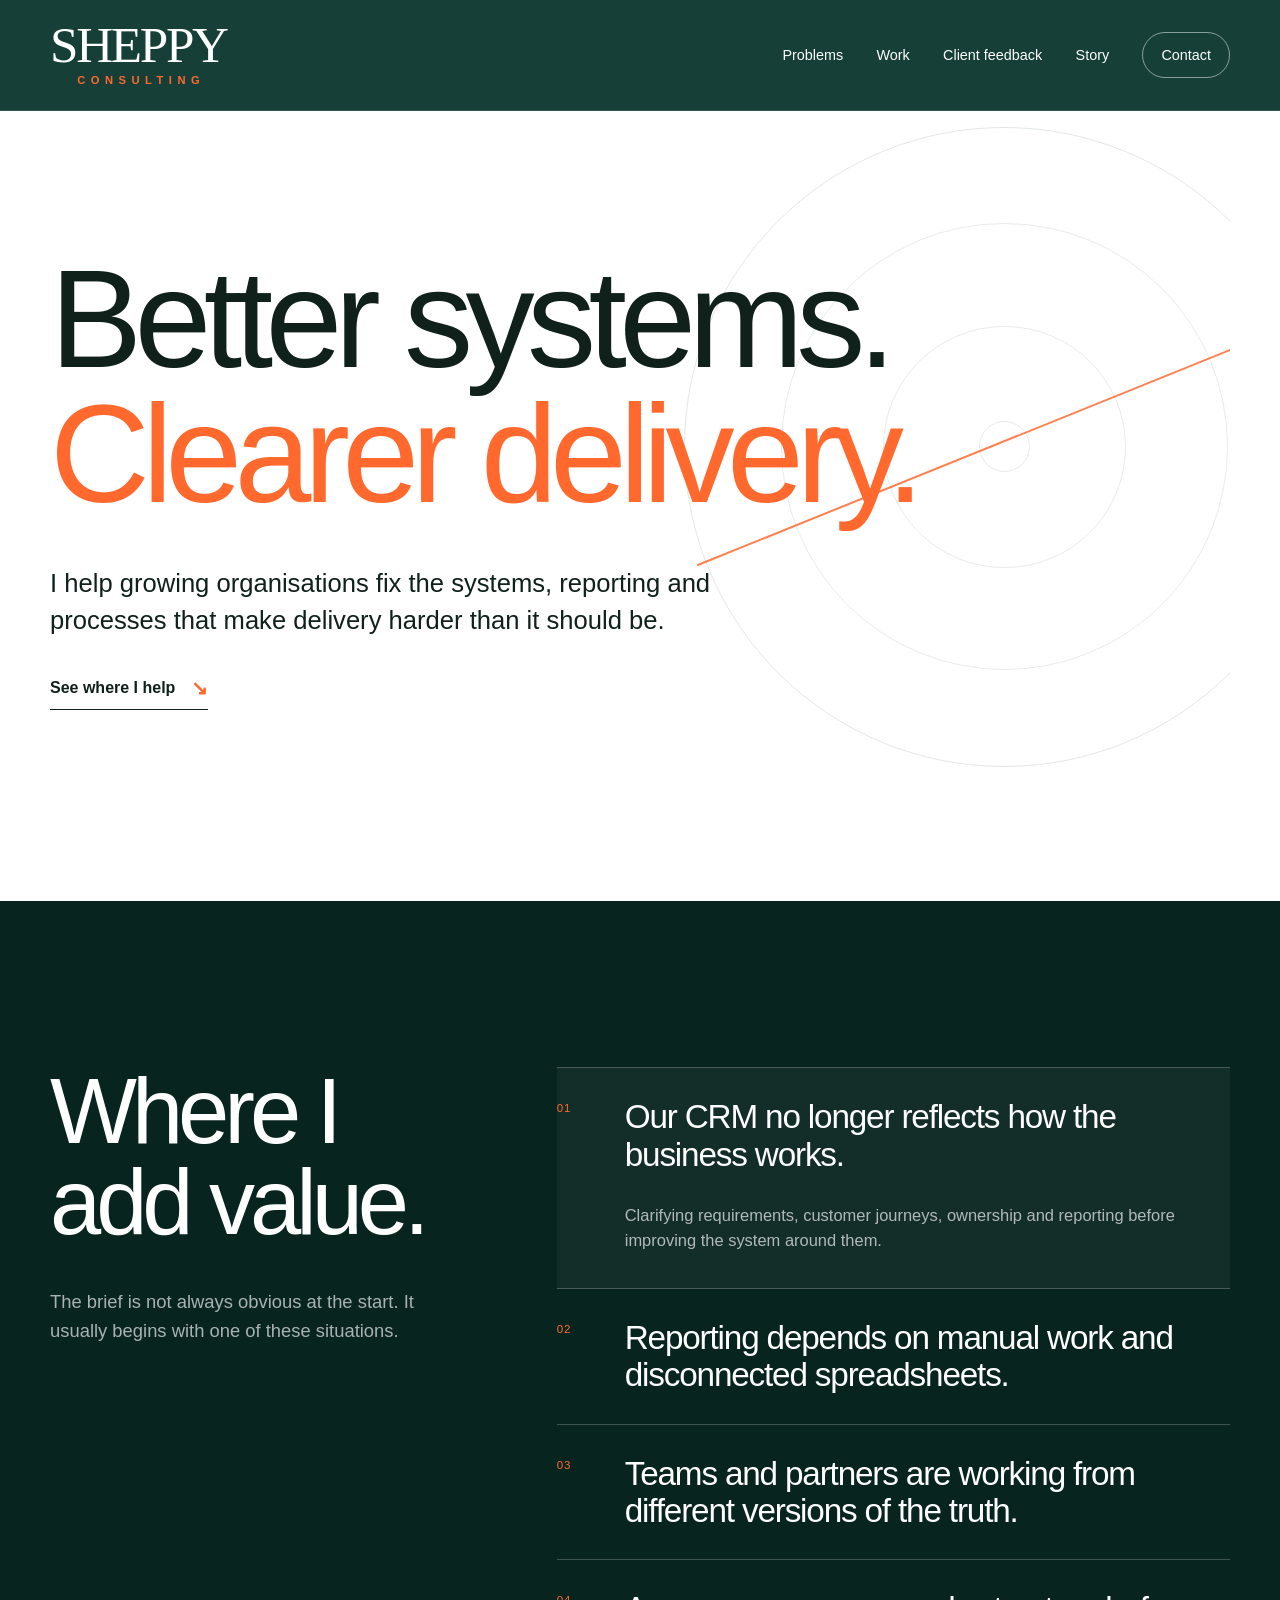
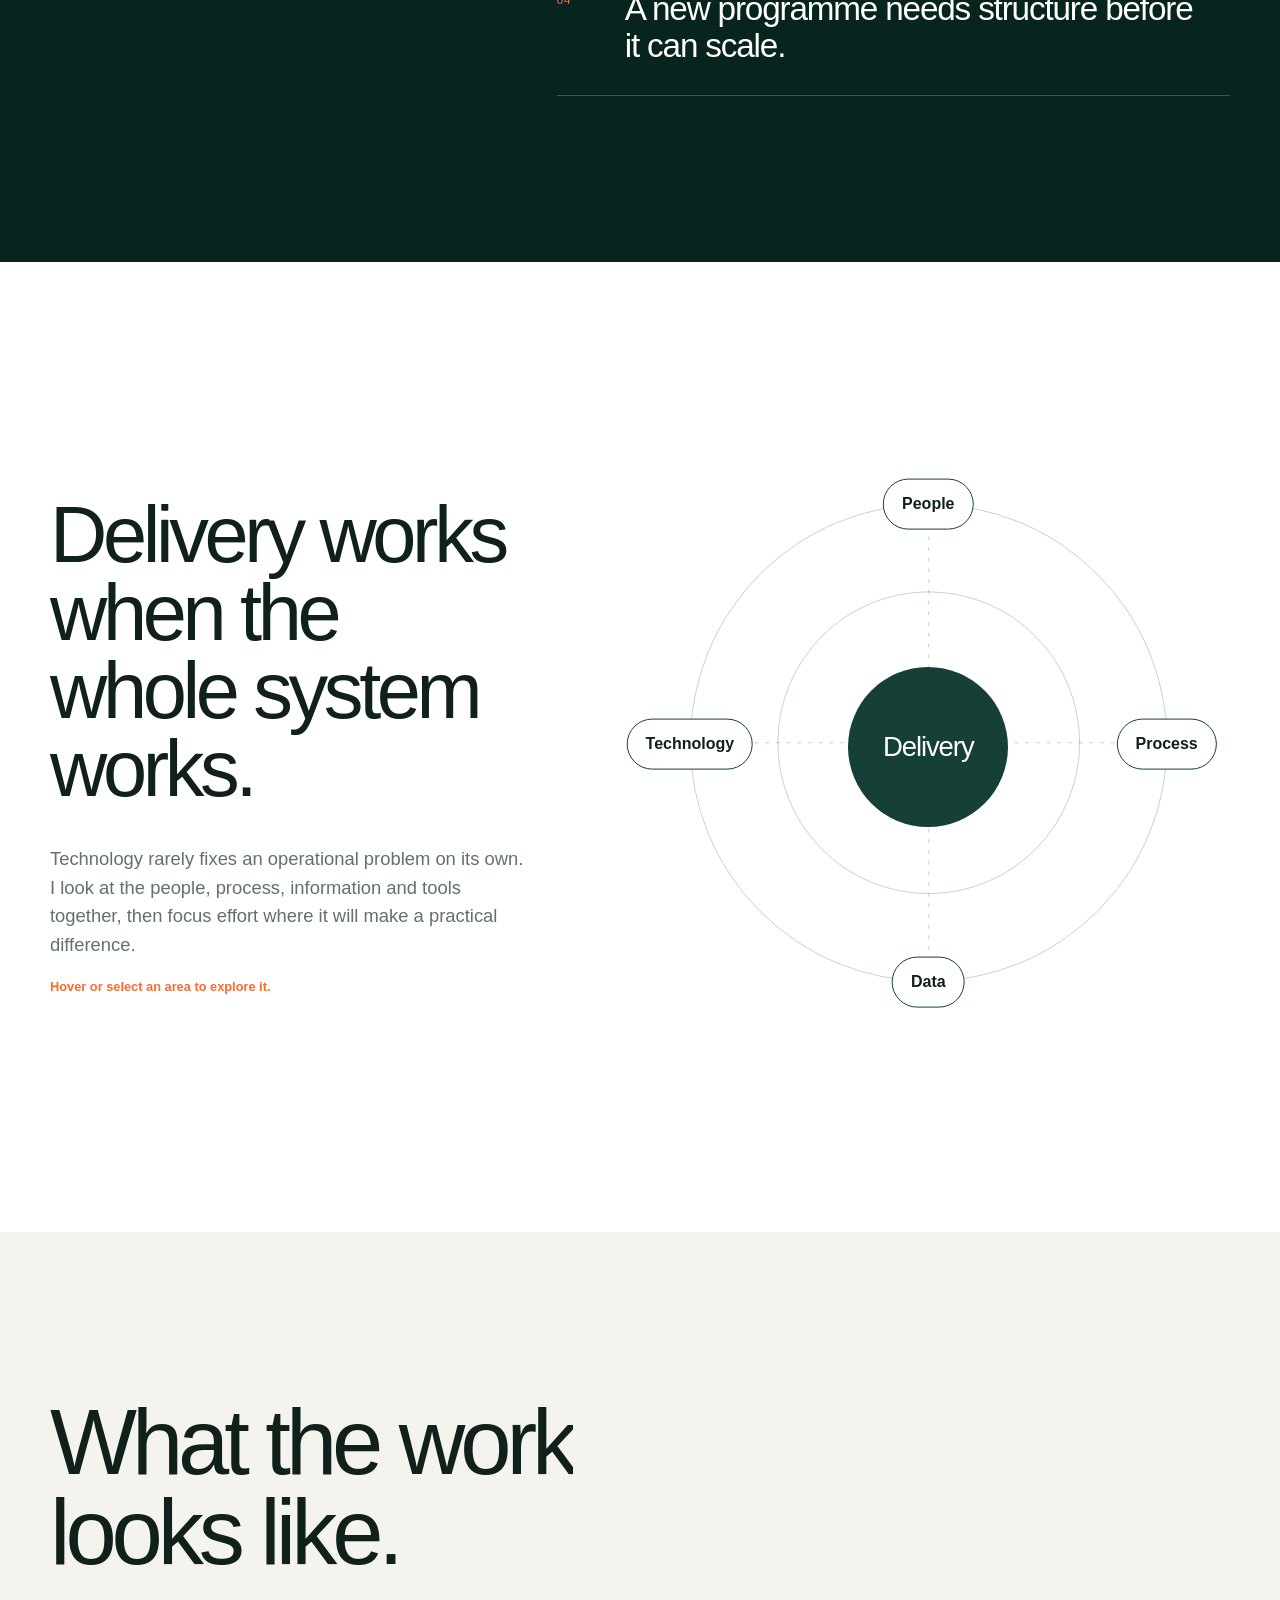
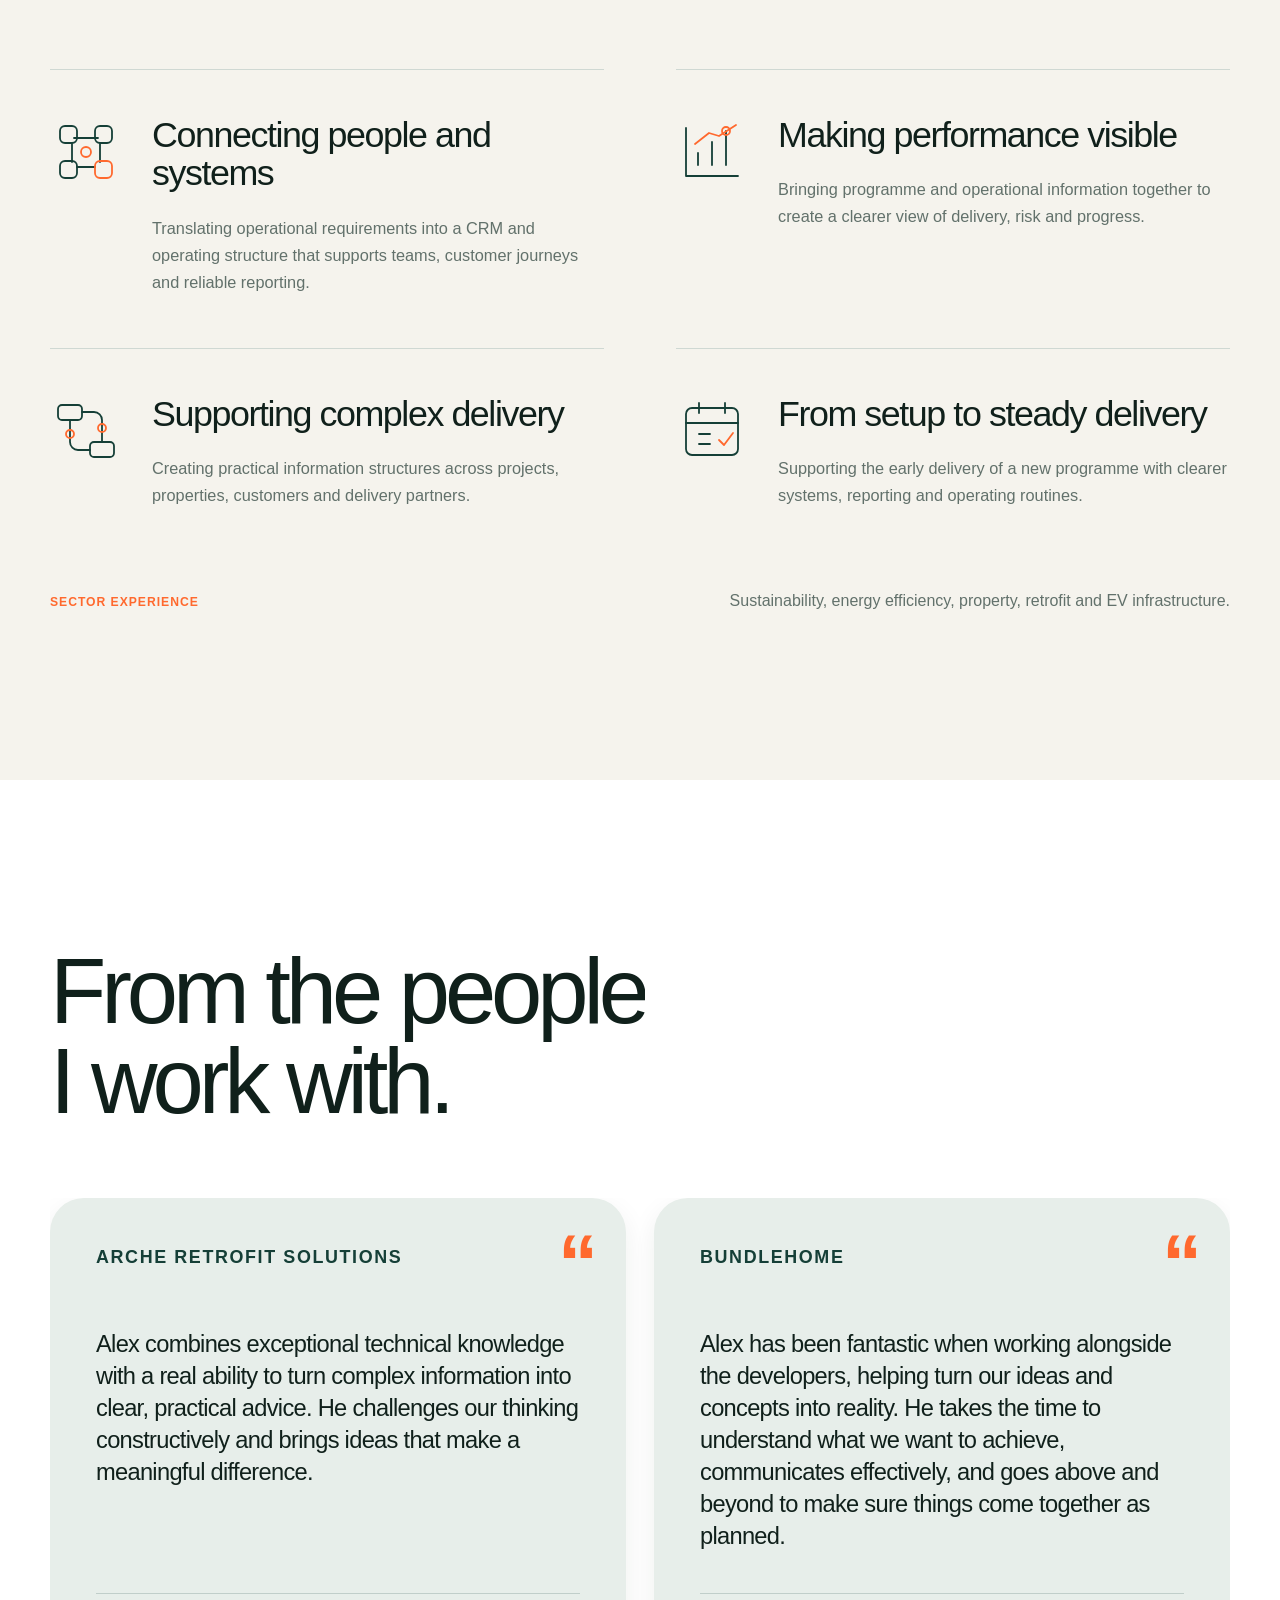
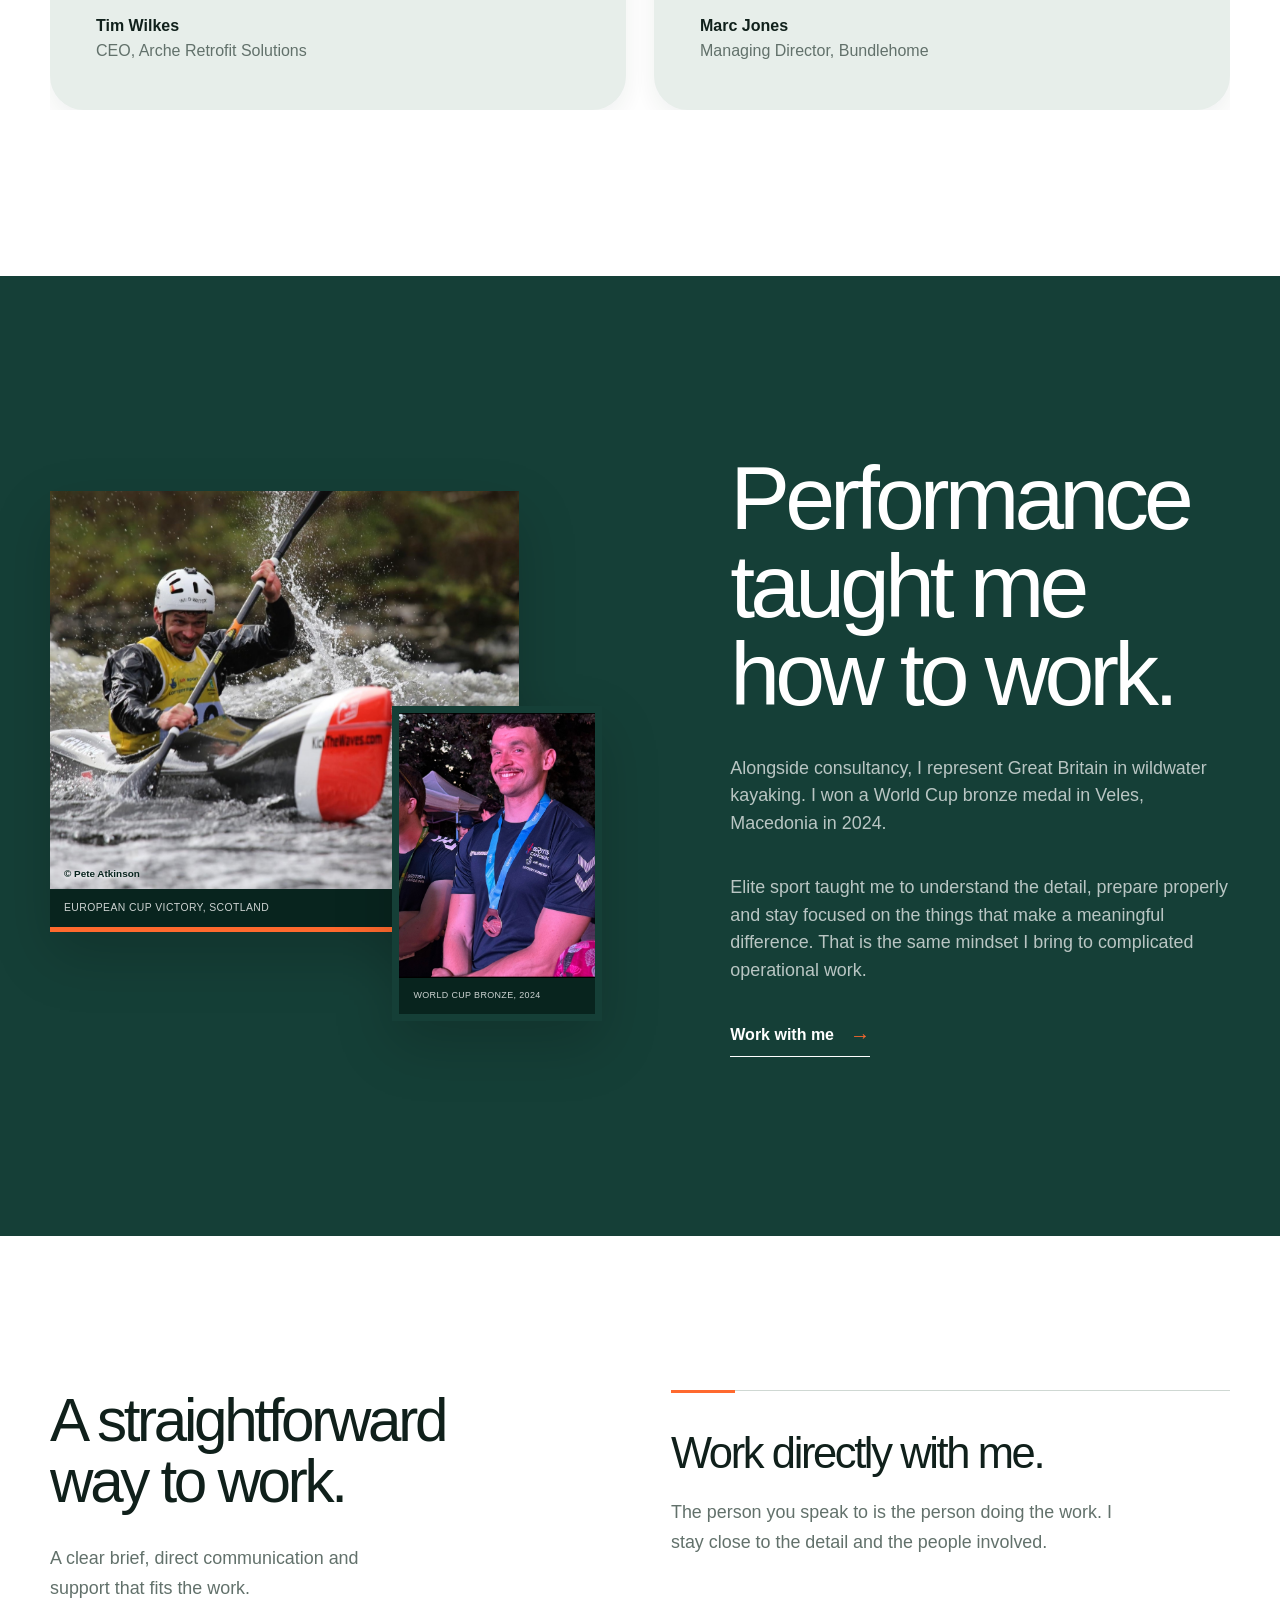
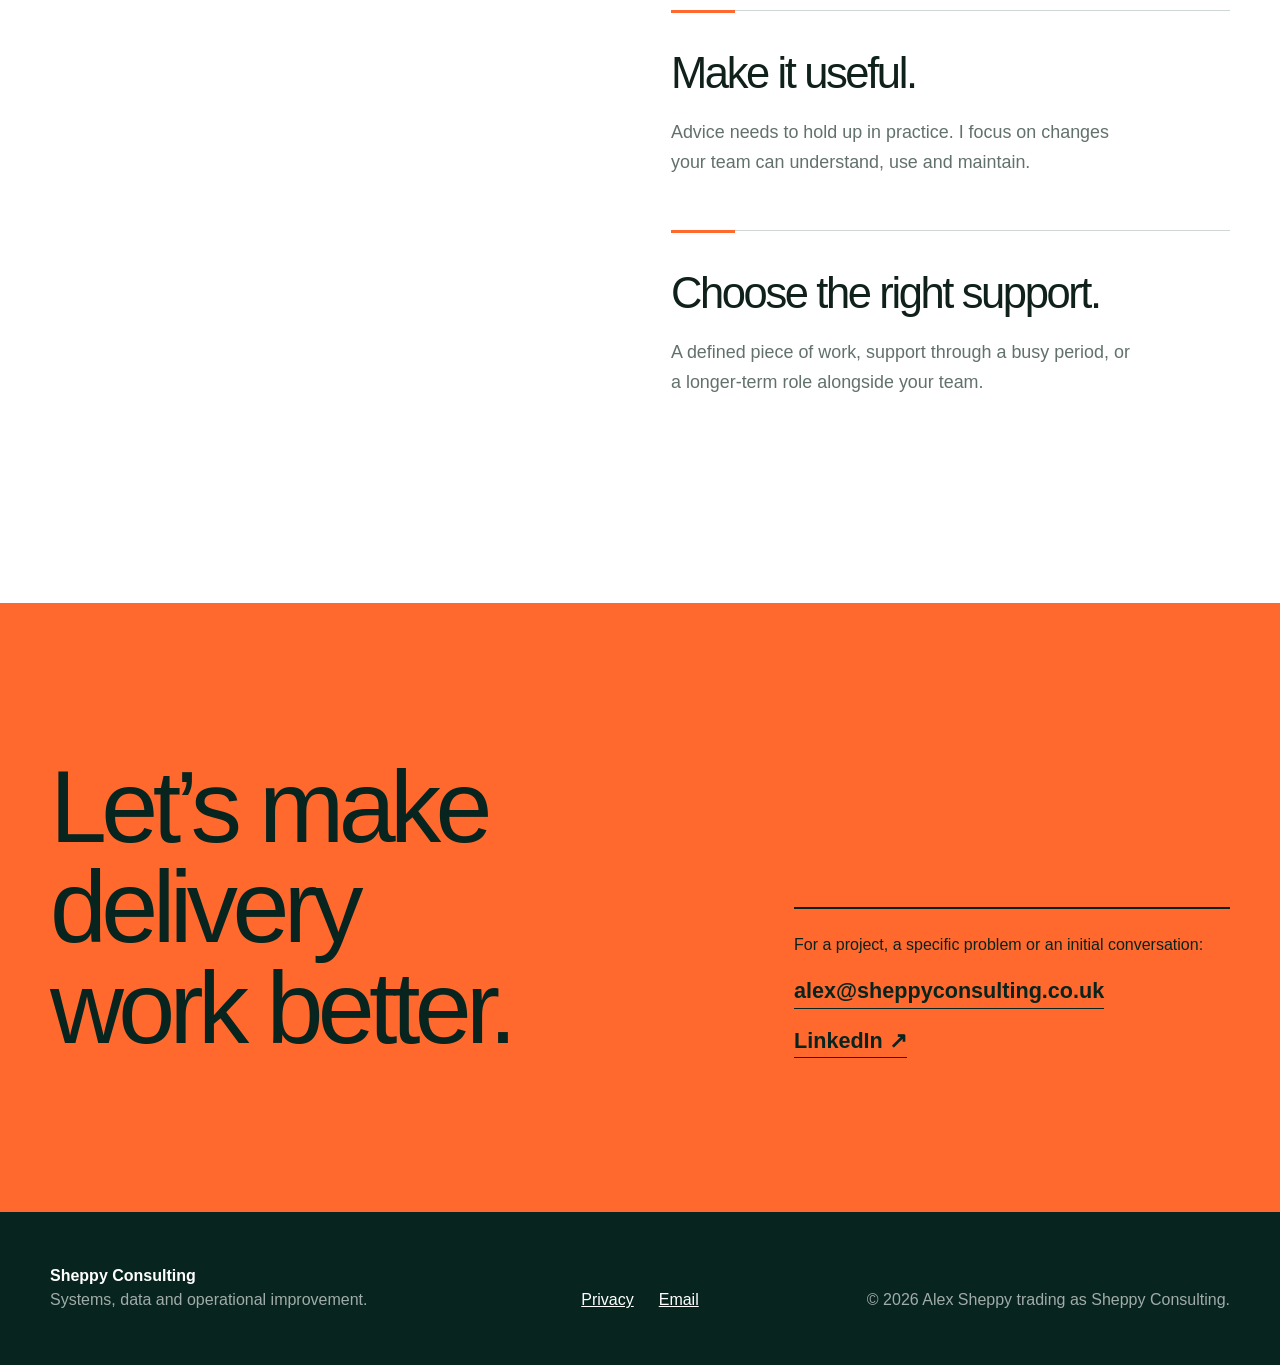
==== commit a45b0b01: "Fix mobile testimonial spacing and story heading sizing" ====
--- a/index.html
+++ b/index.html
@@ -25,7 +25,7 @@
     <link rel="icon" href="assets/favicon.svg?v=4" type="image/svg+xml">
     <link rel="icon" href="assets/favicon-32.png?v=4" sizes="32x32" type="image/png">
     <link rel="apple-touch-icon" href="assets/apple-touch-icon.png?v=4">
-    <link rel="stylesheet" href="styles.css?v=9">
+    <link rel="stylesheet" href="styles.css?v=10">
     <script src="script.js?v=4" defer></script>
   </head>
   <body>
--- a/styles.css
+++ b/styles.css
@@ -27,3 +27,10 @@
 /* The complete photo collection enlarges gently without changing its layout. */
 .story-gallery{transform-origin:50% 55%;transition:transform .45s var(--ease),opacity .85s var(--ease)}
 @media(hover:hover) and (pointer:fine) and (prefers-reduced-motion:no-preference){.story-gallery.visible:hover{transform:scale(1.035)}}
+
+/* Reserve a separate corner for the quote mark at every card width. */
+.testimonial-card .client-name{padding-right:50px;overflow-wrap:break-word}
+.testimonial-card::after{width:36px;text-align:center;pointer-events:none}
+@media(max-width:520px){.testimonial-card .client-name{font-size:1rem;letter-spacing:.075em;padding-right:44px}.testimonial-card::after{right:24px;top:27px;font-size:4.5rem}}
+
+@media(max-width:520px){.story-copy{min-width:0}.story-copy h2{font-size:clamp(2.8rem,12vw,3.7rem)}}
